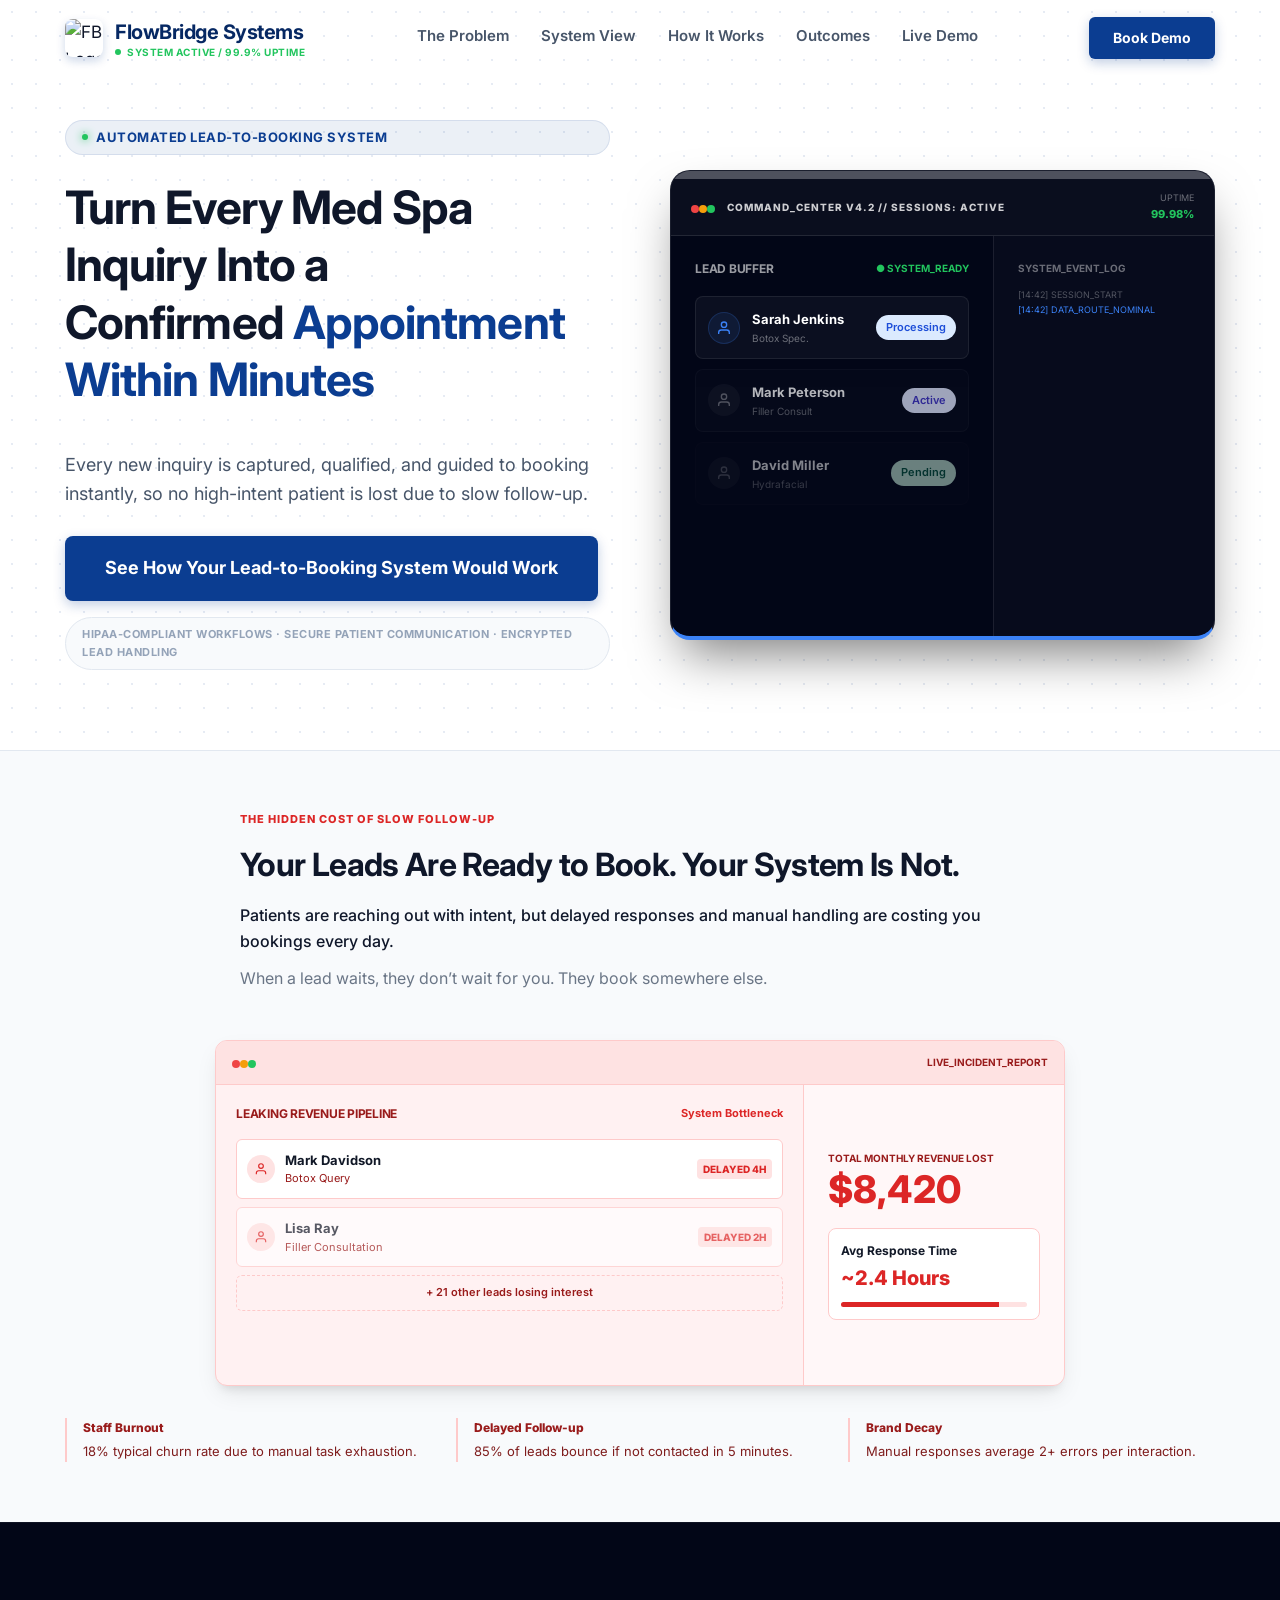
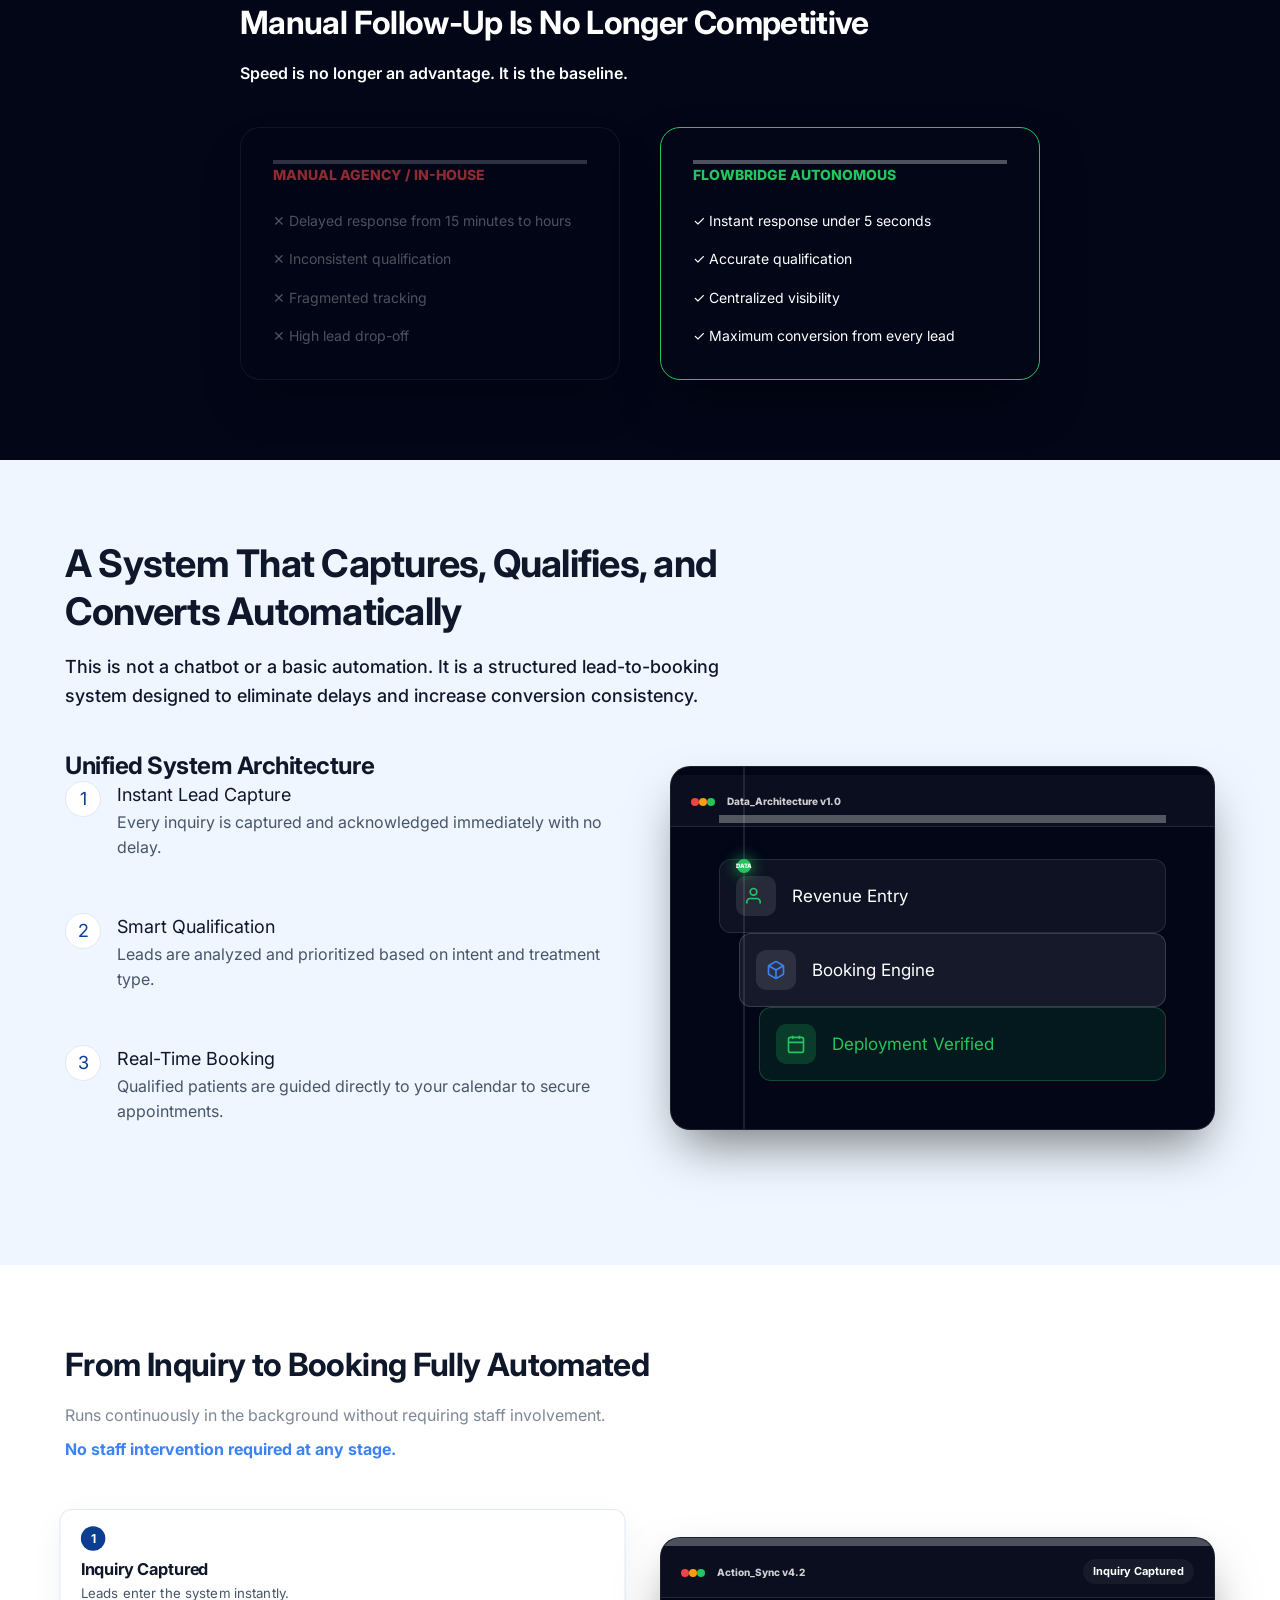
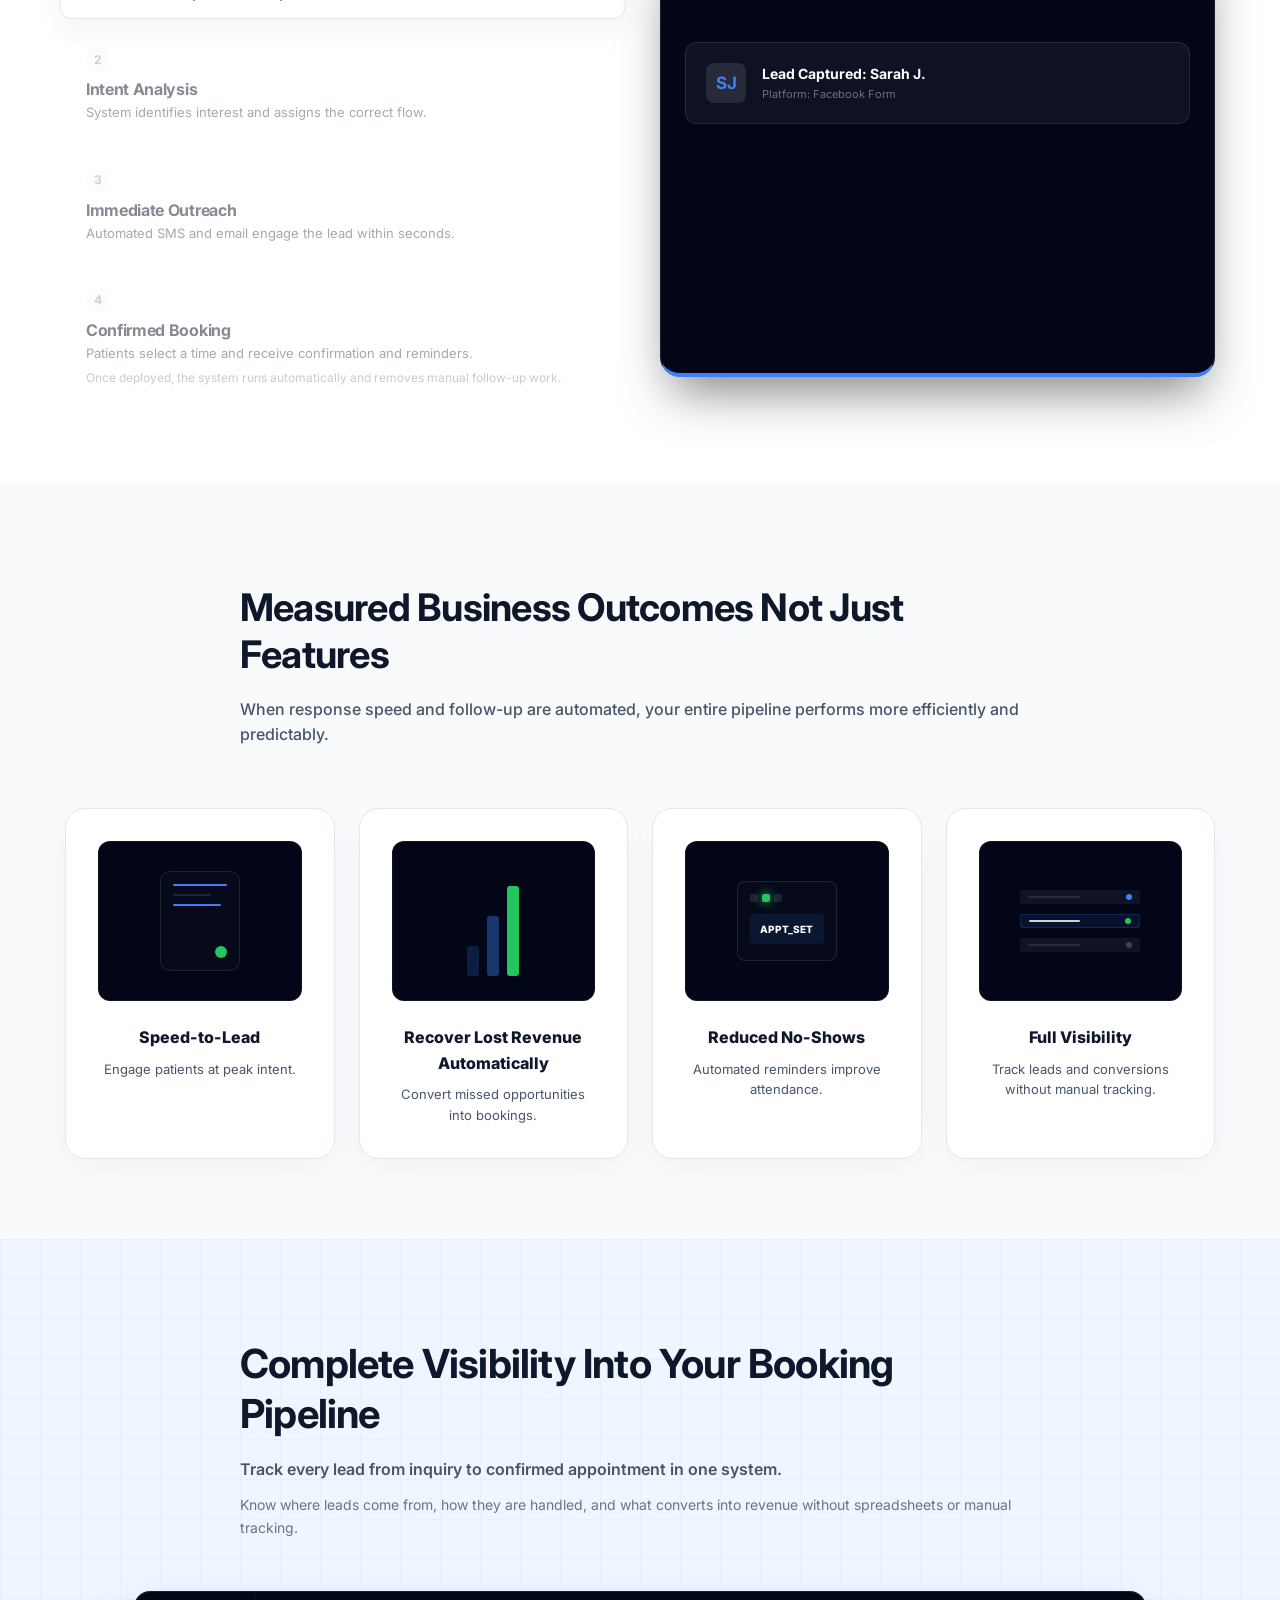
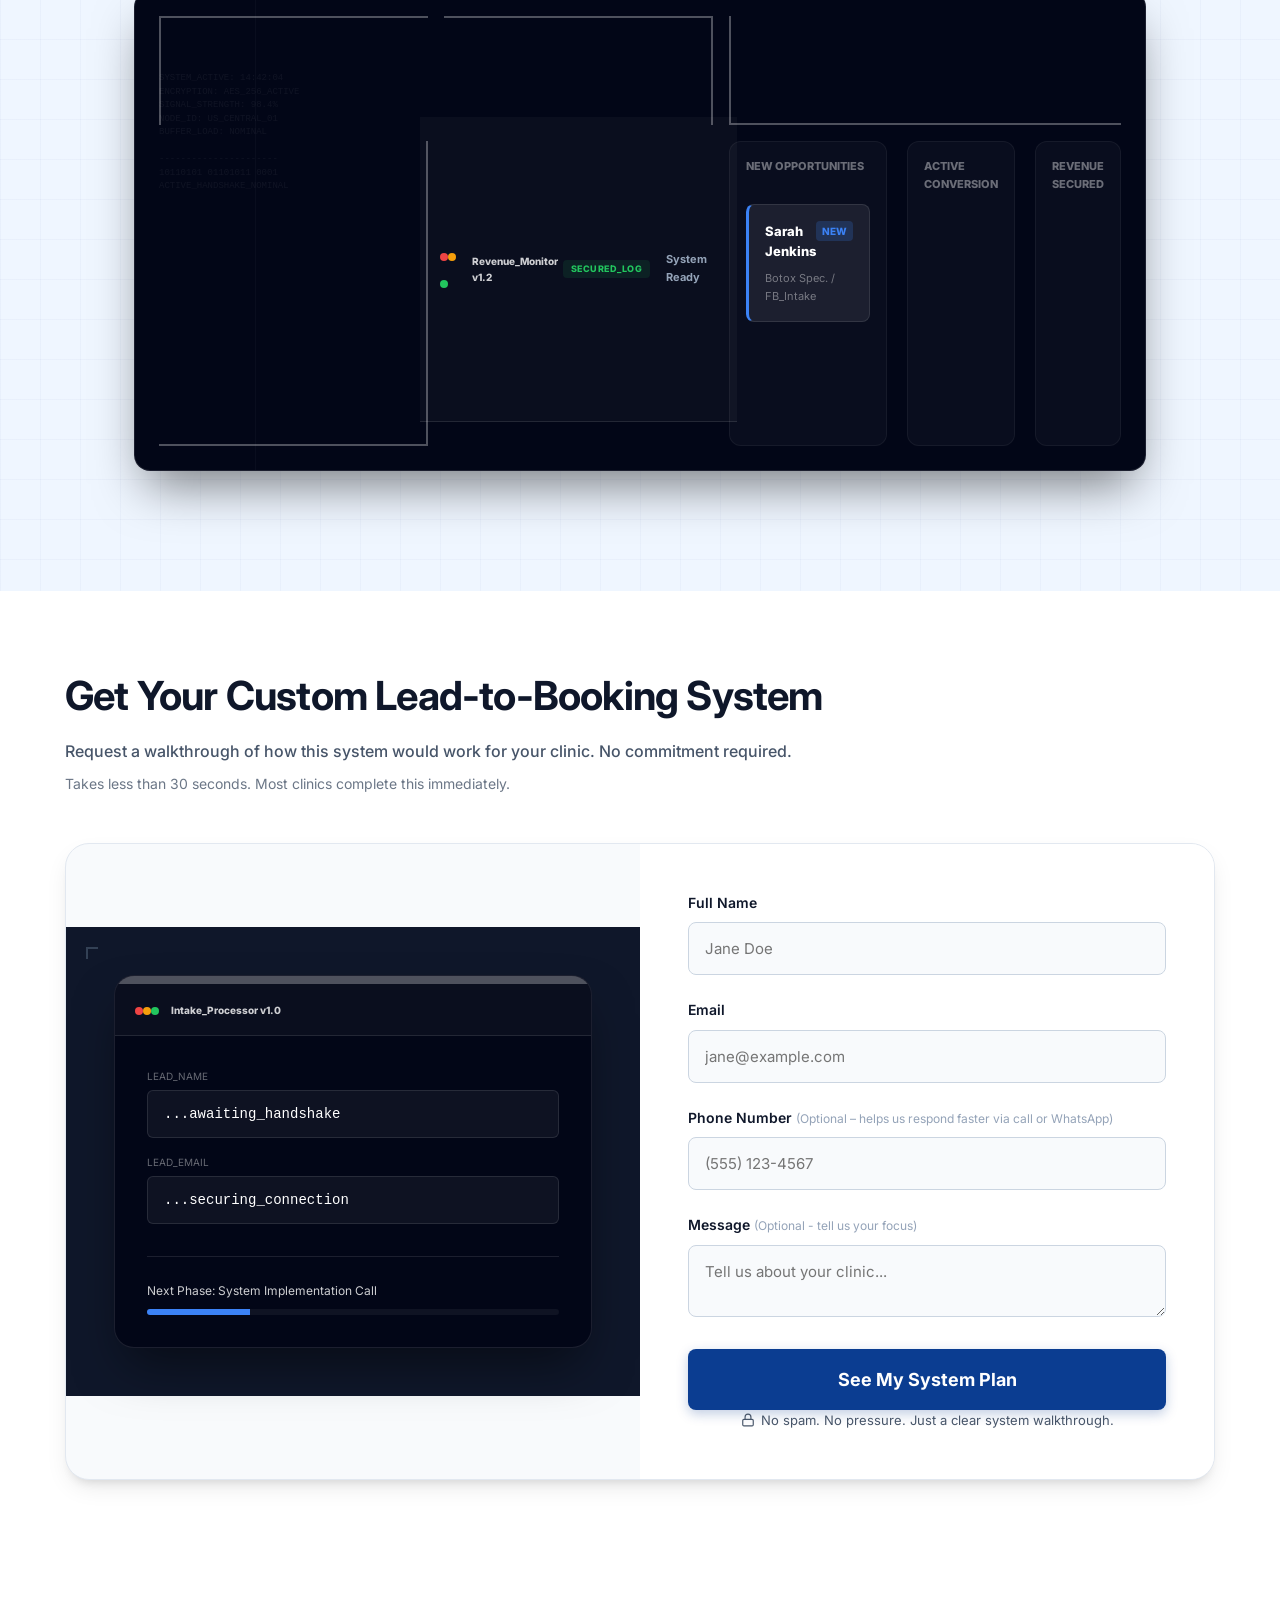
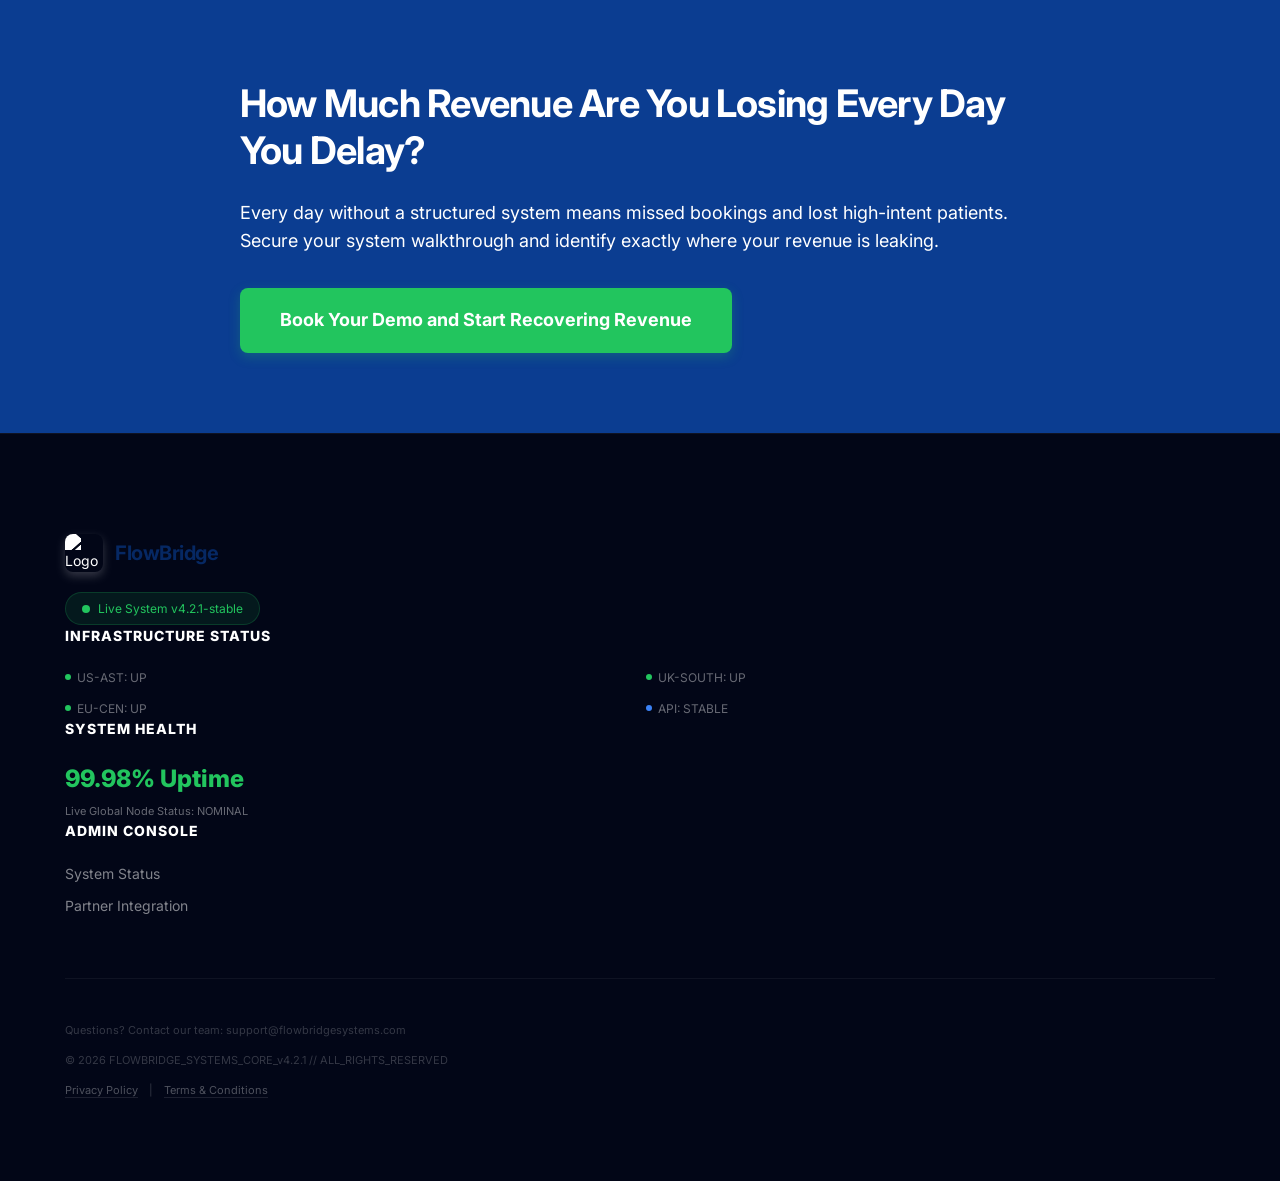
==== index.html @ f4bfd731 "Landing page - Med Spa Lead to Booking System Includes full landing page structure, styles, scripts," ====
<!DOCTYPE html>
<html lang="en">

<head>
    <meta charset="UTF-8">
    <meta name="viewport" content="width=device-width, initial-scale=1.0">
    <title>FlowBridge Systems - Automated Lead-to-Booking System</title>
    <link rel="icon" type="image/png" href="assets/favicon.png">
    <link rel="preconnect" href="https://fonts.googleapis.com">
    <link rel="preconnect" href="https://fonts.gstatic.com" crossorigin>
    <link href="https://fonts.googleapis.com/css2?family=Inter:wght@400;500;600;700;800&display=swap" rel="stylesheet">
    <link rel="stylesheet" href="styles.css">
</head>

<body id="top">

    <!-- Sticky Header (Elite Hub Bar) -->
    <header class="site-header" id="main-header">
        <div class="container header-container">
            <a href="#top" class="header-brand">
                <img src="assets/logo.png" class="brand-logo" alt="FB Logo">
                <div style="display: flex; flex-direction: column;">
                    <span class="brand-name">FlowBridge Systems</span>
                    <div style="display: flex; align-items: center; gap: 6px; font-size: 10px; font-weight: 700; color: var(--cta-green); margin-top: -4px; letter-spacing: 0.5px;">
                        <span class="pulse-dot" style="width: 6px; height: 6px; background: var(--cta-green);"></span> SYSTEM ACTIVE / 99.9% UPTIME
                    </div>
                </div>
            </a>
            
            <nav class="header-nav">
                <a href="#problem" class="nav-link">The Problem</a>
                <a href="#solution" class="nav-link">System View</a>
                <a href="#workflow" class="nav-link">How It Works</a>
                <a href="#results" class="nav-link">Outcomes</a>
                <a href="#demo-form" class="nav-link">Live Demo</a>
            </nav>
            
            <div class="header-action">
                <a href="#demo-form" class="btn btn-primary" style="padding: 10px 24px; font-size: 14px; border-radius: 6px;">Book Demo</a>
            </div>
        </div>
    </header>

    <!-- SECTION 1 - HERO SYSTEM SIMULATION -->
    <section id="demo" class="section pt-header bg-white"
        style="position: relative; overflow: hidden; padding-bottom: 80px;">
        <!-- Dotted Grid and Glow -->
        <div class="hero-bg-grid bg-dots"></div>

        <div class="container grid-2 fade-in" style="position: relative; z-index: 1;">

            <div class="hero-content" style="display:flex; flex-direction:column; justify-content:center;">
                <div class="hero-capsule mb-3">
                    <span class="pulse-dot"
                        style="width: 6px; height: 6px; background: var(--cta-green); border-radius: 50%; display: inline-block; margin-right: 8px; box-shadow: 0 0 8px var(--cta-green);"></span>
                    AUTOMATED LEAD-TO-BOOKING SYSTEM
                </div>
                <h1 class="text-superdark">Turn Every Med Spa Inquiry Into a<br>Confirmed <span class="text-primary glow-text">Appointment Within Minutes</span></h1>
                
                <!-- Inner Spacing Standard (Heading -> Subtext: 16-20px) -->
                <p class="subtitle text-light" style="font-size: 18px; margin-top: 18px; margin-bottom: 28px;">Every new inquiry is captured, qualified, and guided to booking instantly, so no high-intent patient is lost due to slow follow-up.</p>
                <div class="cta-wrapper mb-5">
                    <a href="#demo-form" class="btn btn-primary btn-large shadow-lg">See How Your Lead-to-Booking System Would Work</a>
                </div>

                <div class="pill-grid" style="display:flex; flex-wrap:wrap; gap:16px; margin-top:16px;">
                    <div style="display:inline-flex; align-items:center; gap:8px; background:var(--bg-light-gray); padding:8px 16px; border-radius:100px; font-size:11px; font-weight:700; color:var(--text-muted); border:1px solid var(--border-color); text-transform: uppercase; letter-spacing: 0.5px;">
                        HIPAA-compliant workflows · Secure patient communication · Encrypted lead handling</div>
                </div>
            </div>            <div class="hero-visual fade-in delay-1" style="position: relative; margin-top:20px;">
                <!-- Restored 3-Lead Command Center Console -->
                <div class="sys-ui-window" id="heroCommandCenter" style="border-bottom: 4px solid var(--secondary-blue);">
                    <div class="corner-tl"></div><div class="corner-tr"></div><div class="corner-bl"></div><div class="corner-br"></div>
                    
                    <div class="sys-hub-bar">
                        <div style="display:flex; align-items:center; gap:12px;">
                            <div class="dash-dots"><span></span><span></span><span></span></div>
                            <span style="font-size: 10px; font-weight: 800; color: white; letter-spacing: 1px; text-transform: uppercase; opacity: 0.8;">Command_Center v4.2 // Sessions: ACTIVE</span>
                        </div>
                        <div style="display:flex; align-items:center; gap:20px;">
                            <div style="text-align:right;">
                                <div style="font-size: 9px; color: rgba(255,255,255,0.4);">UPTIME</div>
                                <div style="font-size: 11px; color: var(--cta-green); font-weight: 800;">99.98%</div>
                            </div>
                        </div>
                    </div>

                    <div style="display: grid; grid-template-columns: 1fr 220px; min-height: 400px;">
                        <!-- Left Content: Live Feed Table -->
                        <div style="padding: 24px; border-right: 1px solid var(--sys-border);">
                            <div style="display:flex; justify-content:space-between; align-items:center; margin-bottom: 20px;">
                                <h4 style="font-size: 12px; color: rgba(255,255,255,0.6); text-transform: uppercase;">Lead Buffer</h4>
                                <div style="font-size: 10px; color: var(--cta-green); font-weight:700;">● SYSTEM_READY</div>
                            </div>
                            
                            <div class="command-rows" style="display: flex; flex-direction: column; gap: 10px;">
                                <!-- Row 1 -->
                                <div class="c-row" id="heroRow1" style="background: rgba(255,255,255,0.04); border: 1px solid rgba(255,255,255,0.08); border-radius: 8px; padding: 12px; display: flex; justify-content: space-between; align-items: center; transition: all 0.3s ease;">
                                    <div style="display:flex; align-items:center; gap:12px;">
                                        <div style="width: 32px; height: 32px; background: rgba(59, 130, 246, 0.1); border-radius: 50%; display: flex; align-items: center; justify-content: center; color: var(--secondary-blue); border: 1px solid rgba(59, 130, 246, 0.2);"><svg width="16" height="16" viewBox="0 0 24 24" fill="none" stroke="currentColor" stroke-width="2"><path d="M20 21v-2a4 4 0 0 0-4-4H8a4 4 0 0 0-4 4v2"></path><circle cx="12" cy="7" r="4"></circle></svg></div>
                                        <div><div style="font-size: 13px; font-weight: 700; color: white;">Sarah Jenkins</div><div style="font-size: 10px; color: rgba(255,255,255,0.4);">Botox Spec.</div></div>
                                    </div>
                                    <div class="table-badge badge-new" id="heroStatus1">Processing</div>
                                </div>
                                <!-- Row 2 -->
                                <div class="c-row" id="heroRow2" style="background: rgba(255,255,255,0.02); border: 1px solid rgba(255,255,255,0.04); border-radius: 8px; padding: 12px; display: flex; justify-content: space-between; align-items: center; opacity: 0.7;">
                                    <div style="display:flex; align-items:center; gap:12px;">
                                        <div style="width: 32px; height: 32px; background: rgba(255,255,255,0.05); border-radius: 50%; display: flex; align-items: center; justify-content: center; color: rgba(255,255,255,0.4);"><svg width="16" height="16" viewBox="0 0 24 24" fill="none" stroke="currentColor" stroke-width="2"><path d="M20 21v-2a4 4 0 0 0-4-4H8a4 4 0 0 0-4 4v2"></path><circle cx="12" cy="7" r="4"></circle></svg></div>
                                        <div><div style="font-size: 13px; font-weight: 700; color: white;">Mark Peterson</div><div style="font-size: 10px; color: rgba(255,255,255,0.4);">Filler Consult</div></div>
                                    </div>
                                    <div class="table-badge badge-contacted" id="heroStatus2">Active</div>
                                </div>
                                <!-- Row 3 -->
                                <div class="c-row" id="heroRow3" style="background: rgba(255,255,255,0.01); border: 1px solid rgba(255,255,255,0.02); border-radius: 8px; padding: 12px; display: flex; justify-content: space-between; align-items: center; opacity: 0.5;">
                                    <div style="display:flex; align-items:center; gap:12px;">
                                        <div style="width: 32px; height: 32px; background: rgba(255,255,255,0.05); border-radius: 50%; display: flex; align-items: center; justify-content: center; color: rgba(255,255,255,0.3);"><svg width="16" height="16" viewBox="0 0 24 24" fill="none" stroke="currentColor" stroke-width="2"><path d="M20 21v-2a4 4 0 0 0-4-4H8a4 4 0 0 0-4 4v2"></path><circle cx="12" cy="7" r="4"></circle></svg></div>
                                        <div><div style="font-size: 13px; font-weight: 700; color: white;">David Miller</div><div style="font-size: 10px; color: rgba(255,255,255,0.4);">Hydrafacial</div></div>
                                    </div>
                                    <div class="table-badge badge-booked" id="heroStatus3">Pending</div>
                                </div>
                            </div>
                        </div>

                        <!-- Right Content: System Log -->
                        <div style="padding: 24px; background: rgba(255,255,255,0.02); display: flex; flex-direction: column;">
                            <div style="font-size: 10px; font-weight: 700; color: rgba(255,255,255,0.4); text-transform: uppercase; margin-bottom: 12px;">System_Event_Log</div>
                            <div id="sysLog" style="flex: 1; font-family: monospace; font-size: 9px; color: rgba(255,255,255,0.3); line-height: 1.6; overflow: hidden;">
                                <div>[14:42] SESSION_START</div>
                                <div style="color:var(--secondary-blue)">[14:42] DATA_ROUTE_NOMINAL</div>
                            </div>
                        </div>
                    </div>
                </div>
            </div>

        </div>
    </section>

    <!-- SECTION 2 - THE PROBLEM (FAILURE DASHBOARD) -->
    <section class="section bg-light-gray" id="problem" style="border-top: 1px solid var(--border-color); padding: 60px 0;">
        <div class="container fade-in">
            <div class="text-center container-narrow">
                <div style="color: #DC2626; font-size: 11px; font-weight: 800; letter-spacing: 1px; margin-bottom: 16px; text-transform: uppercase;">THE HIDDEN COST OF SLOW FOLLOW-UP</div>
                <h2 style="font-size: 32px; margin-bottom: 18px;">Your Leads Are Ready to Book. Your System Is Not.</h2>
                <p style="font-size: 16px; margin-bottom: 12px; color: var(--text-dark); font-weight: 500;">Patients are reaching out with intent, but delayed responses and manual handling are costing you bookings every day.</p>
                <p style="font-size: 16px; margin-bottom: 0; opacity: 0.8;">When a lead waits, they don’t wait for you. They book somewhere else.</p>
            </div>
            
            <!-- Failure Dashboard Mockup -->
            <div class="failure-dashboard shadow-lg" style="max-width: 850px; margin: 48px auto 0; background: #FFF1F2; border: 1px solid #FECACA; border-radius: 12px; overflow: hidden; position: relative;">
                <div class="dash-header" style="background: #FEE2E2; border-bottom: 1px solid #FECACA; padding: 8px 16px;">
                    <div class="dash-dots"><span></span><span></span><span></span></div>
                    <span style="font-size: 10px; color: #991B1B; margin-left: auto; font-weight: 700;">LIVE_INCIDENT_REPORT</span>
                </div>
                
                <div style="display: grid; grid-template-columns: 1fr 260px; min-height: 300px;">
                    <!-- Left: Leaking Pipeline -->
                    <div style="padding: 20px; border-right: 1px solid #FECACA;">
                        <div style="display: flex; justify-content: space-between; align-items: center; margin-bottom: 16px;">
                            <h4 style="color: #991B1B; font-size: 12px; text-transform: uppercase;">Leaking Revenue Pipeline</h4>
                            <div style="font-size: 11px; color: #DC2626; font-weight: 700; animation: pulseRed 2s infinite;">System Bottleneck</div>
                        </div>
                        
                        <div class="problem-rows-container">
                            <div class="p-row" style="background: white; border-radius: 6px; padding: 10px; margin-bottom: 8px; border: 1px solid #FECACA; display: flex; align-items: center; justify-content: space-between;">
                                <div style="display: flex; align-items: center; gap: 10px;">
                                    <div style="width: 28px; height: 28px; background: #FEE2E2; border-radius: 50%; display: flex; align-items: center; justify-content: center; color: #DC2626;"><svg width="14" height="14" viewBox="0 0 24 24" fill="none" stroke="currentColor" stroke-width="2"><path d="M20 21v-2a4 4 0 0 0-4-4H8a4 4 0 0 0-4 4v2"></path><circle cx="12" cy="7" r="4"></circle></svg></div>
                                    <div>
                                        <div style="font-size: 13px; font-weight: 700; color: #111827;">Mark Davidson</div>
                                        <div style="font-size: 11px; color: #991B1B;">Botox Query</div>
                                    </div>
                                </div>
                                <div style="text-align: right;">
                                    <div style="font-size: 10px; font-weight: 800; color: #DC2626; background: #FEE2E2; padding: 2px 6px; border-radius: 4px;">DELAYED 4H</div>
                                </div>
                            </div>
                            
                            <div class="p-row" style="background: white; border-radius: 6px; padding: 10px; margin-bottom: 8px; border: 1px solid #FECACA; display: flex; align-items: center; justify-content: space-between; opacity: 0.7;">
                                <div style="display: flex; align-items: center; gap: 10px;">
                                    <div style="width: 28px; height: 28px; background: #FEE2E2; border-radius: 50%; display: flex; align-items: center; justify-content: center; color: #DC2626;"><svg width="14" height="14" viewBox="0 0 24 24" fill="none" stroke="currentColor" stroke-width="2"><path d="M20 21v-2a4 4 0 0 0-4-4H8a4 4 0 0 0-4 4v2"></path><circle cx="12" cy="7" r="4"></circle></svg></div>
                                    <div>
                                        <div style="font-size: 13px; font-weight: 700; color: #111827;">Lisa Ray</div>
                                        <div style="font-size: 11px; color: #991B1B;">Filler Consultation</div>
                                    </div>
                                </div>
                                <div style="text-align: right;">
                                    <div style="font-size: 10px; font-weight: 800; color: #DC2626; background: #FEE2E2; padding: 2px 6px; border-radius: 4px;">DELAYED 2H</div>
                                </div>
                            </div>

                            <div style="text-align: center; color: #991B1B; font-size: 11px; font-weight: 600; padding: 8px; border: 1px dashed #FECACA; border-radius: 6px;">
                                + 21 other leads losing interest
                            </div>
                        </div>
                    </div>
                    
                    <!-- Right: Stats & Leaks -->
                    <div style="padding: 24px; background: rgba(255, 255, 255, 0.4); display: flex; flex-direction: column; justify-content: center; gap: 20px;">
                        <div>
                            <div style="font-size: 10px; font-weight: 700; color: #991B1B; text-transform: uppercase; margin-bottom: 4px;">Total Monthly Revenue Lost</div>
                            <div id="leakCounter" style="font-size: 38px; font-weight: 800; color: #DC2626; line-height: 1;">$8,420</div>
                        </div>
                        <div style="background: white; padding: 12px; border-radius: 8px; border: 1px solid #FECACA;">
                            <div style="font-size: 12px; font-weight: 700; color: #111827; margin-bottom: 2px;">Avg Response Time</div>
                            <div style="font-size: 20px; font-weight: 800; color: #DC2626;">~2.4 Hours</div>
                            <div style="width: 100%; height: 5px; background: #FEE2E2; border-radius: 100px; margin-top: 8px; overflow: hidden;">
                                <div style="width: 85%; height: 100%; background: #DC2626;"></div>
                            </div>
                        </div>
                    </div>
                </div>
            </div>

            <!-- Operational Toll Indicators -->
            <div class="row mt-4" style="display: grid; grid-template-columns: repeat(3, 1fr); gap: 24px; margin-top: 32px;">
                <div style="border-left: 2px solid #FECACA; padding-left: 16px;">
                    <div style="font-weight: 800; font-size: 12px; color: #991B1B; margin-bottom: 4px;">Staff Burnout</div>
                    <p style="font-size: 13px; color: #7F1D1D; margin: 0;">18% typical churn rate due to manual task exhaustion.</p>
                </div>
                <div style="border-left: 2px solid #FECACA; padding-left: 16px;">
                    <div style="font-weight: 800; font-size: 12px; color: #991B1B; margin-bottom: 4px;">Delayed Follow-up</div>
                    <p style="font-size: 13px; color: #7F1D1D; margin: 0;">85% of leads bounce if not contacted in 5 minutes.</p>
                </div>
                <div style="border-left: 2px solid #FECACA; padding-left: 16px;">
                    <div style="font-weight: 800; font-size: 12px; color: #991B1B; margin-bottom: 4px;">Brand Decay</div>
                    <p style="font-size: 13px; color: #7F1D1D; margin: 0;">Manual responses average 2+ errors per interaction.</p>
                </div>
            </div>
        </div>
    </section>

    <!-- RESTORATION PROTOCOL Layer 3: The New Standard (The Shift) -->
    <section class="section bg-superdark text-white" style="border-top: 1px solid rgba(255,255,255,0.05);">
        <div class="container container-narrow fade-in">
            <div class="text-center" style="margin-bottom: 40px;">
                <h2 style="font-size: 32px; margin-bottom: 18px; color: white;">Manual Follow-Up Is No Longer Competitive</h2>
                <p style="color: rgba(255,255,255,0.7); font-weight: 600;">Speed is no longer an advantage. It is the baseline.</p>
            </div>
            
            <div class="comparison-grid" style="display: grid; grid-template-columns: 1fr 1fr; gap: 40px;">
                <div class="sys-ui-window" style="padding: 32px; opacity: 0.6; border-color: rgba(255,255,255,0.1);">
                    <div class="corner-tl"></div><div class="corner-tr"></div>
                    <div style="font-weight: 800; font-size: 14px; color: #EF4444; margin-bottom: 24px; text-transform: uppercase;">Manual Agency / In-House</div>
                    <ul style="list-style:none; padding:0; display:flex; flex-direction:column; gap:16px; font-size: 14px; color: rgba(255,255,255,0.5);">
                        <li>✕ Delayed response from 15 minutes to hours</li>
                        <li>✕ Inconsistent qualification</li>
                        <li>✕ Fragmented tracking</li>
                        <li>✕ High lead drop-off</li>
                    </ul>
                </div>
                <div class="sys-ui-window" style="padding: 32px; border-color: var(--cta-green);">
                    <div class="corner-tl"></div><div class="corner-tr"></div>
                    <div style="font-weight: 800; font-size: 14px; color: var(--cta-green); margin-bottom: 24px; text-transform: uppercase;">FlowBridge Autonomous</div>
                    <ul style="list-style:none; padding:0; display:flex; flex-direction:column; gap:16px; font-size: 14px; color: white;">
                        <li>✓ Instant response under 5 seconds</li>
                        <li>✓ Accurate qualification</li>
                        <li>✓ Centralized visibility</li>
                        <li>✓ Maximum conversion from every lead</li>
                    </ul>
                </div>
            </div>
        </div>
    </section>

    <!-- SECTION 3 - SOLUTION (FLOW ARCHITECTURE) -->
    <section class="section bg-soft-blue" id="solution" style="position:relative; z-index:2; padding-bottom: 120px;">
        <div class="container fade-in">
            <div class="text-left" style="max-width: 700px; margin-bottom: 40px;">
                <h2 style="font-size: 38px; margin-bottom: 18px;">A System That Captures, Qualifies, and Converts Automatically</h2>
                <p style="font-size: 18px; line-height: 1.6; color: var(--text-dark); font-weight: 500;">This is not a chatbot or a basic automation. It is a structured lead-to-booking system designed to eliminate delays and increase conversion consistency.</p>
            </div>
            
            <div class="grid-2">
                <div>
                    <h3 class="mb-4">Unified System Architecture</h3>
                    <ul style="list-style:none; padding:0;">
                        <li style="margin-bottom: 32px; display:flex; gap:16px;">
                            <div class="text-primary font-bold" style="background:white; width:36px; height:36px; border-radius:50%; display:flex; align-items:center; justify-content:center; flex-shrink:0; font-size: 18px; border: 1px solid var(--border-color);">1</div>
                            <div>
                                <div class="font-bold text-dark mb-1" style="font-size: 18px;">Instant Lead Capture</div>
                                <p class="text-sm m-0">Every inquiry is captured and acknowledged immediately with no delay.</p>
                            </div>
                        </li>
                        <li style="margin-bottom: 32px; display:flex; gap:16px;">
                            <div class="text-primary font-bold" style="background:white; width:36px; height:36px; border-radius:50%; display:flex; align-items:center; justify-content:center; flex-shrink:0; font-size: 18px; border: 1px solid var(--border-color);">2</div>
                            <div>
                                <div class="font-bold text-dark mb-1" style="font-size: 18px;">Smart Qualification</div>
                                <p class="text-sm m-0">Leads are analyzed and prioritized based on intent and treatment type.</p>
                            </div>
                        </li>
                        <li style="display:flex; gap:16px;">
                            <div class="text-primary font-bold" style="background:white; width:36px; height:36px; border-radius:50%; display:flex; align-items:center; justify-content:center; flex-shrink:0; font-size: 18px; border: 1px solid var(--border-color);">3</div>
                            <div>
                                <div class="font-bold text-dark mb-1" style="font-size: 18px;">Real-Time Booking</div>
                                <p class="text-sm m-0">Qualified patients are guided directly to your calendar to secure appointments.</p>
                            </div>
                        </li>
                    </ul>
                </div>
                
                <div class="sys-ui-window shadow-lg" style="padding: 48px;">
                    <div class="corner-tl"></div><div class="corner-tr"></div><div class="corner-bl"></div><div class="corner-br"></div>
                    
                    <div class="sys-hub-bar" style="margin: -48px -48px 32px -48px;">
                         <div style="display:flex; align-items:center; gap:12px;">
                            <div class="dash-dots"><span></span><span></span><span></span></div>
                            <span style="font-size: 10px; font-weight: 800; color: white; opacity: 0.8;">Data_Architecture v1.0</span>
                        </div>
                    </div>
                    
                    <div class="sys-line" style="background: rgba(255,255,255,0.1); left: 72px;"></div>
                    <div class="sys-line-track" id="diagramLine" style="background: var(--cta-green); left: 72px;"></div>

                    <!-- Flowing Data Packets -->
                    <div id="dataPacket" style="position: absolute; left: 66px; width: 14px; height: 14px; background: var(--cta-green); border-radius: 50%; box-shadow: 0 0 15px var(--cta-green); z-index: 10; display: flex; align-items: center; justify-content: center; font-size: 6px; font-weight: 800; color: white;">DATA</div>
                    
                    <div class="sys-node" style="background: rgba(255,255,255,0.05); border: 1px solid rgba(255,255,255,0.1); width: 100%;">
                        <div class="sys-icon" style="background: rgba(255,255,255,0.1); color: var(--cta-green);"><svg width="20" height="20" viewBox="0 0 24 24" fill="none" stroke="currentColor" stroke-width="2"><path d="M17 21v-2a4 4 0 0 0-4-4H5a4 4 0 0 0-4 4v2"></path><circle cx="9" cy="7" r="4"></circle></svg></div>
                        <div class="font-bold text-white">Revenue Entry</div>
                    </div>
                    <div class="sys-node" style="margin-left: 20px; background: rgba(255,255,255,0.08); border: 1px solid rgba(255,255,255,0.15); width: calc(100% - 20px);">
                        <div class="sys-icon" style="background: rgba(255,255,255,0.1); color: var(--secondary-blue);"><svg width="20" height="20" viewBox="0 0 24 24" fill="none" stroke="currentColor" stroke-width="2"><path d="M21 16V8a2 2 0 0 0-1-1.73l-7-4a2 2 0 0 0-2 0l-7 4A2 2 0 0 0 3 8v8a2 2 0 0 0 1 1.73l7 4a2 2 0 0 0 2 0l7-4A2 2 0 0 0 21 16z"></path><polyline points="3.27 6.96 12 12.01 20.73 6.96"></polyline><line x1="12" y1="22.08" x2="12" y2="12"></line></svg></div>
                        <div class="font-bold text-white">Booking Engine</div>
                    </div>
                    <div class="sys-node" style="margin-left: 40px; background: rgba(34, 197, 94, 0.1); border: 1px solid rgba(34, 197, 94, 0.3); width: calc(100% - 40px);">
                        <div class="sys-icon" style="background: rgba(34, 197, 94, 0.2); color: var(--cta-green);"><svg width="20" height="20" viewBox="0 0 24 24" fill="none" stroke="currentColor" stroke-width="2"><rect x="3" y="4" width="18" height="18" rx="2" ry="2"></rect><line x1="16" y1="2" x2="16" y2="6"></line><line x1="8" y1="2" x2="8" y2="6"></line><line x1="3" y1="10" x2="21" y2="10"></line></svg></div>
                        <div class="font-bold text-green">Deployment Verified</div>
                    </div>
                </div>
            </div>
        </div>
    </section>

    <!-- SECTION 4 - HOW IT WORKS (SYNC SCROLL) -->
    <section class="section bg-white" id="workflow">
        <div class="container pb-2 fade-in">
            <div class="text-left" style="margin-bottom: 48px;">
                <h2 style="margin-bottom: 18px;">From Inquiry to Booking Fully Automated</h2>
                <p style="margin-bottom: 8px; opacity:0.7;">Runs continuously in the background without requiring staff involvement.</p>
                <p style="font-weight:700; color: var(--secondary-blue);">No staff intervention required at any stage.</p>
            </div>

            <div class="how-it-works-grid">
                <!-- Left: Scroll Steps -->
                <div class="steps-container">
                    <div class="step-item active" data-step="1">
                        <div class="step-num">1</div>
                        <h3>Inquiry Captured</h3>
                        <p>Leads enter the system instantly.</p>
                    </div>
                    <div class="step-item" data-step="2">
                        <div class="step-num">2</div>
                        <h3>Intent Analysis</h3>
                        <p>System identifies interest and assigns the correct flow.</p>
                    </div>
                    <div class="step-item" data-step="3">
                        <div class="step-num">3</div>
                        <h3>Immediate Outreach</h3>
                        <p>Automated SMS and email engage the lead within seconds.</p>
                    </div>
                    <div class="step-item" data-step="4">
                        <div class="step-num">4</div>
                        <h3>Confirmed Booking</h3>
                        <p>Patients select a time and receive confirmation and reminders.</p>
                        <p style="font-size:12px; opacity:0.6; margin-top:8px;">Once deployed, the system runs automatically and removes manual follow-up work.</p>
                    </div>
                </div>

                <!-- Right: Logic Processor Viewport -->
                <div class="sys-ui-window shadow-lg" style="flex: 1; min-height: 440px; border-bottom: 4px solid var(--secondary-blue);">
                    <div class="corner-tl"></div><div class="corner-tr"></div><div class="corner-bl"></div><div class="corner-br"></div>
                    
                    <div class="sys-hub-bar">
                         <div style="display:flex; align-items:center; gap:12px;">
                            <div class="dash-dots"><span></span><span></span><span></span></div>
                            <span style="font-size: 10px; font-weight: 800; color: white; opacity: 0.8;">Action_Sync v4.2</span>
                        </div>
                        <div id="systemStatusBadge" style="font-size: 11px; font-weight: 700; padding: 4px 10px; border-radius: 100px; background: rgba(255,255,255,0.05); color: white;">Processing...</div>
                    </div>

                    <div style="padding: 24px;">
                        <div class="timeline-container" style="position: relative; min-height: 300px;">
                            <!-- Step 1 -->
                            <div class="sys-event visible" id="sys-event-1">
                                <div style="background: rgba(255,255,255,0.05); padding: 20px; border-radius: 12px; border: 1px solid rgba(255,255,255,0.1); display: flex; align-items: center; gap: 16px;">
                                    <div style="width: 40px; height: 40px; background: rgba(255,255,255,0.1); border-radius: 8px; display: flex; align-items: center; justify-content: center; color: var(--secondary-blue); font-weight: 700;">SJ</div>
                                    <div>
                                        <div style="font-size: 14px; font-weight: 700; color: white;">Lead Captured: Sarah J.</div>
                                        <div style="font-size: 11px; color: rgba(255,255,255,0.4);">Platform: Facebook Form</div>
                                    </div>
                                </div>
                            </div>
                            <!-- Step 2 -->
                            <div class="sys-event" id="sys-event-2">
                                <div style="background: rgba(59, 130, 246, 0.1); padding: 20px; border-radius: 12px; border: 1px solid rgba(59, 130, 246, 0.2); display: flex; align-items: center; gap: 16px;">
                                    <div style="width: 40px; height: 40px; background: rgba(59, 130, 246, 0.2); border-radius: 8px; display: flex; align-items: center; justify-content: center; color: white;"><svg width="20" height="20" viewBox="0 0 24 24" fill="none" stroke="currentColor" stroke-width="2"><path d="M21 16V8a2 2 0 0 0-1-1.73l-7-4a2 2 0 0 0-2 0l-7 4A2 2 0 0 0 3 8v8a2 2 0 0 0 1 1.73l7 4a2 2 0 0 0 2 0l7-4A2 2 0 0 0 21 16z"></path></svg></div>
                                    <div>
                                        <div style="font-size: 14px; font-weight: 700; color: white;">Intent Analysis Complete</div>
                                        <div style="font-size: 11px; color: rgba(255,255,255,0.6);">Tagged: "Botox Special"</div>
                                    </div>
                                </div>
                            </div>
                            <!-- Step 3 -->
                            <div class="sys-event" id="sys-event-3">
                                <div style="background: rgba(139, 92, 246, 0.1); padding: 20px; border-radius: 12px; border: 1px solid rgba(139, 92, 246, 0.2); display: flex; align-items: center; gap: 16px;">
                                    <div style="width: 40px; height: 40px; background: rgba(139, 92, 246, 0.2); border-radius: 8px; display: flex; align-items: center; justify-content: center; color: white;"><svg width="20" height="20" viewBox="0 0 24 24" fill="none" stroke="currentColor" stroke-width="2"><path d="M21 11.5a8.38 8.38 0 0 1-.9 3.8 8.5 8.5 0 0 1-7.6 4.7 8.38 8.38 0 0 1-3.8-.9L3 21l1.9-5.7a8.38 8.38 0 0 1-.9-3.8 8.5 8.5 0 0 1 4.7-7.6 8.38 8.38 0 0 1 3.8-.9h.5a8.48 8.48 0 0 1 8 8v.5z"></path></svg></div>
                                    <div>
                                        <div style="font-size: 14px; font-weight: 700; color: white;">Autonomous Outreach</div>
                                        <div style="font-size: 11px; color: rgba(255,255,255,0.6);">Initial SMS Sent</div>
                                    </div>
                                </div>
                            </div>
                            <!-- Step 4 -->
                            <div class="sys-event" id="sys-event-4">
                                <div style="background: rgba(34, 197, 94, 0.1); padding: 20px; border-radius: 12px; border: 1px solid rgba(34, 197, 94, 0.3); display: flex; align-items: center; gap: 16px;">
                                    <div style="width: 40px; height: 40px; background: rgba(34, 197, 94, 0.2); border-radius: 8px; display: flex; align-items: center; justify-content: center; color: var(--cta-green);"><svg width="20" height="20" viewBox="0 0 24 24" fill="none" stroke="currentColor" stroke-width="2"><path d="M22 11.08V12a10 10 0 1 1-5.93-9.14"></path><polyline points="22 4 12 14.01 9 11.01"></polyline></svg></div>
                                    <div>
                                        <div style="font-size: 14px; font-weight: 700; color: white;">Appointment Verified</div>
                                        <div style="font-size: 11px; color: var(--cta-green);">System Confirmed: 2:00 PM</div>
                                    </div>
                                </div>
                            </div>
                        </div>
                    </div>
                </div>
            </div>
        </div>
    </section>

    <!-- SECTION 5 - SYSTEM OUTCOMES (PERFORMANCE SUITE) -->
    <section class="section bg-light-gray" id="results" style="padding-top: 100px;">
        <div class="container fade-in">
            <div class="text-center container-narrow" style="margin-bottom: 48px;">
                <h2 style="font-size: 38px; margin-bottom: 18px;">Measured Business Outcomes Not Just Features</h2>
                <p style="font-size: 16px; color: var(--text-light); font-weight: 500;">When response speed and follow-up are automated, your entire pipeline performs more efficiently and predictably.</p>
            </div>
            
            <div class="outcomes-grid" style="display: grid; grid-template-columns: repeat(4, 1fr); gap: 24px; margin-top: 60px;">
                
                <!-- Card 1 -->
                <div class="outcome-card shadow-soft" id="out-card-1" style="background: white; border-radius: 20px; padding: 32px; border: 1px solid var(--border-color); display: flex; flex-direction: column; align-items: center; text-align: center; transition: all 0.5s var(--cubic-bounce);">
                    <div style="background: var(--sys-dark-bg); width: 100%; height: 160px; border-radius: 12px; margin-bottom: 24px; display: flex; flex-direction: column; align-items: center; justify-content: center; overflow: hidden; position: relative; border: 1px solid rgba(255,255,255,0.05);">
                        <!-- Mini HUD SMS Visual -->
                        <div style="width: 80px; height: 100px; background: rgba(255,255,255,0.02); border-radius: 10px; border: 1px solid rgba(255,255,255,0.1); padding: 12px; position: relative;">
                            <div style="width: 100%; height: 2px; background: var(--secondary-blue); border-radius: 4px; margin-bottom: 8px;"></div>
                            <div style="width: 70%; height: 2px; background: rgba(255,255,255,0.1); border-radius: 4px; margin-bottom: 8px;"></div>
                            <div style="width: 90%; height: 2px; background: var(--secondary-blue); border-radius: 4px;"></div>
                            <div style="position:absolute; bottom:12px; right:12px; width:12px; height:12px; background:var(--cta-green); border-radius:50%; animation: pulseNode 2s infinite;"></div>
                        </div>
                    </div>
                    <div style="font-size: 16px; font-weight: 800; color: var(--text-dark); margin-bottom: 8px;">Speed-to-Lead</div>
                    <p style="font-size: 13px; color: var(--text-light); margin-bottom: 0;">Engage patients at peak intent.</p>
                </div>

                <!-- Card 2 -->
                <div class="outcome-card shadow-soft" id="out-card-2" style="background: white; border-radius: 20px; padding: 32px; border: 1px solid var(--border-color); display: flex; flex-direction: column; align-items: center; text-align: center; transition: all 0.5s var(--cubic-bounce);">
                    <div style="background: var(--sys-dark-bg); width: 100%; height: 160px; border-radius: 12px; margin-bottom: 24px; display: flex; align-items: flex-end; justify-content: center; gap: 8px; padding-bottom: 24px; border: 1px solid rgba(255,255,255,0.05);">
                        <!-- Mini HUD Chart -->
                        <div style="width: 12px; height: 30px; background: rgba(59,130,246,0.2); border-radius: 3px;"></div>
                        <div style="width: 12px; height: 60px; background: rgba(59,130,246,0.4); border-radius: 3px;"></div>
                        <div style="width: 12px; height: 90px; background: var(--cta-green); border-radius: 3px; animation: growBar 3s infinite;"></div>
                    </div>
                    <div style="font-size: 16px; font-weight: 800; color: var(--text-dark); margin-bottom: 8px;">Recover Lost Revenue Automatically</div>
                    <p style="font-size: 13px; color: var(--text-light); margin-bottom: 0;">Convert missed opportunities into bookings.</p>
                </div>

                <!-- Card 3 -->
                <div class="outcome-card shadow-soft" id="out-card-3" style="background: white; border-radius: 20px; padding: 32px; border: 1px solid var(--border-color); display: flex; flex-direction: column; align-items: center; text-align: center; transition: all 0.5s var(--cubic-bounce);">
                    <div style="background: var(--sys-dark-bg); width: 100%; height: 160px; border-radius: 12px; margin-bottom: 24px; display: flex; align-items: center; justify-content: center; border: 1px solid rgba(255,255,255,0.05);">
                        <!-- Mini HUD Calendar -->
                        <div style="width: 100px; height: 80px; background: rgba(255,255,255,0.02); border-radius: 8px; border: 1px solid rgba(255,255,255,0.1); padding: 12px;">
                            <div style="display:flex; gap:4px; margin-bottom:12px;">
                                <div style="width:8px; height:8px; background:rgba(255,255,255,0.1); border-radius:2px;"></div>
                                <div style="width:8px; height:8px; background:var(--cta-green); border-radius:2px; box-shadow:0 0 10px var(--cta-green);"></div>
                                <div style="width:8px; height:8px; background:rgba(255,255,255,0.1); border-radius:2px;"></div>
                            </div>
                            <div style="width:100%; height:30px; background:rgba(59,130,246,0.1); border-radius:4px; display:flex; align-items:center; justify-content:center; color:white; font-size:10px; font-weight:800;">APPT_SET</div>
                        </div>
                    </div>
                    <div style="font-size: 16px; font-weight: 800; color: var(--text-dark); margin-bottom: 8px;">Reduced No-Shows</div>
                    <p style="font-size: 13px; color: var(--text-light); margin-bottom: 0;">Automated reminders improve attendance.</p>
                </div>

                <!-- Card 4 -->
                <div class="outcome-card shadow-soft" id="out-card-4" style="background: white; border-radius: 20px; padding: 32px; border: 1px solid var(--border-color); display: flex; flex-direction: column; align-items: center; text-align: center; transition: all 0.5s var(--cubic-bounce);">
                    <div style="background: var(--sys-dark-bg); width: 100%; height: 160px; border-radius: 12px; margin-bottom: 24px; display: flex; flex-direction: column; align-items: center; justify-content: center; gap: 10px; border: 1px solid rgba(255,255,255,0.05);">
                        <!-- Mini HUD Rows -->
                        <div style="width: 120px; height: 14px; background: rgba(255,255,255,0.05); border-radius: 3px; display:flex; align-items:center; padding:0 8px; justify-content:space-between;">
                            <div style="width:50%; height:2px; background:rgba(255,255,255,0.1); border-radius:2px;"></div>
                            <div style="width:6px; height:6px; background:var(--secondary-blue); border-radius:50%;"></div>
                        </div>
                        <div style="width: 120px; height: 14px; background: rgba(59,130,246,0.1); border-radius: 3px; display:flex; align-items:center; padding:0 8px; justify-content:space-between; border: 1px solid rgba(59,130,246,0.2);">
                            <div style="width:50%; height:2px; background:white; opacity:0.8; border-radius:2px;"></div>
                            <div style="width:6px; height:6px; background:var(--cta-green); border-radius:50%;"></div>
                        </div>
                        <div style="width: 120px; height: 14px; background: rgba(255,255,255,0.05); border-radius: 3px; display:flex; align-items:center; padding:0 8px; justify-content:space-between;">
                            <div style="width:50%; height:2px; background:rgba(255,255,255,0.1); border-radius:2px;"></div>
                            <div style="width:6px; height:6px; background:rgba(255,255,255,0.2); border-radius:50%;"></div>
                        </div>
                    </div>
                    <div style="font-size: 16px; font-weight: 800; color: var(--text-dark); margin-bottom: 8px;">Full Visibility</div>
                    <p style="font-size: 13px; color: var(--text-light); margin-bottom: 0;">Track leads and conversions without manual tracking.</p>
                </div>

            </div>
        </div>
    </section>

    <!-- SECTION 6 - PIPELINE HUB (SYNC DATA FLOW) -->
    <section class="section bg-soft-blue bg-grid-box" style="padding-top: 100px; padding-bottom: 120px;">
        <div class="container fade-in">
            <div class="text-center container-narrow" style="margin-bottom: 52px;">
                <h2 style="font-size: 40px; margin-bottom: 18px;">Complete Visibility Into Your Booking Pipeline</h2>
                <p style="font-size: 16px; margin-bottom: 12px; font-weight: 600;">Track every lead from inquiry to confirmed appointment in one system.</p>
                <p style="font-size: 14px; opacity: 0.8;">Know where leads come from, how they are handled, and what converts into revenue without spreadsheets or manual tracking.</p>
            </div>
            
            <!-- Restored Full CRM Pipeline Dashboard -->
            <div class="sys-ui-window realistic-board" id="crmBoard" style="min-height: 480px; padding: 24px;">
                <div class="corner-tl"></div><div class="corner-tr"></div><div class="corner-bl"></div><div class="corner-br"></div>
                
                <!-- Background Ghost Data for Visual Balance (Option A) -->
                <div style="position:absolute; top:80px; left:24px; opacity:0.05; font-family:monospace; font-size:9px; color:white; pointer-events:none; line-height:1.5; z-index:0;">
                    SYSTEM_ACTIVE: 14:42:04<br>
                    ENCRYPTION: AES_256_ACTIVE<br>
                    SIGNAL_STRENGTH: 98.4%<br>
                    NODE_ID: US_CENTRAL_01<br>
                    BUFFER_LOAD: NOMINAL<br>
                    <br>
                    ----------------------<br>
                    10110101 01101011 0001<br>
                    ACTIVE_HANDSHAKE_NOMINAL
                </div>
                
                <!-- Vertical Anchor Grid Line -->
                <div style="position:absolute; top:0; bottom:0; left:120px; width:1px; background:rgba(255,255,255,0.03); z-index:0; pointer-events:none;"></div>
                
                <div class="sys-hub-bar" style="margin: -24px -24px 24px -24px;">
                     <div style="display:flex; align-items:center; gap:12px;">
                        <div class="dash-dots"><span></span><span></span><span></span></div>
                        <span style="font-size: 10px; font-weight: 800; color: white; opacity: 0.8;">Revenue_Monitor v1.2</span>
                    </div>
                    <div style="display:flex; align-items:center; gap:16px;">
                        <div style="font-size: 9px; font-weight: 800; color: var(--cta-green); background: rgba(34,197,94,0.1); padding: 2px 8px; border-radius: 4px; letter-spacing: 0.5px;">SECURED_LOG</div>
                        <div id="cardStatus" style="font-size: 11px; font-weight: 700; color: #94A3B8;">System Ready</div>
                    </div>
                </div>

                <div style="display: grid; grid-template-columns: repeat(3, 1fr); gap: 20px; flex: 1;">
                    <!-- Column 1 -->
                    <div class="pipeline-column" id="col-new">
                        <div style="font-size: 11px; font-weight: 800; color: rgba(255,255,255,0.4); text-transform: uppercase; margin-bottom: 16px;">New Opportunities</div>
                        <!-- Sarah J. Persona Restored -->
                        <div class="board-card" id="movingCard" style="border-left: 3px solid var(--secondary-blue);">
                            <div style="display:flex; justify-content:space-between; align-items:flex-start; margin-bottom:8px;">
                                <div style="font-weight: 800; color: white;">Sarah Jenkins</div>
                                <div style="background:rgba(59,130,246,0.2); color:var(--secondary-blue); font-size:10px; padding:2px 6px; border-radius:4px; font-weight:800;">NEW</div>
                            </div>
                            <div style="font-size: 11px; color: rgba(255,255,255,0.4);">Botox Spec. / FB_Intake</div>
                        </div>
                    </div>
                    <!-- Column 2 -->
                    <div class="pipeline-column" id="col-contacted">
                        <div style="font-size: 11px; font-weight: 800; color: rgba(255,255,255,0.4); text-transform: uppercase; margin-bottom: 16px;">Active Conversion</div>
                    </div>
                    <!-- Column 3 -->
                    <div class="pipeline-column" id="col-booked">
                        <div style="font-size: 11px; font-weight: 800; color: rgba(255,255,255,0.4); text-transform: uppercase; margin-bottom: 16px;">Revenue Secured</div>
                    </div>
                </div>
            </div>
        </div>
    </section>

    <!-- SECTION 7 - FORM (INTAKE PROCESSOR) -->
    <section class="section bg-white" id="demo-form" style="padding-bottom: 120px;">
        <div class="container fade-in">
            <div class="text-left" style="margin-bottom: 48px;">
                <h2 style="font-size: 40px; margin-bottom: 18px;">Get Your Custom Lead-to-Booking System</h2>
                <p style="margin-bottom: 8px; color: var(--text-light); font-weight: 500;">Request a walkthrough of how this system would work for your clinic. No commitment required.</p>
                <p style="font-size:14px; opacity:0.8;">Takes less than 30 seconds. Most clinics complete this immediately.</p>
            </div>
            <div class="grid-2 bg-light-gray shadow-lg" style="border-radius:24px; overflow:hidden; border:1px solid var(--border-color); gap: 0;">
                
                <!-- Left: Intake Visual -->
                <div class="form-left" style="padding:48px; position:relative; background: #0F172A; display:flex; flex-direction:column; justify-content:center;">
                    <div style="position: absolute; top: 20px; left: 20px; width: 12px; height: 12px; border-top: 2px solid #334155; border-left: 2px solid #334155;"></div>
                    
                    <div class="sys-ui-window shadow-lg" style="flex: 1;">
                    <div class="corner-tl"></div><div class="corner-tr"></div><div class="corner-bl"></div><div class="corner-br"></div>
                    
                    <div class="sys-hub-bar">
                         <div style="display:flex; align-items:center; gap:12px;">
                            <div class="dash-dots"><span></span><span></span><span></span></div>
                            <span style="font-size: 10px; font-weight: 800; color: white; opacity: 0.8;">Intake_Processor v1.0</span>
                        </div>
                    </div>

                    <div style="padding: 32px;">
                        <div style="display: flex; flex-direction: column; gap: 16px;">
                            <div class="hud-line" id="hud-name">
                                <div style="font-size: 10px; color: rgba(255,255,255,0.4); margin-bottom: 6px;">LEAD_NAME</div>
                                <div style="height: 48px; background: rgba(255,255,255,0.05); border-radius: 6px; display: flex; align-items:center; padding: 0 16px; color: white; font-family: monospace; font-size: 14px; border: 1px solid rgba(255,255,255,0.1);">...awaiting_handshake</div>
                            </div>
                            <div class="hud-line" id="hud-email">
                                <div style="font-size: 10px; color: rgba(255,255,255,0.4); margin-bottom: 6px;">LEAD_EMAIL</div>
                                <div style="height: 48px; background: rgba(255,255,255,0.05); border-radius: 6px; display: flex; align-items:center; padding: 0 16px; color: white; font-family: monospace; font-size: 14px; border: 1px solid rgba(255,255,255,0.1);">...securing_connection</div>
                            </div>
                        </div>
                        
                        <div style="margin-top: 32px; padding-top: 24px; border-top: 1px solid rgba(255,255,255,0.1);">
                            <div style="font-size: 12px; color: white; opacity: 0.8; margin-bottom: 8px;">Next Phase: System Implementation Call</div>
                            <div style="width: 100%; height: 6px; background: rgba(255,255,255,0.05); border-radius: 100px; overflow: hidden;">
                                <div id="formProgress" style="width: 25%; height: 100%; background: var(--secondary-blue); transition: width 0.5s ease;"></div>
                            </div>
                        </div>
                    </div>
                </div>
                </div>
                
                <!-- Right: Form -->
                <div class="form-right" style="padding:48px;">
                    <form id="bookingForm" class="structured-form">
                        <div class="form-group">
                            <label class="form-label" for="fullName">Full Name</label>
                            <input type="text" id="fullName" name="fullName" required placeholder="Jane Doe">
                        </div>
                        <div class="form-group">
                            <label class="form-label" for="email">Email</label>
                            <input type="email" id="email" name="email" required placeholder="jane@example.com">
                        </div>
                        <div class="form-group">
                            <label class="form-label" for="phone">Phone Number <span style="font-weight:400; font-size:12px; color:var(--text-muted);">(Optional – helps us respond faster via call or WhatsApp)</span></label>
                            <input type="tel" id="phone" name="phone" placeholder="(555) 123-4567">
                        </div>
                        <div class="form-group" style="margin-bottom: 24px;">
                            <label class="form-label" for="msg">Message <span style="font-weight:400; font-size:12px; color:var(--text-muted);">(Optional - tell us your focus)</span></label>
                            <textarea id="msg" name="msg" rows="2" placeholder="Tell us about your clinic..."></textarea>
                        </div>
                        <button type="submit" class="btn btn-primary btn-massive shadow-lg mt-2" style="width:100%; font-size:18px;">See My System Plan</button>
                        
                        <div class="text-center mt-3" style="font-size: 13px; color: var(--text-light); display:flex; align-items:center; justify-content:center; gap:6px;">
                            <svg width="14" height="14" viewBox="0 0 24 24" fill="none" stroke="currentColor" stroke-width="2"><rect x="3" y="11" width="18" height="11" rx="2" ry="2"></rect><path d="M7 11V7a5 5 0 0 1 10 0v4"></path></svg> No spam. No pressure. Just a clear system walkthrough.
                        </div>
                        <div id="formMessage" class="form-message" style="display:none;"></div>
                    </form>
                </div>
                
            </div>
        </div>
    </section>

    <!-- SECTION 8 - CTA -->
    <section class="section bg-primary text-center" style="padding: 80px 24px;">
        <div class="container container-narrow fade-in">
            <h2 class="text-white" style="font-size:38px; margin-bottom: 24px;">How Much Revenue Are You Losing Every Day You Delay?</h2>
            <p class="text-white opacity-80" style="margin-bottom: 32px; font-size: 18px;">Every day without a structured system means missed bookings and lost high-intent patients. Secure your system walkthrough and identify exactly where your revenue is leaking.</p>
            <a href="#demo-form" class="btn btn-accent btn-large shadow-lg">Book Your Demo and Start Recovering Revenue</a>
        </div>
    </section>

    <!-- SECTION 8 - FOOTER (SaaS HUB UPGRADE) -->
    <footer class="site-footer bg-superdark text-white" style="border-top: 1px solid rgba(255,255,255,0.05); padding-top: 100px;">
        <div class="container container-wide">
            
            <div class="grid-4" style="border-bottom: 1px solid rgba(255,255,255,0.05); padding-bottom: 60px; margin-bottom: 40px;">
                <!-- Brand Status -->
                <div>
                    <div style="display:flex; align-items:center; gap:12px; margin-bottom: 20px;">
                        <img src="assets/logo.png" class="brand-logo" alt="Logo" style="filter: brightness(0) invert(1);">
                        <span class="brand-name">FlowBridge</span>
                    </div>
                    <div style="background: rgba(34, 197, 94, 0.1); border: 1px solid rgba(34, 197, 94, 0.2); border-radius: 100px; padding: 6px 16px; display: inline-flex; align-items:center; gap:8px; font-size: 12px; color: var(--cta-green);">
                        <span class="pulse-dot" style="background: var(--cta-green); width: 8px; height: 8px;"></span> Live System v4.2.1-stable
                    </div>
                </div>
                
                <!-- Regional Infrastructure -->
                <div>
                    <div style="font-size: 14px; font-weight: 800; color: white; margin-bottom: 20px; text-transform: uppercase; letter-spacing: 1px;">Infrastructure Status</div>
                    <div style="display:grid; grid-template-columns: 1fr 1fr; gap: 12px;">
                        <div style="font-size: 12px; color: rgba(255,255,255,0.4); display:flex; align-items:center; gap:6px;"><span style="width:6px; height:6px; border-radius:50%; background:var(--cta-green);"></span> US-AST: UP</div>
                        <div style="font-size: 12px; color: rgba(255,255,255,0.4); display:flex; align-items:center; gap:6px;"><span style="width:6px; height:6px; border-radius:50%; background:var(--cta-green);"></span> UK-SOUTH: UP</div>
                        <div style="font-size: 12px; color: rgba(255,255,255,0.4); display:flex; align-items:center; gap:6px;"><span style="width:6px; height:6px; border-radius:50%; background:var(--cta-green);"></span> EU-CEN: UP</div>
                        <div style="font-size: 12px; color: rgba(255,255,255,0.4); display:flex; align-items:center; gap:6px;"><span style="width:6px; height:6px; border-radius:50%; background:var(--secondary-blue);"></span> API: STABLE</div>
                    </div>
                </div>

                <!-- Global System Status -->
                <div>
                    <div style="font-size: 14px; font-weight: 800; color: white; margin-bottom: 20px; text-transform: uppercase; letter-spacing: 1px;">System Health</div>
                    <div style="font-size: 24px; font-weight: 800; color: var(--cta-green);" id="statusIndicator">99.98% Uptime</div>
                    <div style="font-size: 11px; color: rgba(255,255,255,0.4); margin-top: 4px;">Live Global Node Status: NOMINAL</div>
                </div>

                <!-- Quick Access -->
                <div>
                    <div style="font-size: 14px; font-weight: 800; color: white; margin-bottom: 20px; text-transform: uppercase; letter-spacing: 1px;">Admin Console</div>
                    <a href="#demo-form" style="display:block; color:rgba(255,255,255,0.5); font-size:14px; margin-bottom:10px; text-decoration:none;">System Status</a>
                    <a href="#demo-form" style="display:block; color:rgba(255,255,255,0.5); font-size:14px; text-decoration:none;">Partner Integration</a>
                </div>
            </div>

            <div class="footer-bottom text-center" style="padding-bottom: 40px; color: rgba(255,255,255,0.2); font-size: 11px; font-family: monospace; line-height: 2;">
                <div style="margin-bottom: 8px;">Questions? Contact our team: support@flowbridgesystems.com</div>
                <div>&copy; <script>document.write(new Date().getFullYear())</script> FLOWBRIDGE_SYSTEMS_CORE_v4.2.1 // ALL_RIGHTS_RESERVED</div>
                <div style="margin-top: 8px;">
                    <a href="#" style="color: rgba(255,255,255,0.3); text-decoration: none; border-bottom: 1px solid rgba(255,255,255,0.1);">Privacy Policy</a> 
                    <span style="margin: 0 8px;">|</span> 
                    <a href="#" style="color: rgba(255,255,255,0.3); text-decoration: none; border-bottom: 1px solid rgba(255,255,255,0.1);">Terms & Conditions</a>
                </div>
            </div>
        </div>
    </footer>

    <!-- UNIVERSAL SYSTEM MODAL (POP-UP) -->
    <div id="systemModal" class="modal-overlay" style="display: none;">
        <div class="modal-content sys-ui-window">
            <div class="corner-tl"></div><div class="corner-tr"></div><div class="corner-bl"></div><div class="corner-br"></div>
            
            <div class="sys-hub-bar" style="margin-top: -24px; margin-left: -24px; margin-right: -24px;">
                <div style="display:flex; align-items:center; gap:12px;">
                    <div class="dash-dots"><span></span><span></span><span></span></div>
                    <span style="font-size: 10px; font-weight: 800; color: white;">SYSTEM_INTAKE_MODULE v4.2</span>
                </div>
                <button id="closeModal" style="background:none; border:none; color:white; opacity:0.5; cursor:pointer;" aria-label="Close Modal">
                    <svg width="20" height="20" viewBox="0 0 24 24" fill="none" stroke="currentColor" stroke-width="2"><line x1="18" y1="6" x2="6" y2="18"></line><line x1="6" y1="6" x2="18" y2="18"></line></svg>
                </button>
            </div>

            <div style="padding: 32px 0 0 0;">
                <h3 class="text-white" style="margin-bottom: 12px;">Get Your Custom Lead-to-Booking System</h3>
                <p style="color: rgba(255,255,255,0.5); font-size: 14px; margin-bottom: 32px;">Takes less than 30 seconds. Most clinics complete this immediately.</p>
                
                <form id="modalForm" class="structured-form">
                    <div class="form-group">
                        <label class="form-label" for="modalName">Full Name</label>
                        <input type="text" id="modalName" name="fullName" required placeholder="Jane Doe">
                    </div>
                    <div class="form-group">
                        <label class="form-label" for="modalEmail">Email</label>
                        <input type="email" id="modalEmail" name="email" required placeholder="jane@example.com">
                    </div>
                    <div class="form-group">
                        <label class="form-label" for="modalPhone">Phone Number</label>
                        <input type="tel" id="modalPhone" name="phone" placeholder="(555) 123-4567">
                    </div>
                    <div class="form-group" style="margin-bottom: 24px;">
                        <label class="form-label" for="modalMsg">Requirement / Notes</label>
                        <textarea id="modalMsg" name="msg" rows="3" placeholder="Tell us about your clinic..."></textarea>
                    </div>
                    <button type="submit" class="btn btn-primary btn-massive shadow-lg" style="width:100%; font-size:18px;">See My System Plan</button>
                </form>
            </div>
        </div>
    </div>

    <script src="script.js"></script>
</body>

</html>
---- styles.css ----
:root {
    --primary-blue: #0B3D91;
    --secondary-blue: #3B82F6;
    --primary-dark: #062863;
    --cta-green: #22C55E;
    --cta-hover: #16A34A;
    --bg-white: #FFFFFF;
    --bg-light-gray: #F8FAFC;
    --bg-soft-blue: #EFF6FF;
    --bg-dark: #0F172A;
    --bg-superdark: #020617;
    --text-dark: #0F172A;
    --text-light: #475569;
    --text-muted: #94A3B8;
    --border-color: #E2E8F0;
    --border-light: #F1F5F9;
    --sys-dark-bg: #020617;
    --sys-border: rgba(255, 255, 255, 0.1);
    
    --section-padding: 80px;
    --border-radius: 16px;
    --cubic-bounce: cubic-bezier(0.34, 1.56, 0.64, 1);
    --cubic-smooth: cubic-bezier(0.25, 0.1, 0.25, 1);
}

* { margin: 0; padding: 0; box-sizing: border-box; font-family: 'Inter', -apple-system, sans-serif; }
html { scroll-behavior: smooth; }
body { color: var(--text-dark); line-height: 1.6; font-size: 17px; background-color: var(--bg-white); -webkit-font-smoothing: antialiased; overflow-x: hidden; }

/* Typography */
h1, h2, h3, h4 { line-height: 1.25; font-weight: 700; color: var(--text-dark); letter-spacing: -0.02em; }
h1 { font-size: 46px; margin-bottom: 24px; }
h2 { font-size: 32px; margin-bottom: 24px; }
h3 { font-size: 24px; }
p { margin-bottom: 20px; color: var(--text-light); font-size: 16px; }
.strong { color: var(--text-dark); font-weight: 600; }
a { text-decoration: none; color: inherit; transition: opacity 0.2s; }

/* Global Fade In */
.fade-in { opacity: 0; transform: translateY(20px); transition: opacity 0.8s var(--cubic-smooth), transform 0.8s var(--cubic-smooth); }
.fade-in.visible { opacity: 1; transform: translateY(0); }
.delay-1 { transition-delay: 0.1s; }
.delay-2 { transition-delay: 0.2s; }

/* Motions */
@keyframes pulseDot {
    0% { transform: scale(0.95); box-shadow: 0 0 0 0 rgba(11, 61, 145, 0.7); }
    70% { transform: scale(1); box-shadow: 0 0 0 6px rgba(11, 61, 145, 0); }
    100% { transform: scale(0.95); box-shadow: 0 0 0 0 rgba(11, 61, 145, 0); }
}
@keyframes floatPopup {
    0% { transform: translateY(10px) scale(0.95); opacity: 0; }
    10% { transform: translateY(0) scale(1); opacity: 1; }
    90% { transform: translateY(0) scale(1); opacity: 1; }
    100% { transform: translateY(-10px) scale(1.05); opacity: 0; }
}
@keyframes pulseNode {
    0% { box-shadow: 0 0 0 0 rgba(34, 197, 94, 0.4); }
    70% { box-shadow: 0 0 0 10px rgba(34, 197, 94, 0); }
    100% { box-shadow: 0 0 0 0 rgba(34, 197, 94, 0); }
}
@keyframes subtleBreath {
    0%, 100% { transform: scale(1); }
    50% { transform: scale(1.015); }
}
@keyframes flowDown {
    0% { transform: scaleY(0); opacity: 1; }
    60% { transform: scaleY(1); opacity: 1; }
    100% { opacity: 0; transform: scaleY(1); }
}
@keyframes tickerScroll {
    0% { transform: translateX(0); }
    100% { transform: translateX(-50%); }
}
@keyframes growBar {
    0% { transform: scaleY(0.4); }
    50% { transform: scaleY(1); }
    100% { transform: scaleY(0.4); }
}
@keyframes pulseDot {
    0% { transform: scale(1); opacity: 1; }
    50% { transform: scale(1.4); opacity: 0.5; }
    100% { transform: scale(1); opacity: 1; }
}
@keyframes pulseRed {
    0% { opacity: 1; }
    50% { opacity: 0.5; transform: scale(0.98); }
    100% { opacity: 1; }
}
@keyframes slideInLeft {
    0% { transform: translateX(-100%); opacity: 0; }
    20% { transform: translateX(0); opacity: 1; }
    80% { transform: translateX(0); opacity: 1; }
    100% { transform: translateX(100%); opacity: 0; }
}
@keyframes growBar {
    0% { transform: scaleY(0.1); }
    50% { transform: scaleY(1); }
    100% { transform: scaleY(0.1); }
}
@keyframes badgePop {
    0% { transform: scale(1); box-shadow: 0 0 0 0 rgba(34, 197, 94, 0.4); }
    50% { transform: scale(1.2); box-shadow: 0 0 0 10px rgba(34, 197, 94, 0); }
    100% { transform: scale(1); }
}
@keyframes pulseViolet {
    0% { box-shadow: 0 0 0 0 rgba(139, 92, 246, 0.4); }
    70% { box-shadow: 0 0 0 10px rgba(139, 92, 246, 0); }
    100% { box-shadow: 0 0 0 0 rgba(139, 92, 246, 0); }
}

.pulse-dot { display: inline-block; width: 10px; height: 10px; background: var(--primary-blue); border-radius: 50%; animation: pulseDot 2s infinite; }
.pulse-hover:hover { transform: translateY(-3px); }

/* Utilities */
.bg-white { background-color: var(--bg-white); }
.bg-light-gray { background-color: var(--bg-light-gray); }
.bg-primary { background-color: var(--primary-blue); }
.bg-dark { background-color: var(--bg-dark); }
.bg-superdark { background-color: var(--bg-superdark); }
.bg-soft-blue { background-color: var(--bg-soft-blue); }
.text-white, .text-white p, .text-white h2, .text-white h3 { color: var(--bg-white) !important; }
.text-primary { color: var(--primary-blue); }
.text-green { color: var(--cta-green) !important; }

/* Shadows */
.shadow-soft { box-shadow: 0 10px 40px -10px rgba(0,0,0,0.06); }
.shadow-lg { box-shadow: 0 10px 25px -5px rgba(0,0,0,0.1), 0 8px 10px -6px rgba(0,0,0,0.1); }

/* Buttons */
.btn { display: inline-block; padding: 16px 32px; border-radius: 8px; font-weight: 600; font-size: 16px; cursor: pointer; transition: all 0.3s var(--cubic-smooth); text-align: center; border: none; }
.btn-large { padding: 18px 40px; font-size: 18px; }
.btn-massive { padding: 20px; font-size: 20px; width: 100%; }
.btn-primary { background-color: var(--primary-blue); color: white; box-shadow: 0 4px 12px rgba(11, 61, 145, 0.25); font-weight: 700; }
.btn-primary:hover { background-color: var(--primary-dark); transform: translateY(-2px); box-shadow: 0 8px 16px rgba(11, 61, 145, 0.35); }
.btn-accent { background-color: var(--cta-green); color: white; font-weight: 700; box-shadow: 0 4px 12px rgba(34, 197, 94, 0.25); }
.btn-accent:hover { background-color: var(--cta-hover); transform: translateY(-2px); box-shadow: 0 8px 16px rgba(34, 197, 94, 0.35); }

/* Header */
.site-header { padding: 16px 24px; position: fixed; top: 0; left: 0; right: 0; z-index: 1000; transition: all 0.3s ease; background: transparent; }
.site-header.scrolled { background: rgba(255, 255, 255, 0.95); backdrop-filter: blur(8px); border-bottom: 1px solid var(--border-light); box-shadow: 0 2px 10px rgba(0,0,0,0.05); }
.header-container { display: flex; justify-content: space-between; align-items: center; max-width: 1150px; margin: 0 auto; }
.header-brand { display: flex; align-items: center; gap: 12px; }
.brand-logo { width: 38px; height: 38px; border-radius: 8px; box-shadow: 0 4px 10px rgba(11, 61, 145, 0.2); }
.brand-name { font-weight: 700; font-size: 20px; color: var(--primary-dark); letter-spacing: -0.5px; }
.header-nav { display: none; gap: 32px; }
.nav-link { font-size: 15px; font-weight: 600; color: #475569; transition: all 0.2s; position: relative; padding-bottom: 4px; }
.nav-link:hover, .nav-link.active { color: var(--primary-blue); }
.nav-link::after { content: ''; position: absolute; left: 0; bottom: 0; width: 0; height: 2px; background: var(--primary-blue); transition: width 0.3s; }
.nav-link:hover::after, .nav-link.active::after { width: 100%; }
@media (min-width: 900px) { .header-nav { display: flex; } }

/* Base Layout */
.section { padding: var(--section-padding) 24px; position: relative; }
.container { max-width: 1150px; margin: 0 auto; }
.container-narrow { max-width: 800px; margin: 0 auto; }
.grid-2 { display: grid; grid-template-columns: 1fr 1fr; gap: 60px; align-items: center; }

/* 1. Hero Updates */
/* Grids */
.bg-dots {
    background-image: radial-gradient(rgba(11, 61, 145, 0.1) 1px, transparent 1px);
    background-size: 24px 24px;
}
.bg-grid-box {
    background-image: 
        linear-gradient(rgba(11, 61, 145, 0.03) 1px, transparent 1px),
        linear-gradient(90deg, rgba(11, 61, 145, 0.03) 1px, transparent 1px);
    background-size: 40px 40px;
}

/* Unified System Window Component */
.sys-ui-window {
    background: var(--sys-dark-bg);
    border: 1px solid var(--sys-border);
    border-radius: 20px;
    position: relative;
    overflow: hidden;
    color: white;
    box-shadow: 0 25px 50px -12px rgba(0, 0, 0, 0.5);
    backdrop-filter: blur(12px);
}

/* L-Corner Accents */
.sys-ui-window::before, .sys-ui-window::after {
    content: '';
    position: absolute;
    width: 14px; height: 14px;
    z-index: 5;
    pointer-events: none;
}
.corner-tl { top: 12px; left: 12px; border-top: 2px solid rgba(255,255,255,0.3); border-left: 2px solid rgba(255,255,255,0.3); }
.corner-tr { top: 12px; right: 12px; border-top: 2px solid rgba(255,255,255,0.3); border-right: 2px solid rgba(255,255,255,0.3); }
.corner-bl { bottom: 12px; left: 12px; border-bottom: 2px solid rgba(255,255,255,0.3); border-left: 2px solid rgba(255,255,255,0.3); }
.corner-br { bottom: 12px; right: 12px; border-bottom: 2px solid rgba(255,255,255,0.3); border-right: 2px solid rgba(255,255,255,0.3); }

/* Status Hub Bar */
.sys-hub-bar {
    padding: 12px 20px;
    background: rgba(255, 255, 255, 0.03);
    border-bottom: 1px solid var(--sys-border);
    display: flex;
    justify-content: space-between;
    align-items: center;
}

.hero-bg-grid {
    position: absolute;
    top: 0; left: 0; right: 0; bottom: 0;
    pointer-events: none; z-index: 0;
}
.hero-capsule { background: rgba(11, 61, 145, 0.08); color: var(--primary-blue); font-size: 13px; font-weight: 700; padding: 6px 16px; border-radius: 100px; display: inline-flex; align-items: center; letter-spacing: 0.5px; margin-bottom: 24px; border: 1px solid rgba(11, 61, 145, 0.1); }
.pt-header { padding-top: 120px; }
.dashboard-mockup { background: white; border-radius: 16px; overflow: hidden; border: 1px solid var(--border-color); position: relative; }

/* 1. Hero Command Center */
.dashboard-window { animation: subtleBreath 4s infinite ease-in-out; }
.c-row:hover { transform: translateX(5px); border-color: var(--secondary-blue) !important; background: rgba(59, 130, 246, 0.05) !important; cursor: pointer; }
.dash-dots span { width: 8px; height: 8px; border-radius: 50%; display: inline-block; background: #334155; }
.dash-dots span:nth-child(1) { background: #EF4444; }
.dash-dots span:nth-child(2) { background: #F59E0B; }
.dash-dots span:nth-child(3) { background: #22C55E; }

.float-notification { position: absolute; background: white; padding: 12px 20px; border-radius: 100px; display: flex; align-items: center; gap: 12px; font-weight: 700; font-size: 13px; color: var(--text-dark); z-index: 20; opacity: 0; transform: translateY(10px); transition: all 0.5s var(--cubic-bounce); pointer-events: none; }
.float-notification.active { opacity: 1; transform: translateY(0); }
.noti-icon { width: 24px; height: 24px; border-radius: 50%; display: flex; align-items: center; justify-content: center; color: white; font-size: 14px; font-weight: 800; }

.dash-header { background: var(--bg-light-gray); padding: 12px 16px; display: flex; align-items: center; border-bottom: 1px solid var(--border-light); }
.stat-box { background: white; padding: 16px; border-radius: 12px; border: 1px solid var(--border-light); flex-grow: 1; }
.stat-num { font-size: 28px; font-weight: 800; color: var(--text-dark); line-height: 1; transition: color 0.3s; }
.table-row { display: grid; grid-template-columns: 1.2fr 1.5fr 1fr; background: white; padding: 12px 16px; border-radius: 8px; border: 1px solid var(--border-color); font-size: 13px; align-items: center; margin-bottom: 8px; transition: all 0.4s var(--cubic-bounce); }
.row-active { background: #EFF6FF; border-color: #BFDBFE; transform: translateX(4px); }
.table-badge { padding: 4px 10px; border-radius: 20px; font-size: 11px; font-weight: 600; transition: all 0.3s ease; }
.badge-new { background: #DBEAFE; color: #1D4ED8; }
.badge-contacted { background: #E0E7FF; color: #4338CA; }
.badge-booked { background: #D1FAE5; color: #065F46; }

/* 2. Problem Visual (Failure Dashboard) */
.failure-dashboard { animation: subtleBreath 4s infinite ease-in-out; }
.p-row { transition: all 0.3s ease; }
.p-row:hover { transform: scale(1.02); border-color: #DC2626 !important; box-shadow: 0 4px 12px rgba(220, 38, 38, 0.05); }

/* 3. Solution Section Diagram (Architecture) */
.system-diagram { background: white; padding: 32px; border-radius: 20px; border: 1px solid var(--border-color); display: flex; flex-direction: column; gap: 24px; position: relative; transition: all 0.5s var(--cubic-smooth); }
.system-diagram:hover { border-color: var(--cta-green) !important; transform: scale(1.01); }
.sys-node { background: var(--bg-light-gray); padding: 16px; border-radius: 12px; border: 1px solid var(--border-light); display: flex; align-items: center; gap: 16px; position: relative; z-index: 2; transition: all 0.3s ease; }
.sys-icon { width: 40px; height: 40px; border-radius: 10px; background: var(--bg-soft-blue); color: var(--primary-blue); display: flex; align-items: center; justify-content: center; }

@keyframes packetFlow {
    0% { top: 0; opacity: 0; transform: translateX(-50%) scale(0.5); }
    10% { opacity: 1; transform: translateX(-50%) scale(1); }
    90% { opacity: 1; transform: translateX(-50%) scale(1); }
    100% { top: 100%; opacity: 0; transform: translateX(-50%) scale(0.5); }
}

#dataPacket {
    animation: packetFlow 4s infinite linear;
}

/* 4. Interactive Workflow Stage */
.sys-line { position: absolute; left: 52px; top: 0; bottom: 0; width: 2px; background: var(--border-color); z-index: 1; }
.sys-line-track { position: absolute; left: 52px; width: 2px; background: var(--primary-blue); z-index: 1; transform-origin: top; animation: flowDown 3s infinite var(--cubic-smooth); }

/* 4. How It Works (Sync) */
.how-it-works-grid { display: grid; grid-template-columns: 1fr 1fr; gap: 40px; align-items: center; }
.steps-container { display: flex; flex-direction: column; gap: 12px; }
.step-item { padding: 16px 20px; border-radius: 12px; background: transparent; border: 1px solid transparent; transition: all 0.4s var(--cubic-smooth); cursor: default; opacity: 0.5; }
.step-item h3 { font-size: 16px; margin-bottom: 4px; }
.step-item p { font-size: 13px; margin-bottom: 0px; line-height: 1.4; color: var(--text-light); }
.step-item.active { background: white; border-color: var(--border-color); box-shadow: 0 10px 30px rgba(0,0,0,0.05); opacity: 1; transform: scale(1.02); }
.step-num { width: 24px; height: 24px; border-radius: 50%; background: var(--bg-light-gray); color: var(--text-muted); display: flex; align-items: center; justify-content: center; font-weight: 700; margin-bottom: 8px; font-size: 12px; transition: all 0.3s; }
.step-item.active .step-num { background: var(--primary-blue); color: white; }

.visual-viewport { position: relative; height: 440px; background: white; border-radius: 20px; border: 1px solid var(--border-color); overflow: hidden; box-shadow: 0 20px 40px rgba(0,0,0,0.08); display: flex; flex-direction: column; background-image: radial-gradient(circle at center, rgba(11, 61, 145, 0.03) 0%, transparent 70%); }
.system-dashboard-card { flex: 1; padding: 24px; display: flex; flex-direction: column; position: relative; }
.timeline-container { flex-grow: 1; position: relative; z-index: 10; margin-top: 20px; }
.sys-event { position: absolute; left: 0; right: 0; opacity: 0; transform: translateY(15px); transition: all 0.6s var(--cubic-smooth); pointer-events: none; }
.sys-event.visible { opacity: 1; transform: translateY(0); }

/* 5. System Outcomes (Performance Cards) */
.outcome-card:hover { transform: translateY(-10px); border-color: var(--primary-blue) !important; }
.outcome-card:nth-child(1) { transition-delay: 0.1s; }
.outcome-card:nth-child(2) { transition-delay: 0.2s; }
.outcome-card:nth-child(3) { transition-delay: 0.3s; }
.outcome-card:nth-child(4) { transition-delay: 0.4s; }

/* 6. Pipeline Sections CRM */
.realistic-board { display: grid; grid-template-columns: repeat(3, 1fr); gap: 16px; padding: 20px; background: var(--bg-superdark); border-radius: 16px; border: 1px solid rgba(255,255,255,0.1); min-height: 300px; max-width: 88%; margin: 0 auto; position: relative; }
.pipeline-column { background: rgba(255,255,255,0.03); border-radius: 12px; padding: 16px; border: 1px solid rgba(255,255,255,0.05); display: flex; flex-direction: column; gap: 12px; }
.board-card { background: rgba(255,255,255,0.08); padding: 16px; border-radius: 8px; border: 1px solid rgba(255,255,255,0.1); font-size: 13px; color: white; transition: all 0.5s var(--cubic-smooth); }
.card-moving { transform: scale(1.05); opacity: 0.8; box-shadow: 0 10px 20px rgba(0,0,0,0.4); }

/* 7. Forms */
.form-left { background: var(--bg-dark); }
.form-right { background: white; }
/* 7. Form Sections (Intake HUD) */
.hud-line div:last-child {
    transition: all 0.3s ease;
}
.hud-line.active div:last-child {
    border-color: var(--secondary-blue) !important;
    background: rgba(59, 130, 246, 0.1) !important;
    box-shadow: 0 0 15px rgba(59, 130, 246, 0.2);
}

.structured-form input, .structured-form textarea { width: 100%; padding: 16px; border: 1px solid #CBD5E1; border-radius: 8px; font-size: 15px; color: var(--text-dark); background: var(--bg-light-gray); transition: all 0.2s; font-family: inherit; margin-top: 8px; }
.structured-form input:focus, .structured-form textarea:focus { outline: none; border-color: var(--secondary-blue); background: white; box-shadow: 0 0 0 3px rgba(11, 61, 145, 0.1); }
.form-group { margin-bottom: 24px; }
.form-label { font-weight: 600; font-size: 14px; color: var(--text-dark); display: block; }
.form-error { color: #DC2626; margin-top: 10px; font-size: 14px; font-weight: 500; }

.site-footer { border-top: 1px solid rgba(255,255,255,0.05); padding: 40px 0; font-size: 14px; }
.footer-bar { display: grid; grid-template-columns: 1fr 1fr 1fr; align-items: center; }

@media (max-width: 900px) {
    .grid-2 { grid-template-columns: 1fr; gap: 40px; }
    h1 { font-size: 36px; }
    .how-it-works-grid { grid-template-columns: 1fr; }
    .visual-viewport { height: 350px; }
    .realistic-board { grid-template-columns: 1fr; }
    .footer-bar { grid-template-columns: 1fr; gap: 24px; text-align: center; }
    .outcome-stage { height: 400px; }
    .outcome-badge.b-left { left: 0; }
    .outcome-badge.b-right { right: 0; }
}

/* Modal System Styles */
.modal-overlay {
    position: fixed;
    top: 0;
    left: 0;
    width: 100%;
    height: 100%;
    background: rgba(2, 6, 23, 0.85);
    backdrop-filter: blur(8px);
    z-index: 9999;
    display: flex;
    align-items: center;
    justify-content: center;
    padding: 20px;
    opacity: 0;
    transition: opacity 0.3s ease;
}
.modal-overlay.active {
    opacity: 1;
}
.modal-content {
    background: var(--bg-superdark);
    width: 100%;
    max-width: 520px;
    position: relative;
    padding: 40px;
    border-radius: var(--border-radius);
    transform: translateY(20px);
    transition: transform 0.4s var(--cubic-bounce);
}
.modal-overlay.active .modal-content {
    transform: translateY(0);
}
.modal-open {
    overflow: hidden;
}

/* Modal Form Overrides */
.modal-content .form-label { color: rgba(255,255,255,0.6); }
.modal-content input, .modal-content textarea { 
    background: rgba(255,255,255,0.03); 
    border: 1px solid rgba(255,255,255,0.1); 
    color: white; 
}
.modal-content input:focus, .modal-content textarea:focus { 
    background: rgba(255,255,255,0.05); 
    border-color: var(--secondary-blue); 
}
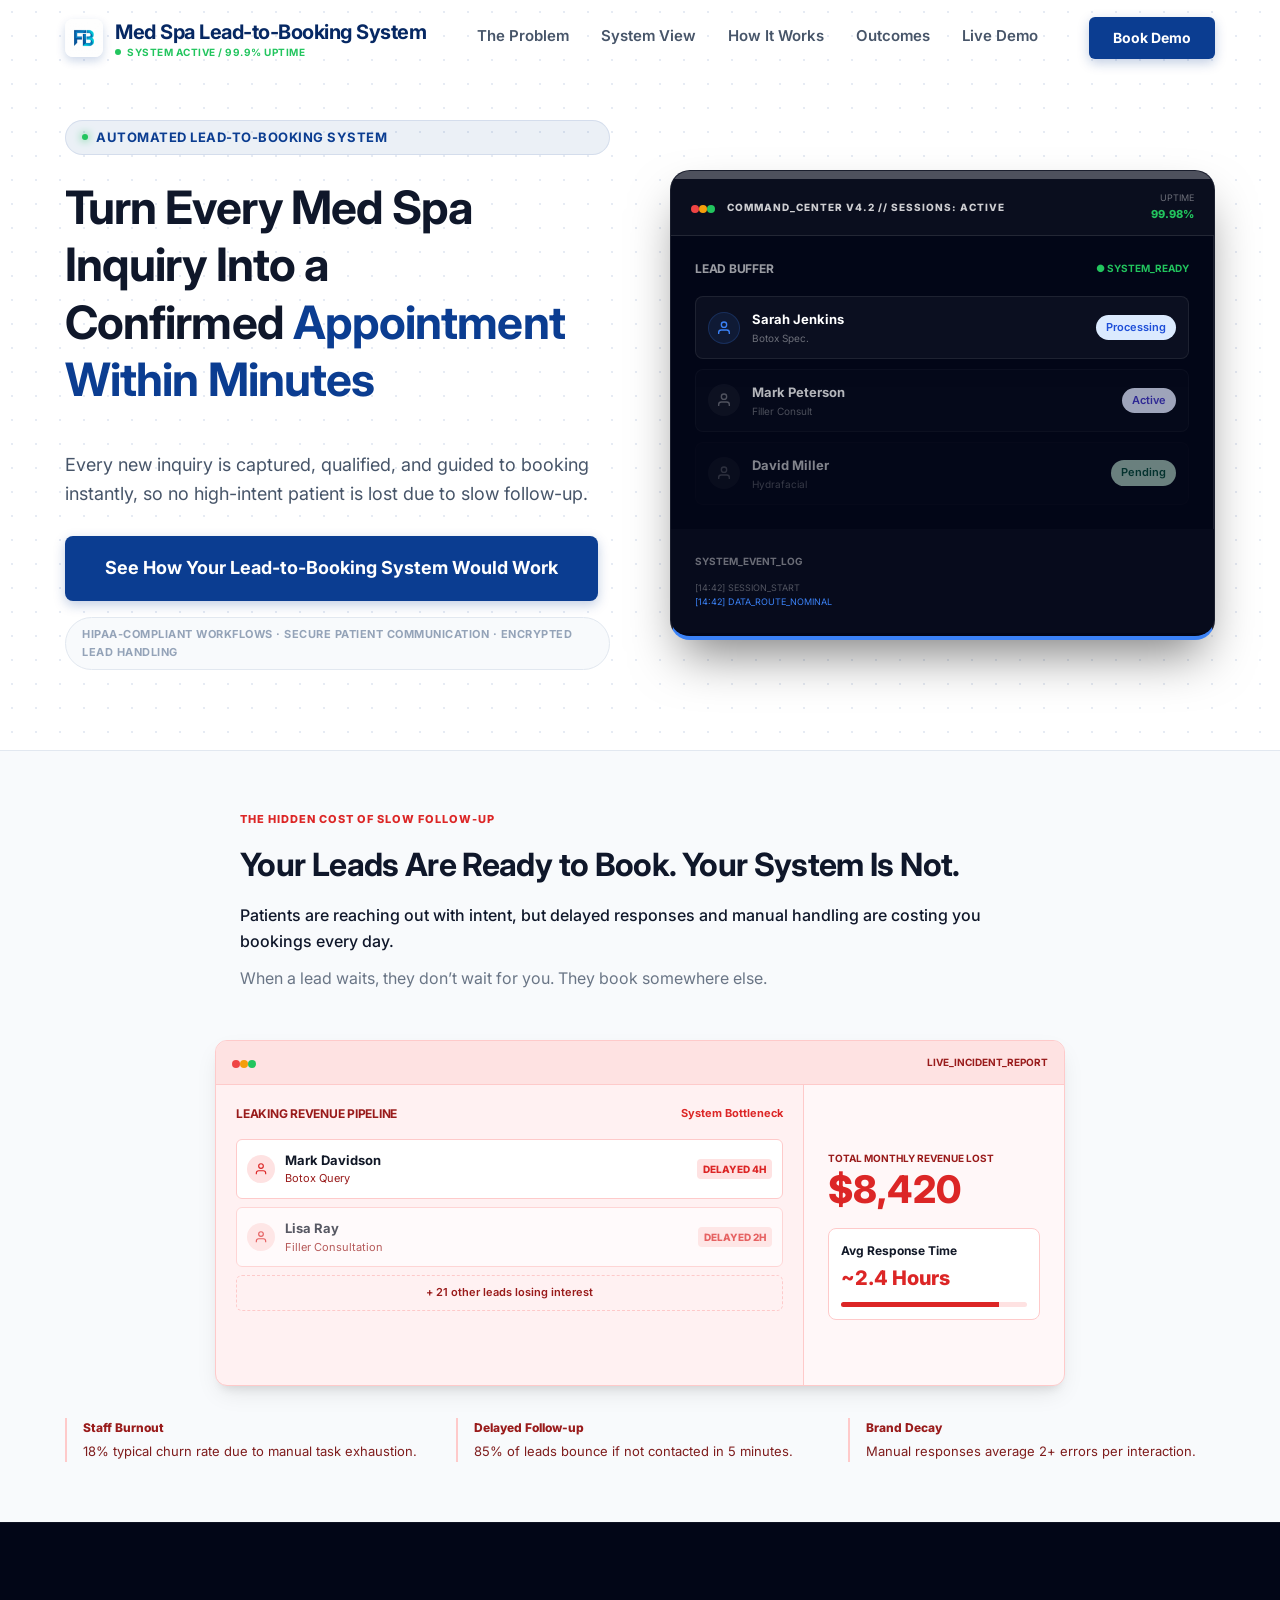
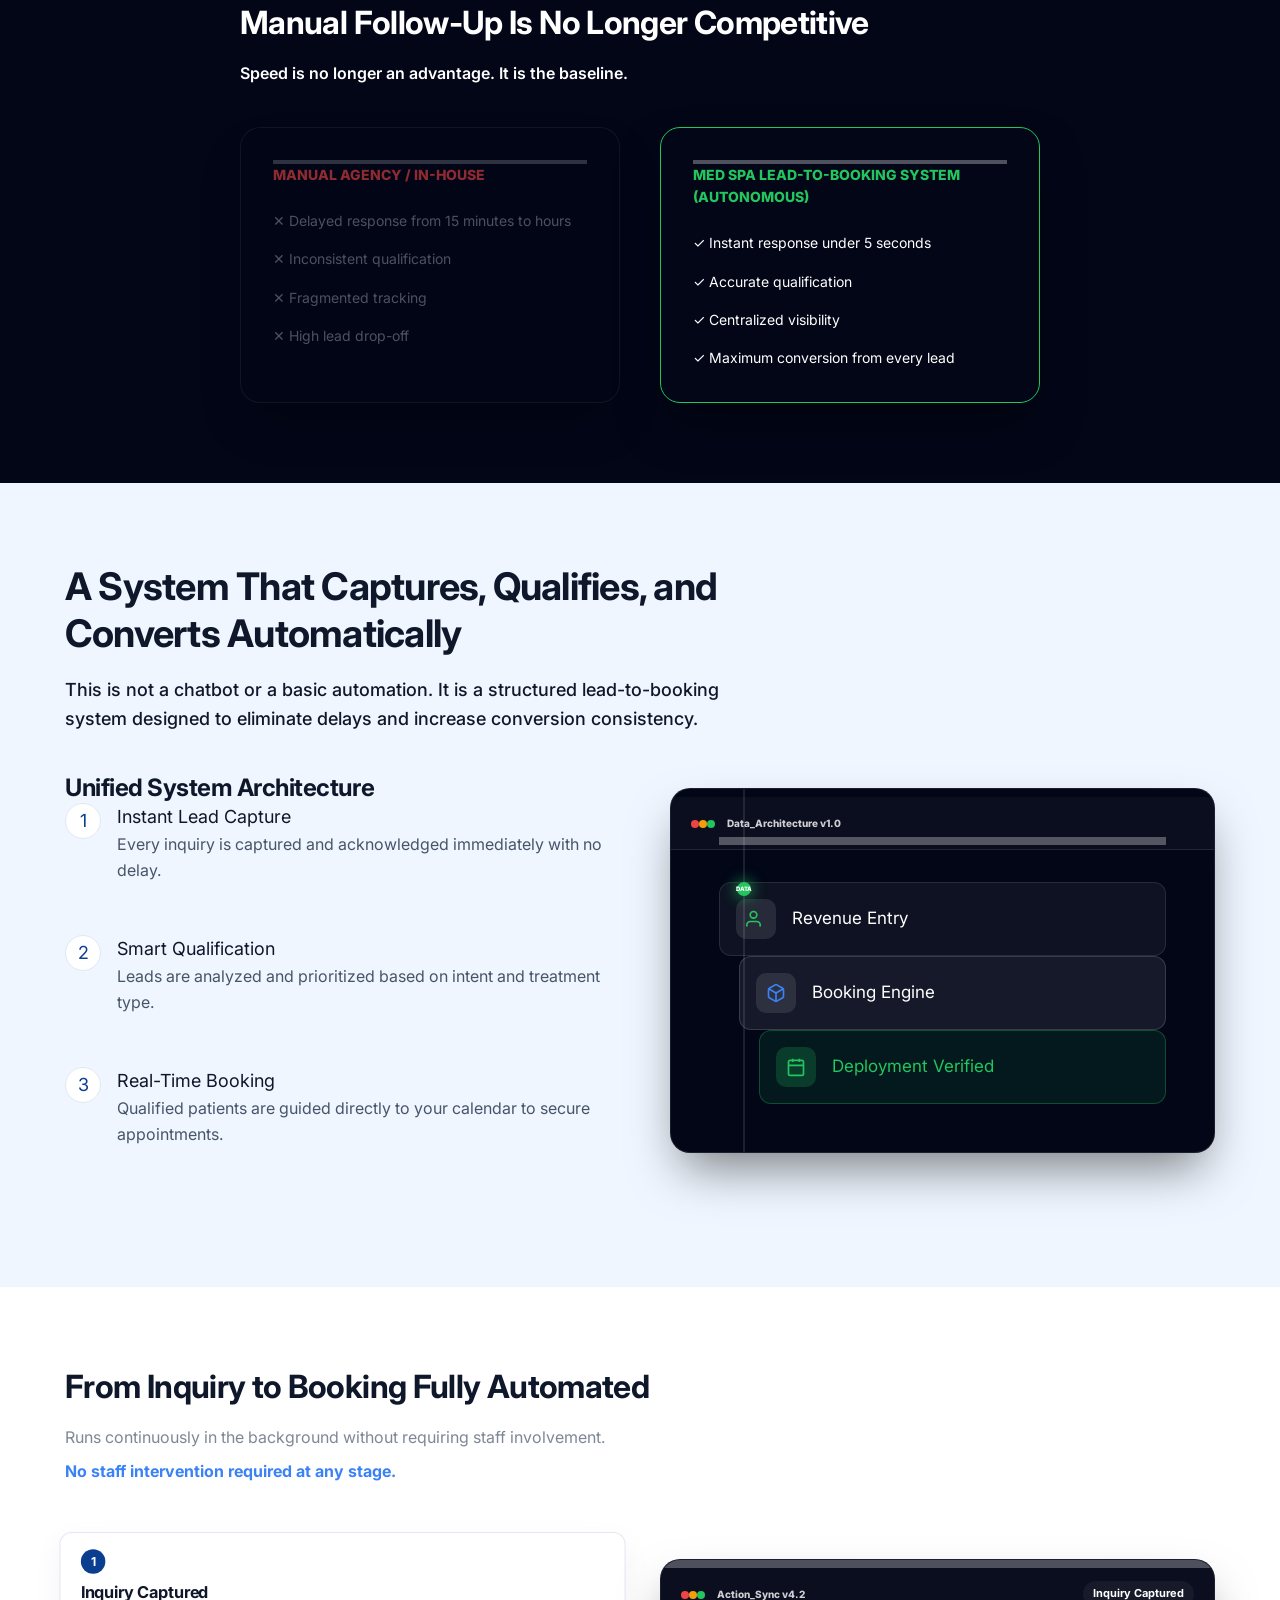
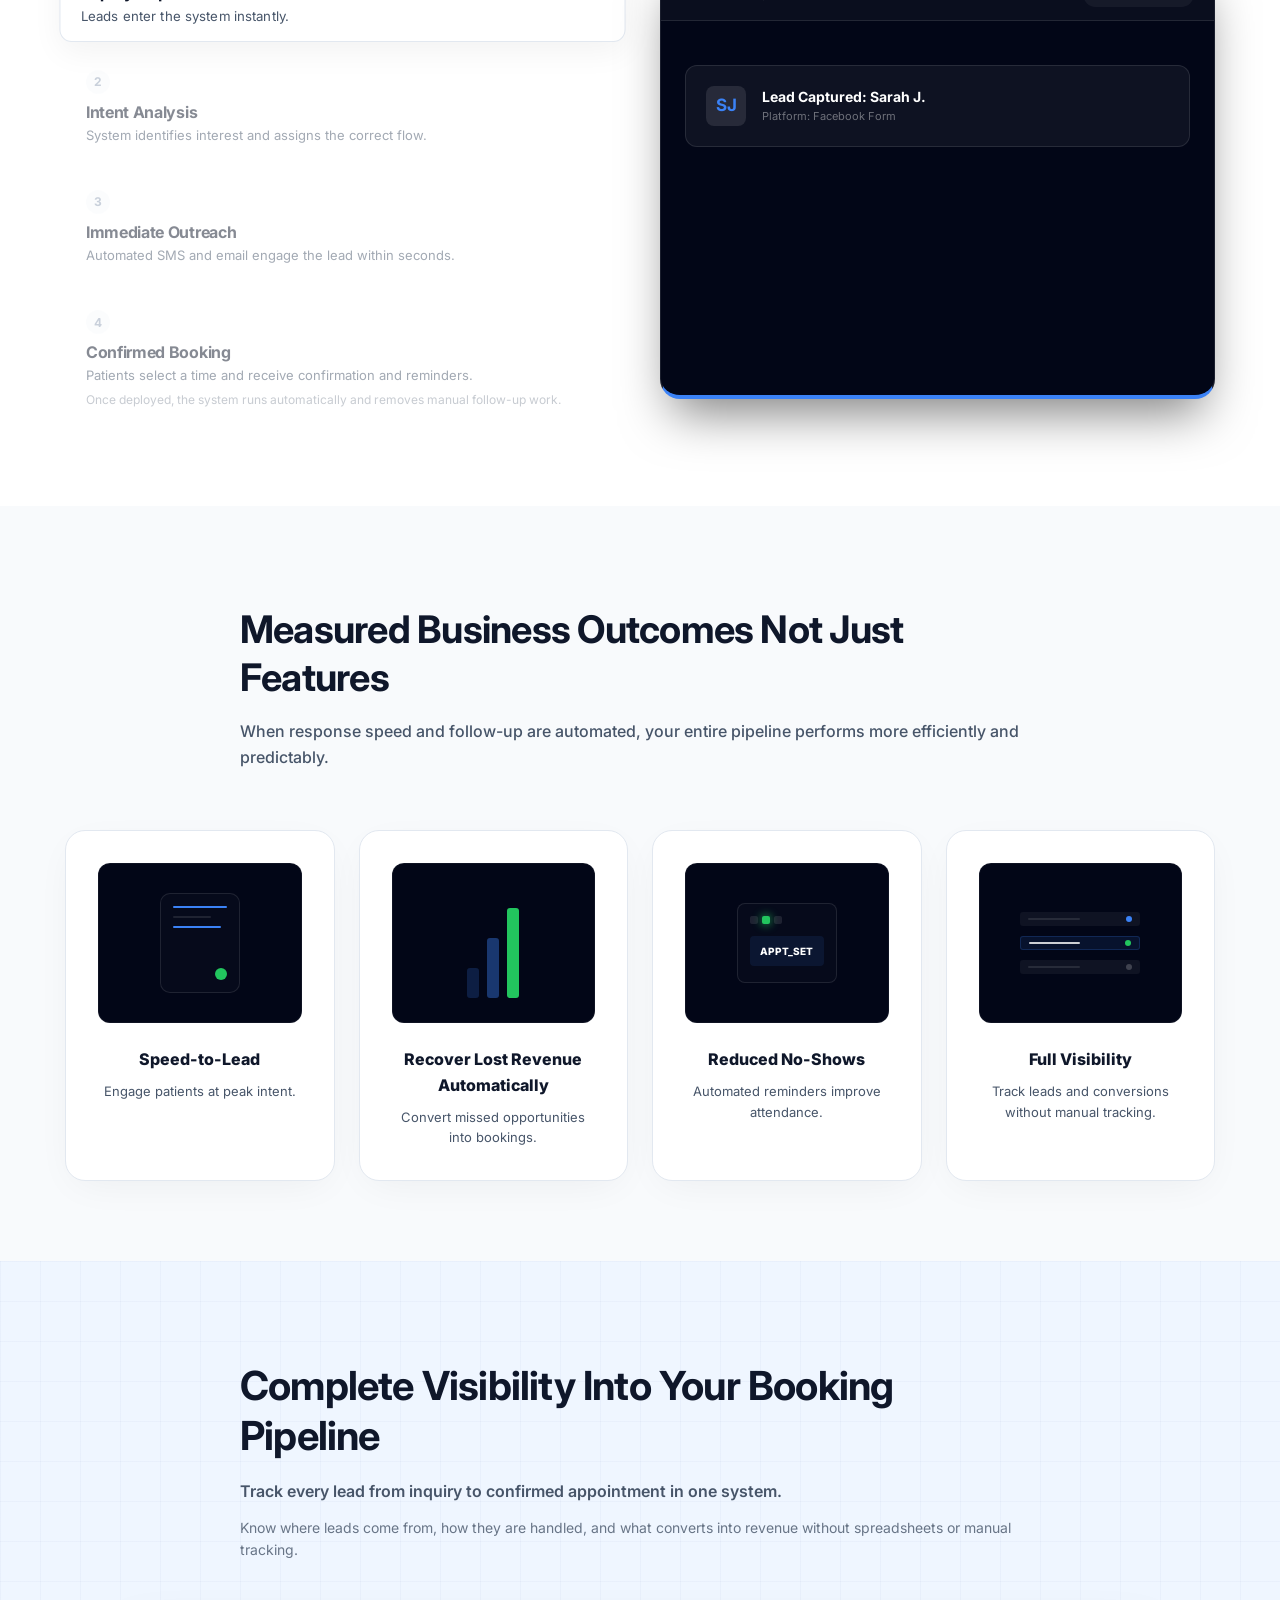
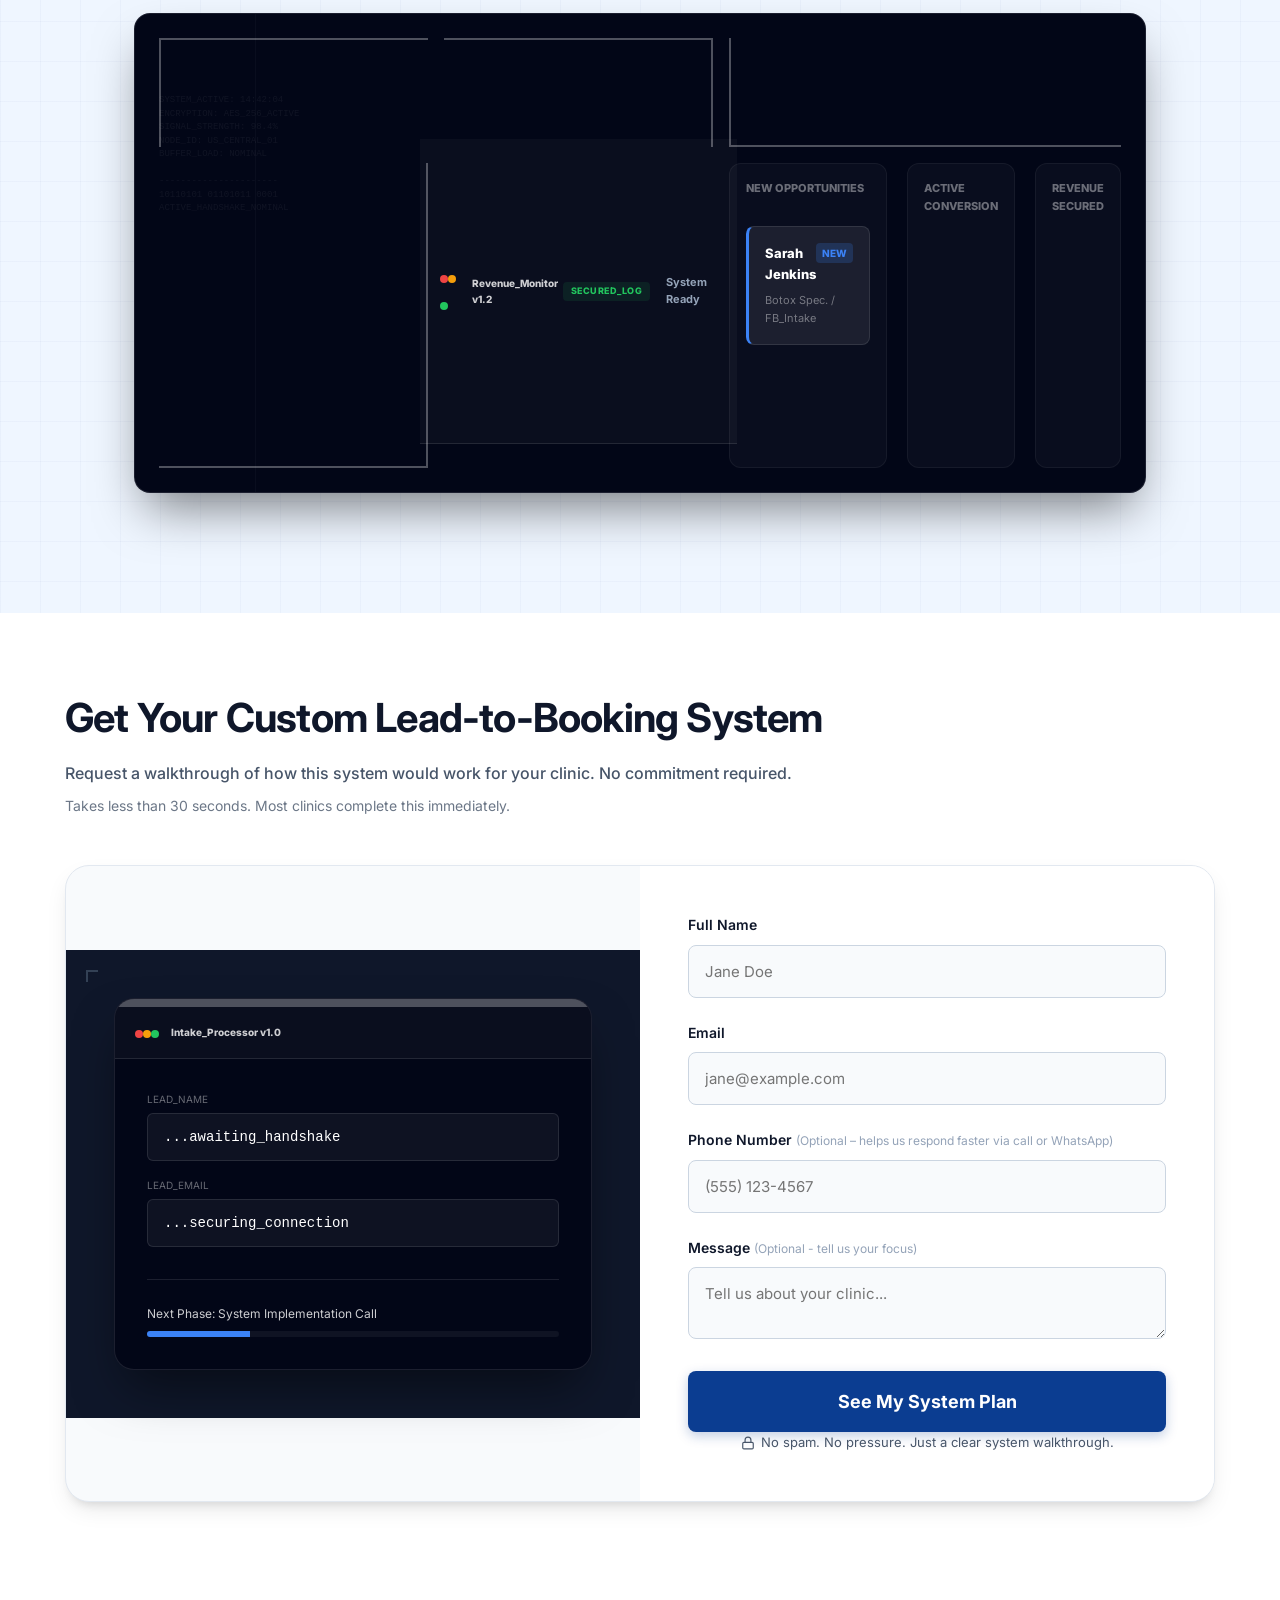
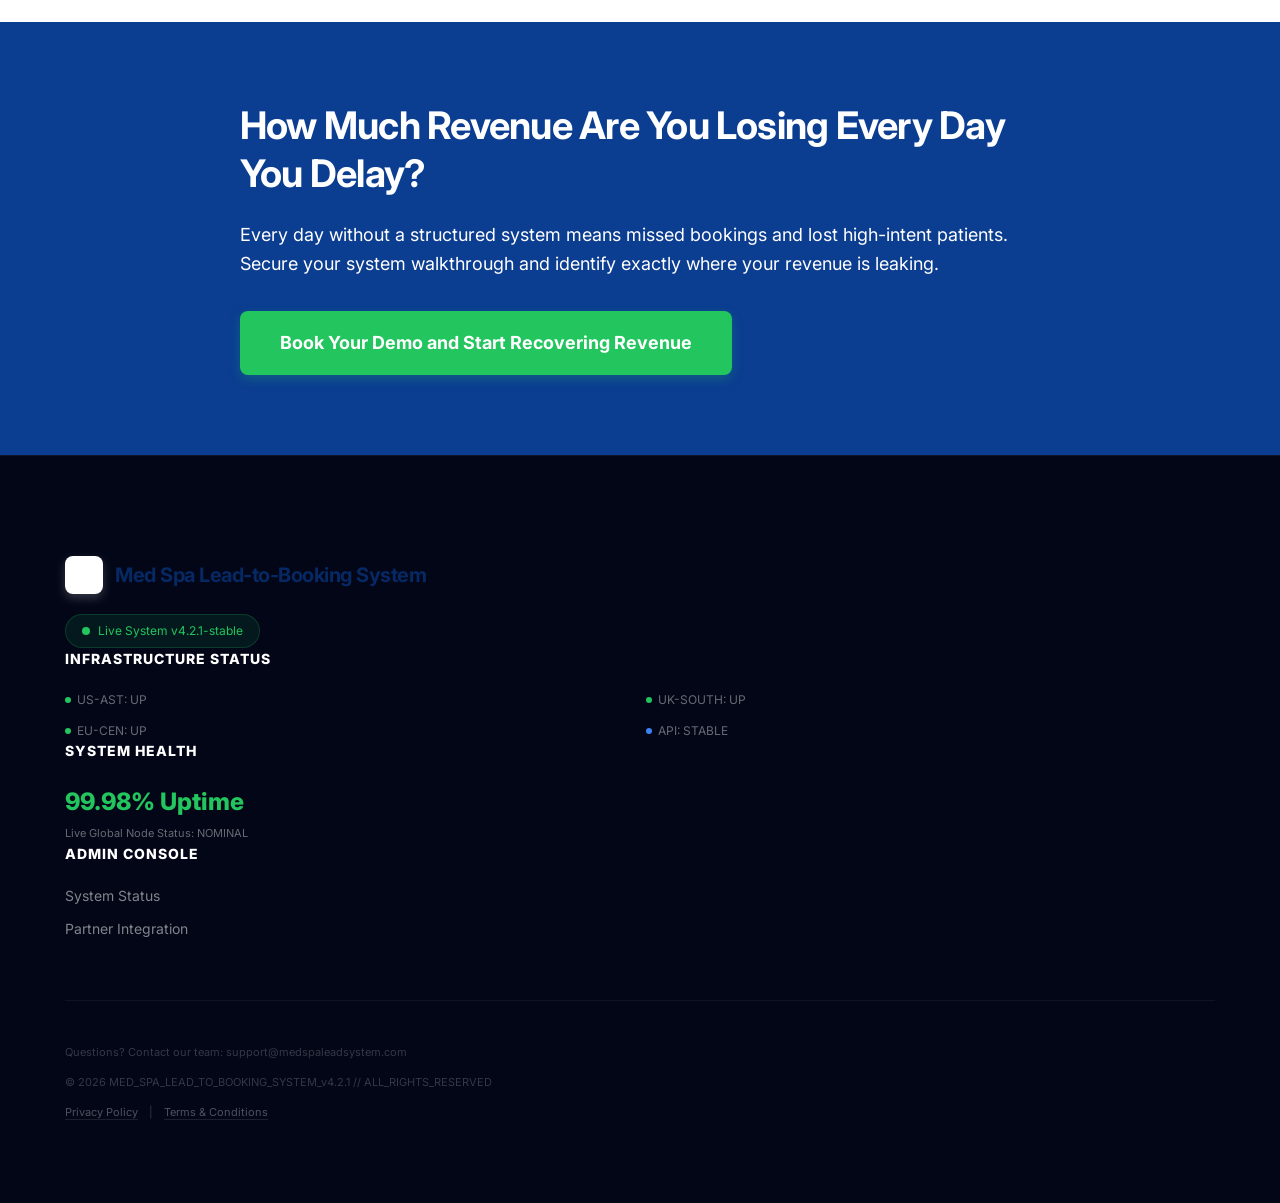
==== commit 8cd909a9: "Update branding and contact information in index.html" ====
--- a/index.html
+++ b/index.html
@@ -4,7 +4,7 @@
 <head>
     <meta charset="UTF-8">
     <meta name="viewport" content="width=device-width, initial-scale=1.0">
-    <title>FlowBridge Systems - Automated Lead-to-Booking System</title>
+    <title>Med Spa Lead-to-Booking System</title>
     <link rel="icon" type="image/png" href="assets/favicon.png">
     <link rel="preconnect" href="https://fonts.googleapis.com">
     <link rel="preconnect" href="https://fonts.gstatic.com" crossorigin>
@@ -18,9 +18,9 @@
     <header class="site-header" id="main-header">
         <div class="container header-container">
             <a href="#top" class="header-brand">
-                <img src="assets/logo.png" class="brand-logo" alt="FB Logo">
+                <img src="assets/logo.png" class="brand-logo" alt="Med Spa Lead-to-Booking System Logo">
                 <div style="display: flex; flex-direction: column;">
-                    <span class="brand-name">FlowBridge Systems</span>
+                    <span class="brand-name">Med Spa Lead-to-Booking System</span>
                     <div style="display: flex; align-items: center; gap: 6px; font-size: 10px; font-weight: 700; color: var(--cta-green); margin-top: -4px; letter-spacing: 0.5px;">
                         <span class="pulse-dot" style="width: 6px; height: 6px; background: var(--cta-green);"></span> SYSTEM ACTIVE / 99.9% UPTIME
                     </div>
@@ -85,7 +85,7 @@
                         </div>
                     </div>
 
-                    <div style="display: grid; grid-template-columns: 1fr 220px; min-height: 400px;">
+                    <div class="sys-grid-responsive" style="min-height: 400px;">
                         <!-- Left Content: Live Feed Table -->
                         <div style="padding: 24px; border-right: 1px solid var(--sys-border);">
                             <div style="display:flex; justify-content:space-between; align-items:center; margin-bottom: 20px;">
@@ -250,7 +250,7 @@
                 </div>
                 <div class="sys-ui-window" style="padding: 32px; border-color: var(--cta-green);">
                     <div class="corner-tl"></div><div class="corner-tr"></div>
-                    <div style="font-weight: 800; font-size: 14px; color: var(--cta-green); margin-bottom: 24px; text-transform: uppercase;">FlowBridge Autonomous</div>
+                    <div style="font-weight: 800; font-size: 14px; color: var(--cta-green); margin-bottom: 24px; text-transform: uppercase;">Med Spa Lead-to-Booking System (Autonomous)</div>
                     <ul style="list-style:none; padding:0; display:flex; flex-direction:column; gap:16px; font-size: 14px; color: white;">
                         <li>✓ Instant response under 5 seconds</li>
                         <li>✓ Accurate qualification</li>
@@ -667,8 +667,8 @@
                 <!-- Brand Status -->
                 <div>
                     <div style="display:flex; align-items:center; gap:12px; margin-bottom: 20px;">
-                        <img src="assets/logo.png" class="brand-logo" alt="Logo" style="filter: brightness(0) invert(1);">
-                        <span class="brand-name">FlowBridge</span>
+                        <img src="assets/logo.png" class="brand-logo" alt="Med Spa Lead-to-Booking System Logo" style="filter: brightness(0) invert(1);">
+                        <span class="brand-name">Med Spa Lead-to-Booking System</span>
                     </div>
                     <div style="background: rgba(34, 197, 94, 0.1); border: 1px solid rgba(34, 197, 94, 0.2); border-radius: 100px; padding: 6px 16px; display: inline-flex; align-items:center; gap:8px; font-size: 12px; color: var(--cta-green);">
                         <span class="pulse-dot" style="background: var(--cta-green); width: 8px; height: 8px;"></span> Live System v4.2.1-stable
@@ -702,8 +702,8 @@
             </div>
 
             <div class="footer-bottom text-center" style="padding-bottom: 40px; color: rgba(255,255,255,0.2); font-size: 11px; font-family: monospace; line-height: 2;">
-                <div style="margin-bottom: 8px;">Questions? Contact our team: support@flowbridgesystems.com</div>
-                <div>&copy; <script>document.write(new Date().getFullYear())</script> FLOWBRIDGE_SYSTEMS_CORE_v4.2.1 // ALL_RIGHTS_RESERVED</div>
+                <div style="margin-bottom: 8px;">Questions? Contact our team: support@medspaleadsystem.com</div>
+                <div>&copy; <script>document.write(new Date().getFullYear())</script> MED_SPA_LEAD_TO_BOOKING_SYSTEM_v4.2.1 // ALL_RIGHTS_RESERVED</div>
                 <div style="margin-top: 8px;">
                     <a href="#" style="color: rgba(255,255,255,0.3); text-decoration: none; border-bottom: 1px solid rgba(255,255,255,0.1);">Privacy Policy</a> 
                     <span style="margin: 0 8px;">|</span> 
@@ -758,4 +758,4 @@
     <script src="script.js"></script>
 </body>
 
-</html>+</html>
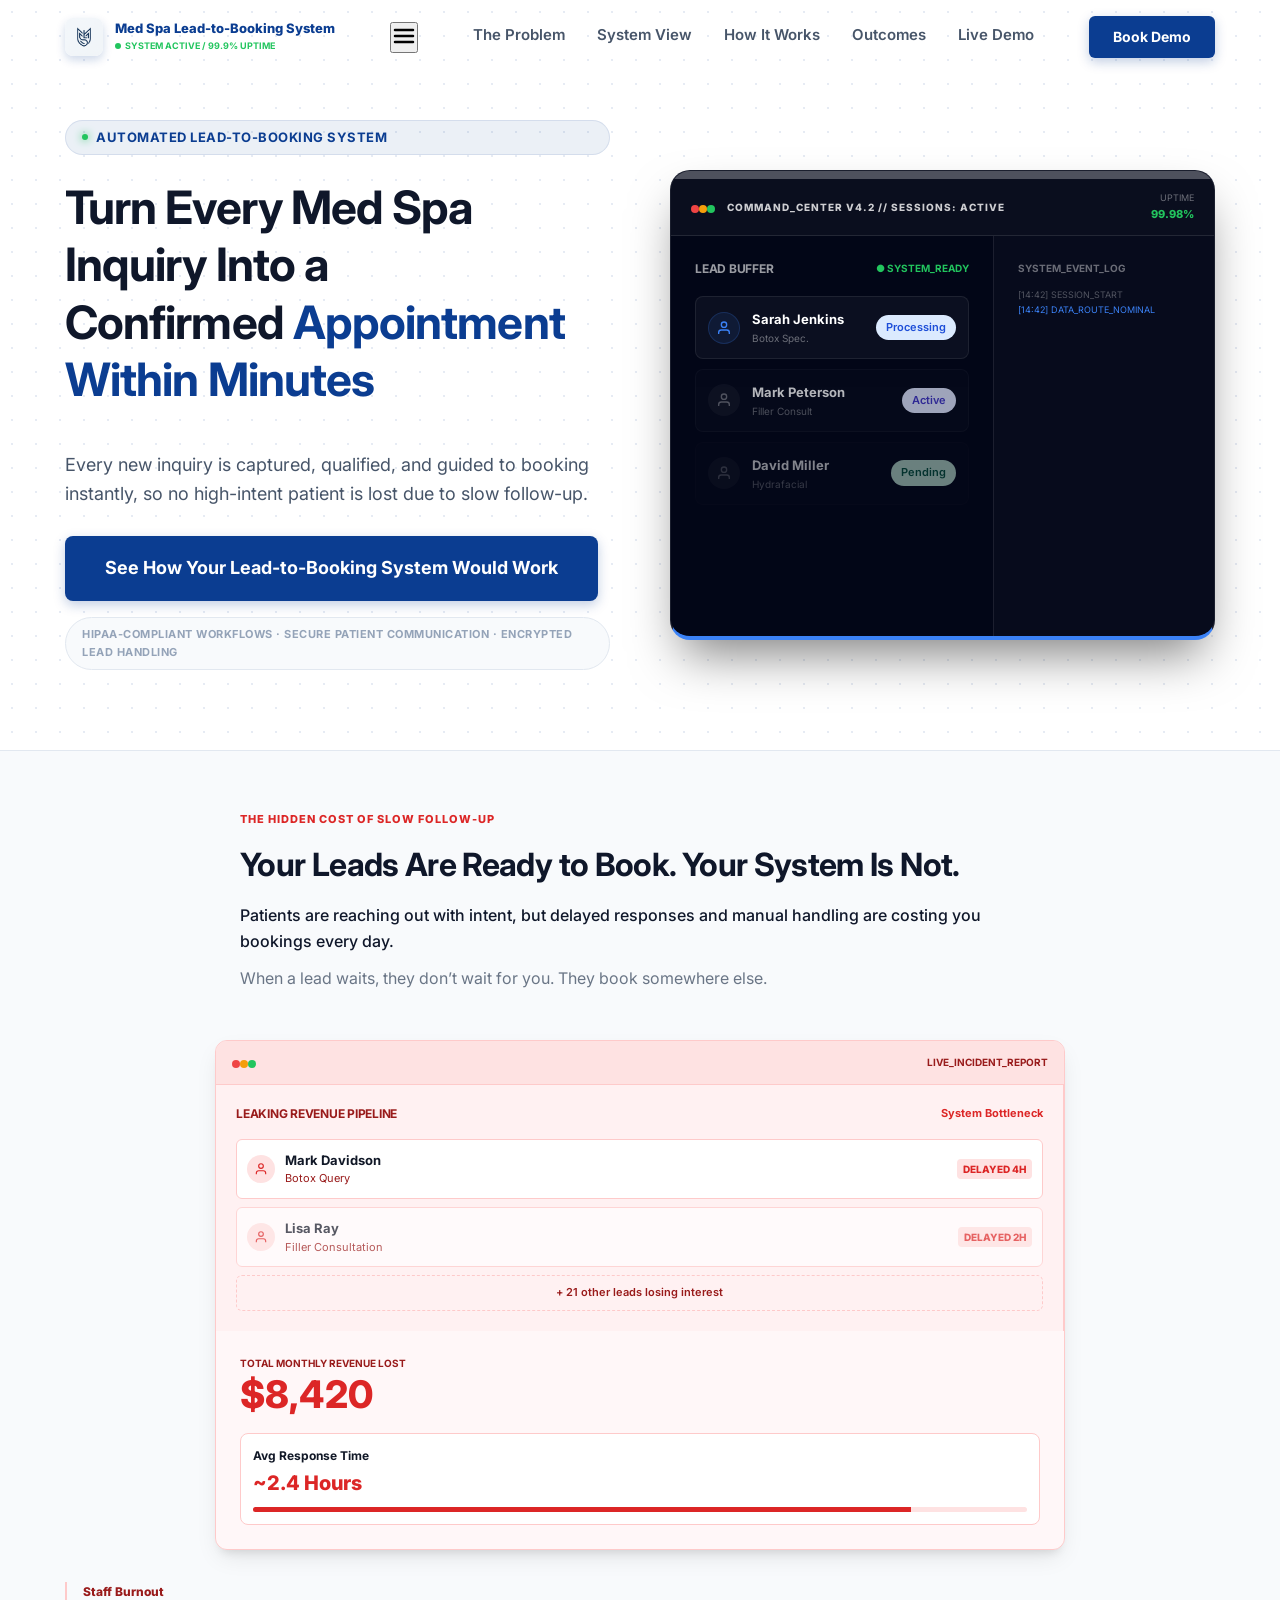
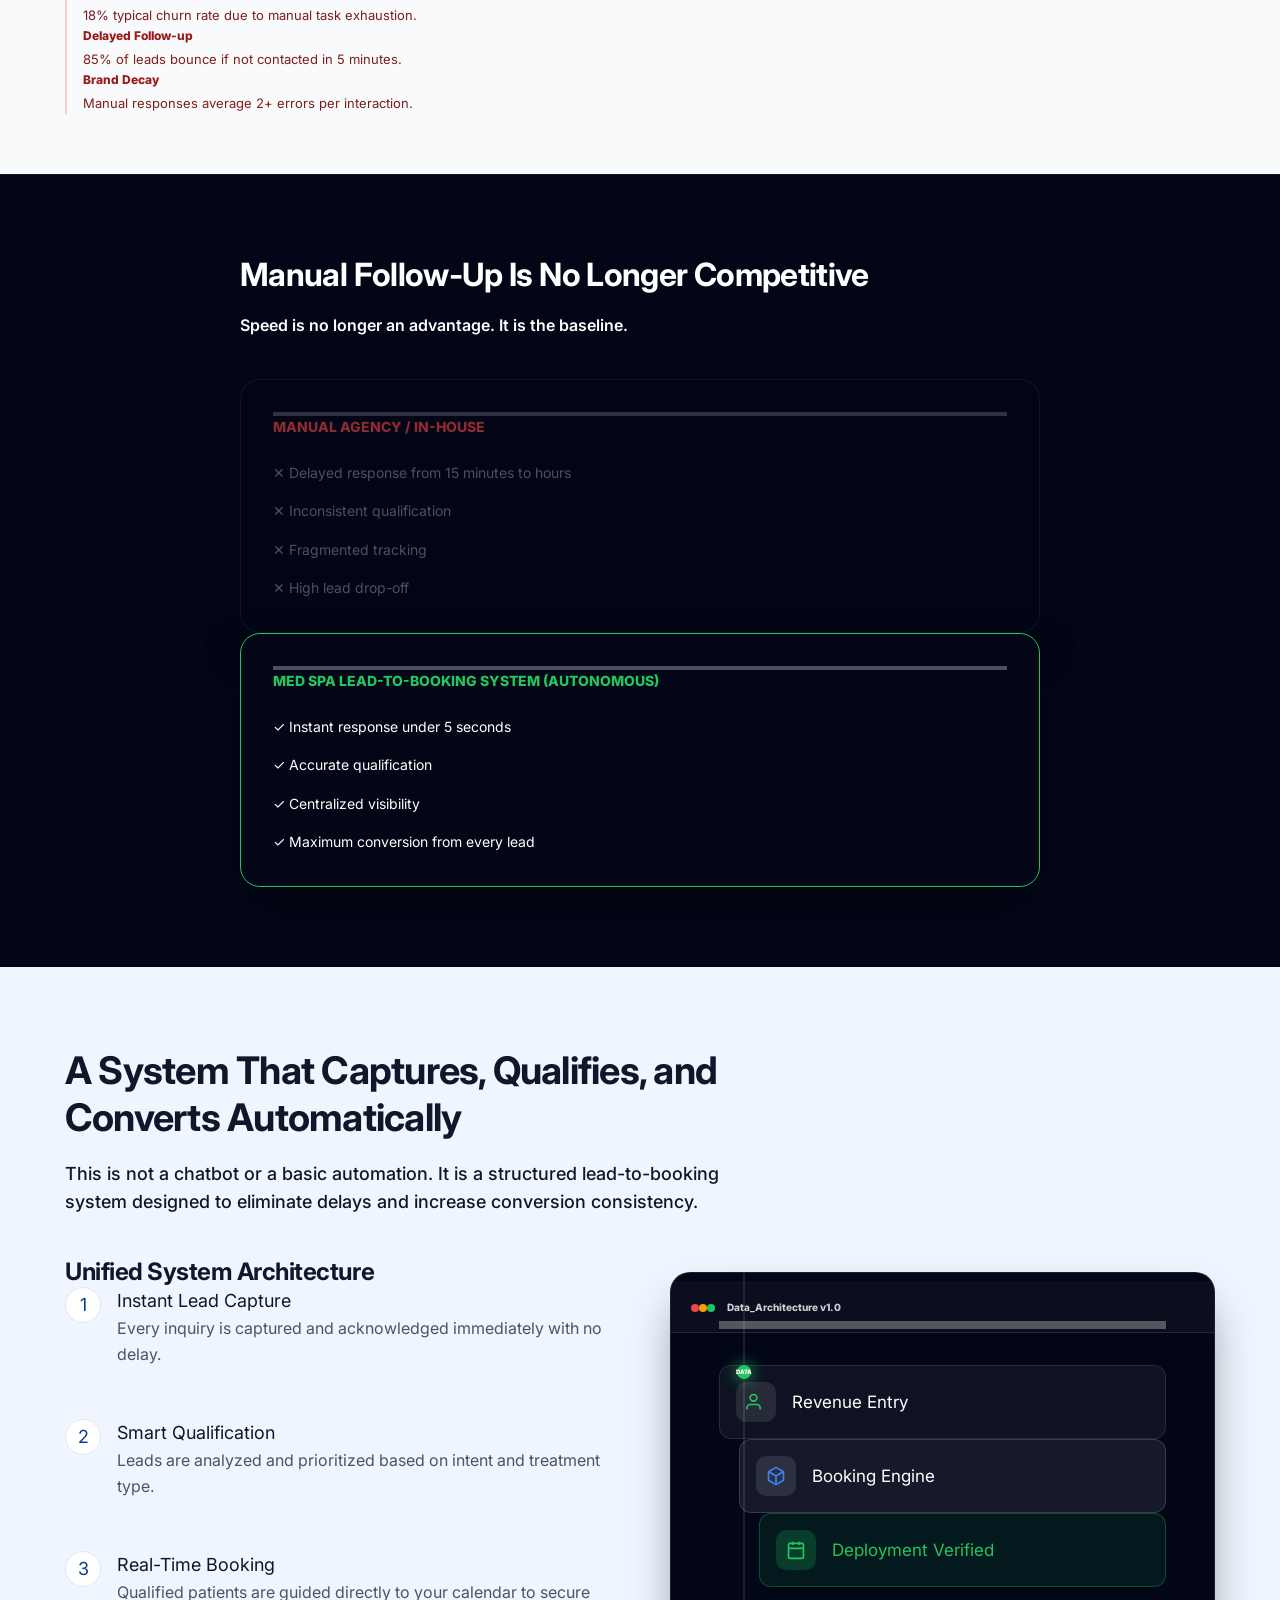
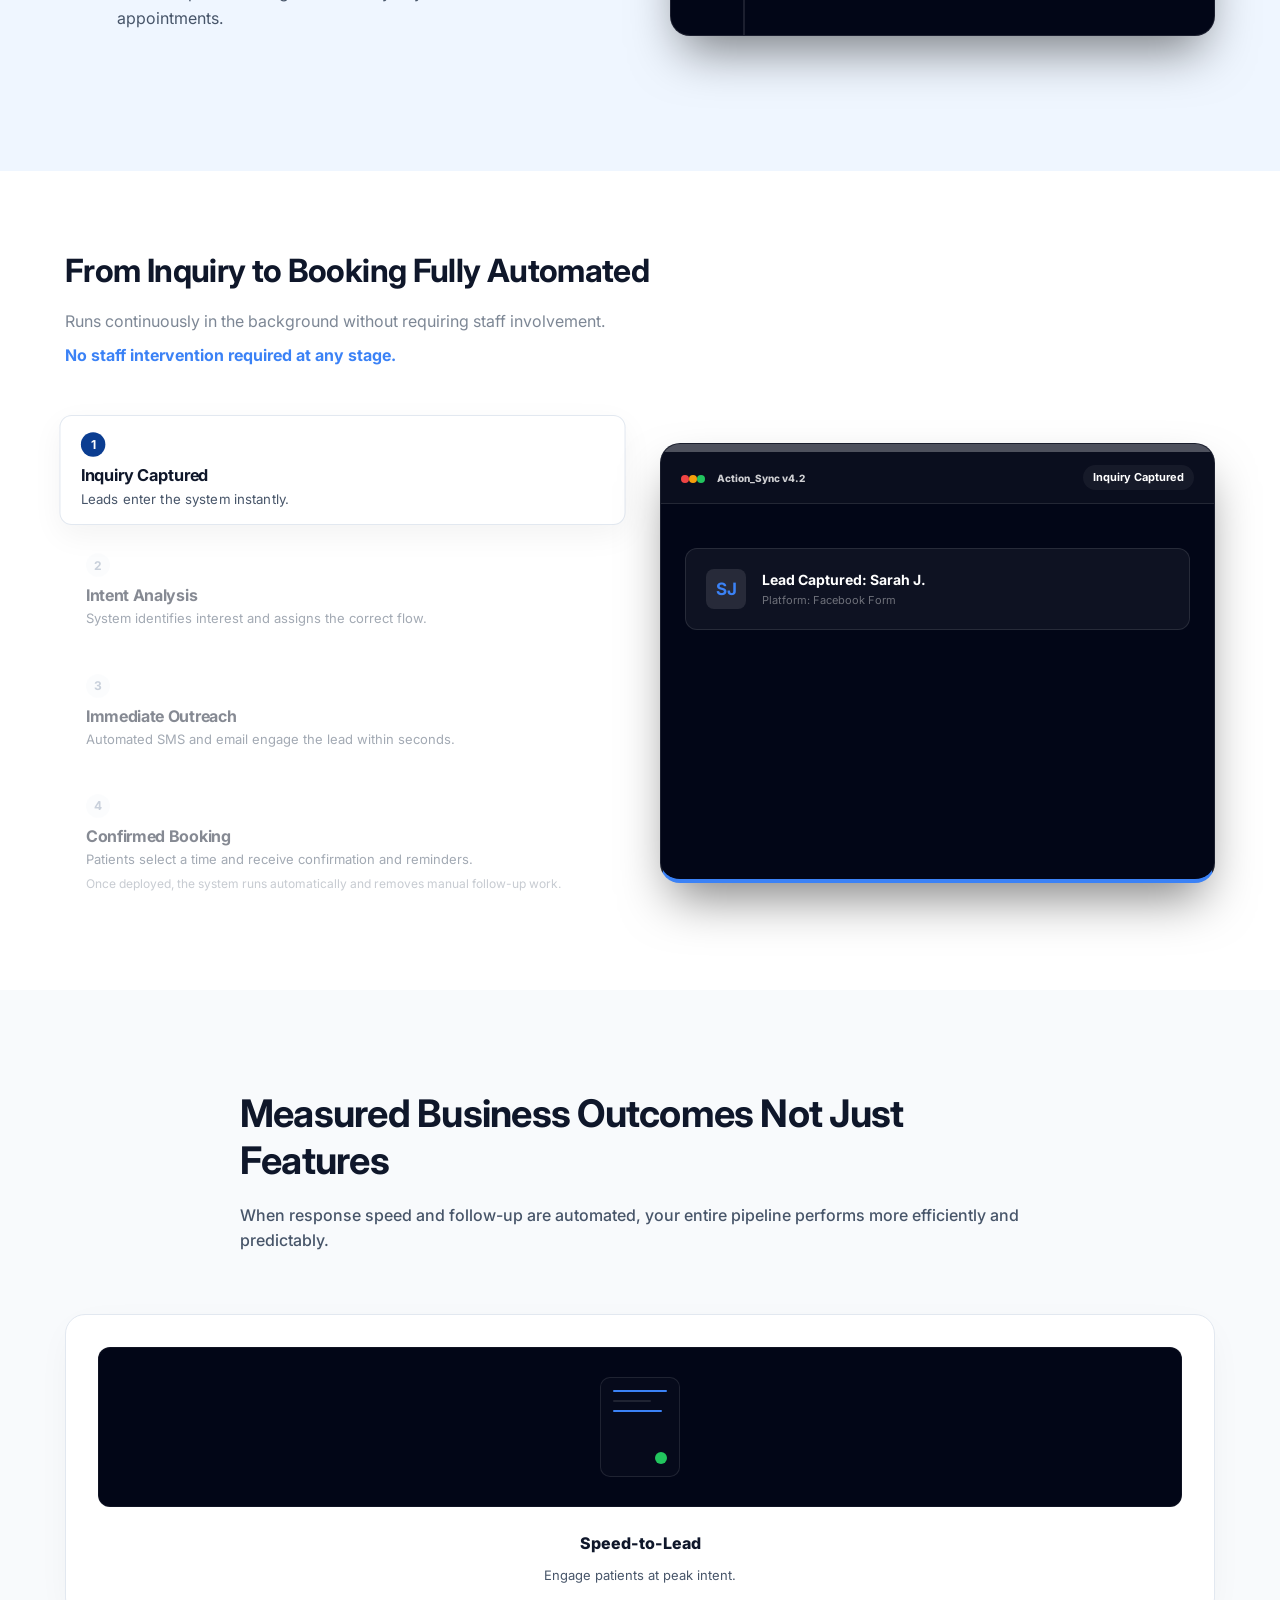
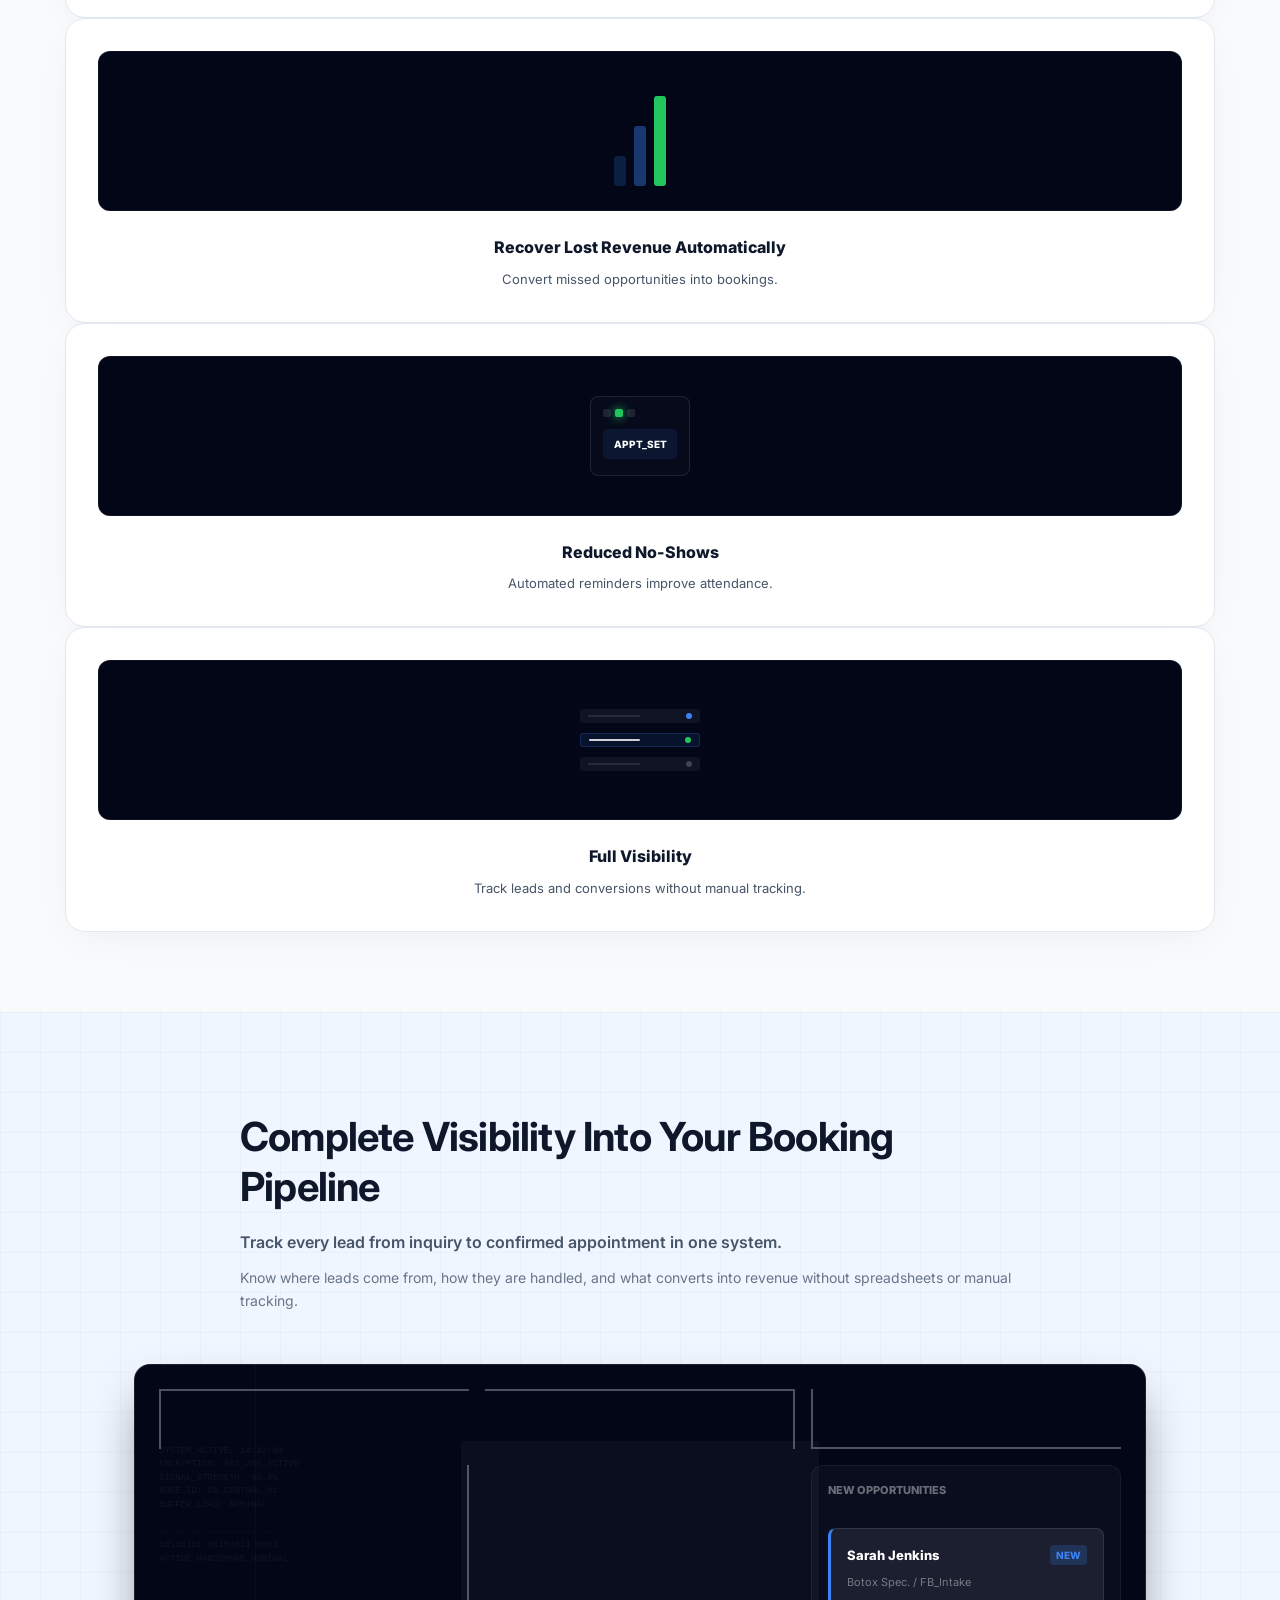
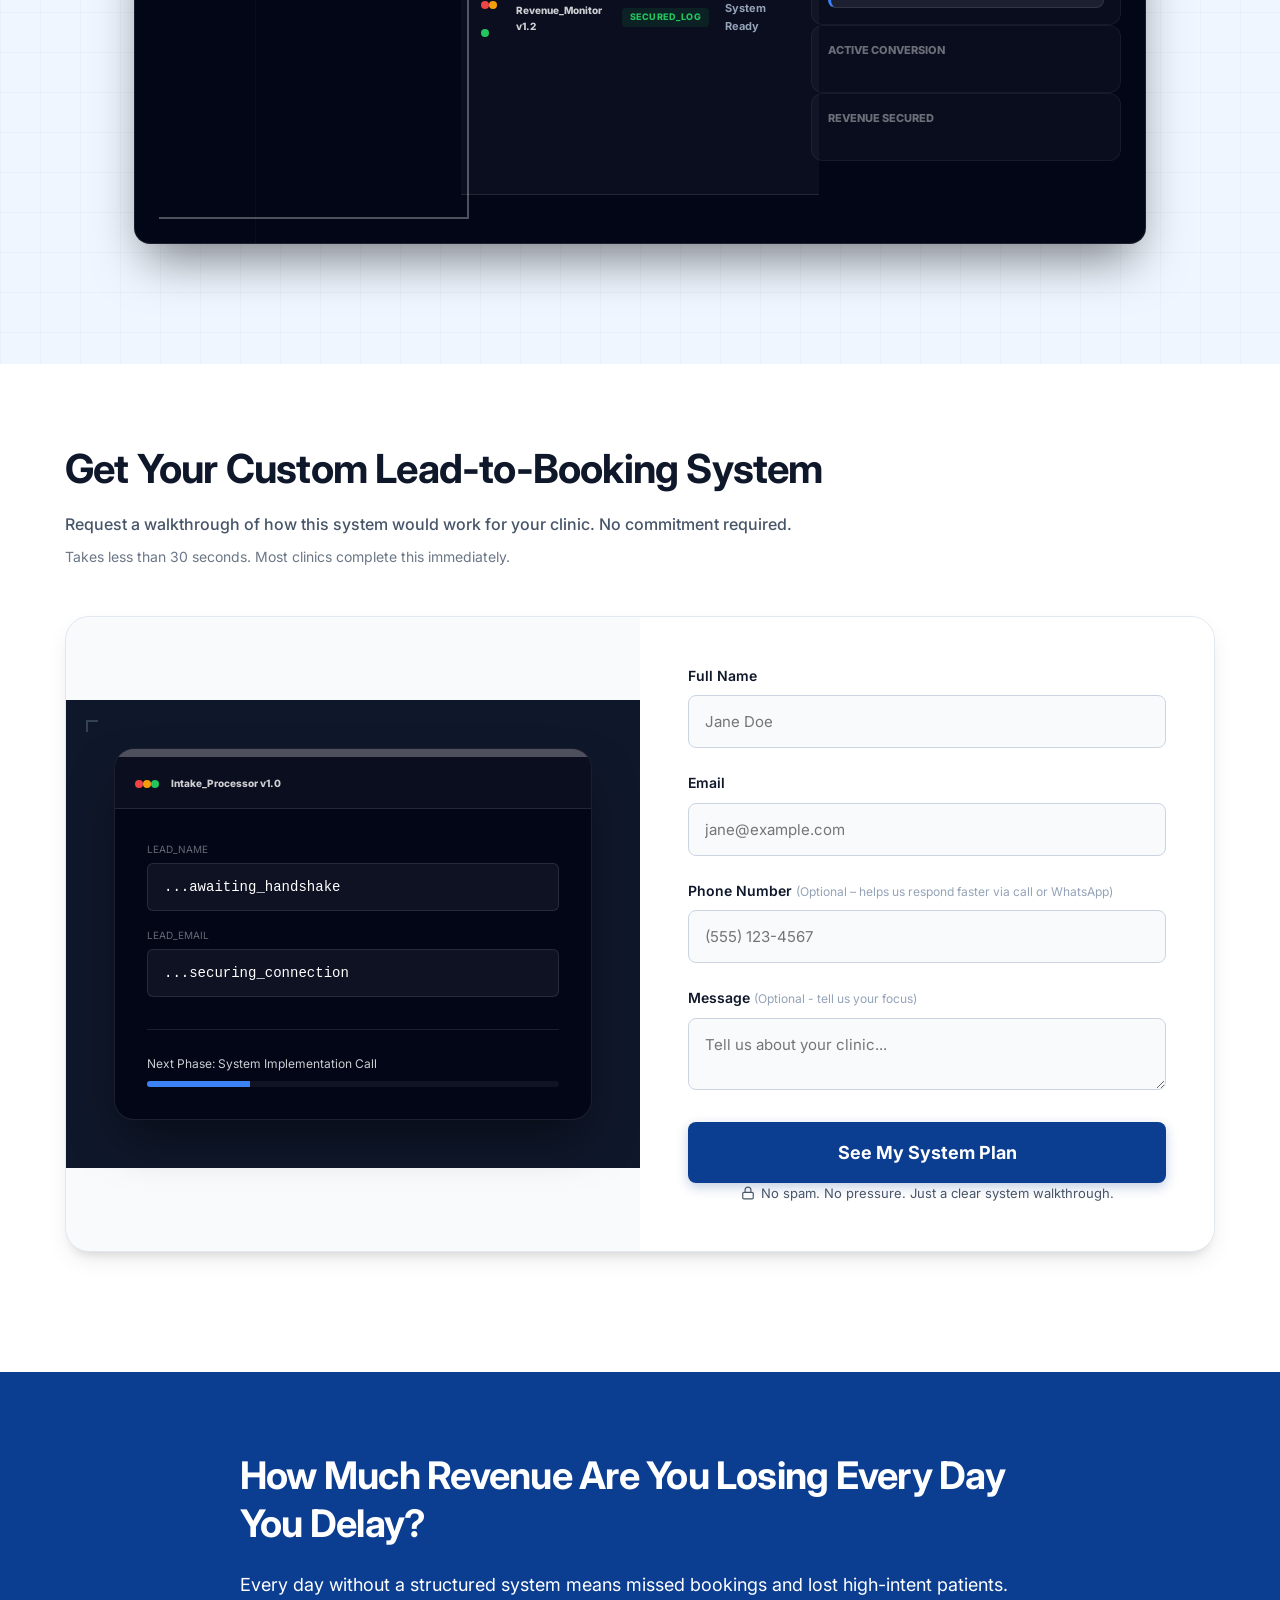
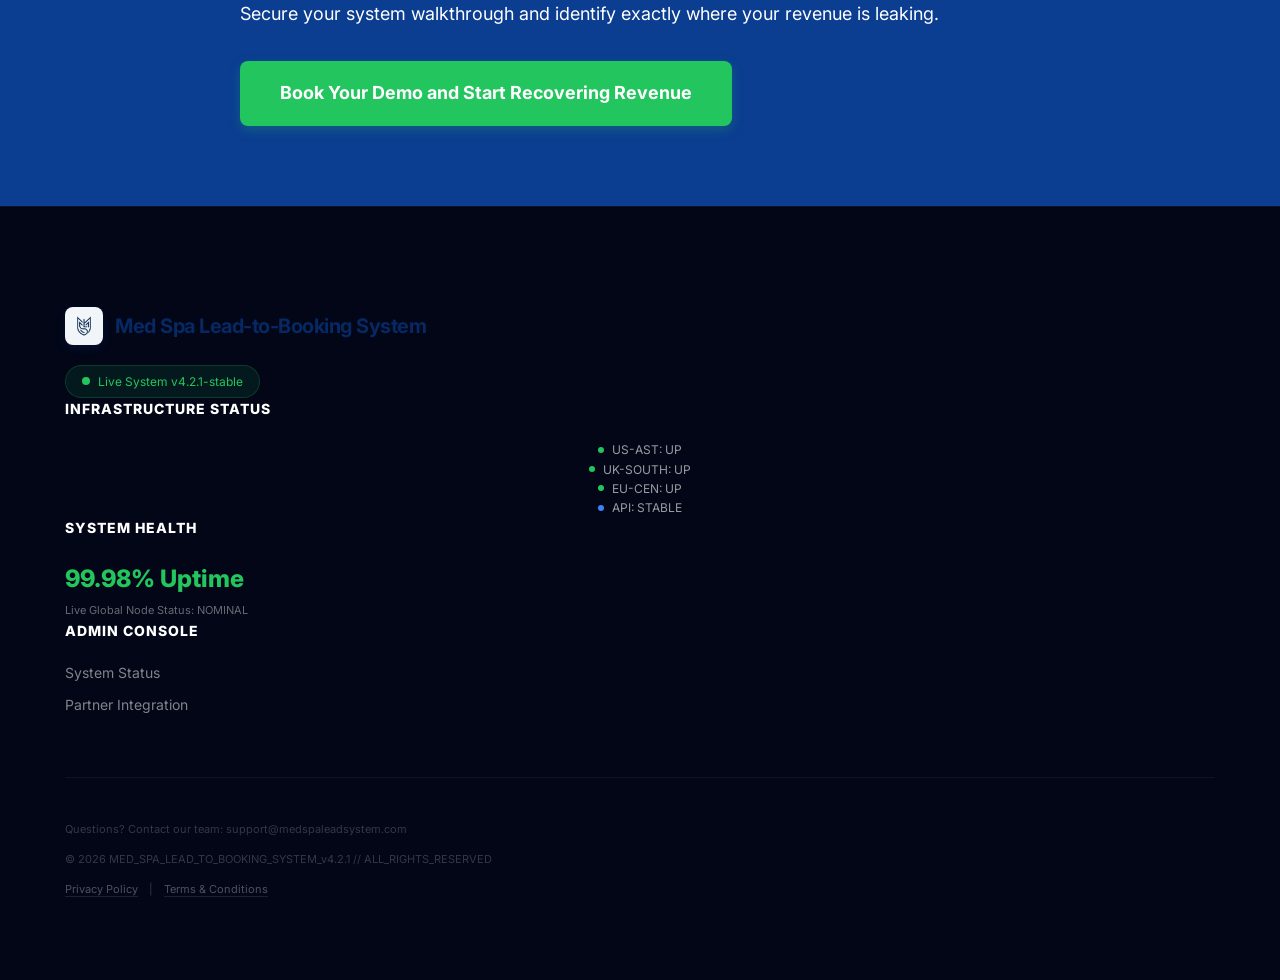
==== commit 711eacca: "Refactor header and navigation structure in index.html" ====
--- a/index.html
+++ b/index.html
@@ -19,13 +19,18 @@
         <div class="container header-container">
             <a href="#top" class="header-brand">
                 <img src="assets/logo.png" class="brand-logo" alt="Med Spa Lead-to-Booking System Logo">
-                <div style="display: flex; flex-direction: column;">
-                    <span class="brand-name">Med Spa Lead-to-Booking System</span>
-                    <div style="display: flex; align-items: center; gap: 6px; font-size: 10px; font-weight: 700; color: var(--cta-green); margin-top: -4px; letter-spacing: 0.5px;">
+                <div style="display:flex; flex-direction:column; min-width:160px; flex-shrink:1;">
+                    <span class="nav-brand-text" style="color: #0b3d91 !important; display: block !important; font-weight: 800; font-size: 13px; line-height: 1.2; visibility: visible !important;">Med Spa Lead-to-Booking System</span>
+                    <div style="display: flex; align-items: center; gap: 4px; font-size: 9px; font-weight: 700; color: #22c55e; margin-top: 2px;">
                         <span class="pulse-dot" style="width: 6px; height: 6px; background: var(--cta-green);"></span> SYSTEM ACTIVE / 99.9% UPTIME
                     </div>
                 </div>
             </a>
+            
+            <!-- Mobile Navigation Toggle -->
+            <button class="mobile-nav-toggle" id="mobileNavToggle" aria-label="Toggle Mobile Navigation">
+                <svg width="24" height="24" viewBox="0 0 24 24" fill="none" stroke="currentColor" stroke-width="2.5" stroke-linecap="round" stroke-linejoin="round"><line x1="3" y1="12" x2="21" y2="12"></line><line x1="3" y1="6" x2="21" y2="6"></line><line x1="3" y1="18" x2="21" y2="18"></line></svg>
+            </button>
             
             <nav class="header-nav">
                 <a href="#problem" class="nav-link">The Problem</a>
@@ -138,8 +143,8 @@
 
     <!-- SECTION 2 - THE PROBLEM (FAILURE DASHBOARD) -->
     <section class="section bg-light-gray" id="problem" style="border-top: 1px solid var(--border-color); padding: 60px 0;">
-        <div class="container fade-in">
-            <div class="text-center container-narrow">
+        <div class="container fade-in text-center-mobile">
+            <div class="text-center-mobile container-narrow">
                 <div style="color: #DC2626; font-size: 11px; font-weight: 800; letter-spacing: 1px; margin-bottom: 16px; text-transform: uppercase;">THE HIDDEN COST OF SLOW FOLLOW-UP</div>
                 <h2 style="font-size: 32px; margin-bottom: 18px;">Your Leads Are Ready to Book. Your System Is Not.</h2>
                 <p style="font-size: 16px; margin-bottom: 12px; color: var(--text-dark); font-weight: 500;">Patients are reaching out with intent, but delayed responses and manual handling are costing you bookings every day.</p>
@@ -153,7 +158,7 @@
                     <span style="font-size: 10px; color: #991B1B; margin-left: auto; font-weight: 700;">LIVE_INCIDENT_REPORT</span>
                 </div>
                 
-                <div style="display: grid; grid-template-columns: 1fr 260px; min-height: 300px;">
+                <div class="grid-res-leak" style="min-height: 300px;">
                     <!-- Left: Leaking Pipeline -->
                     <div style="padding: 20px; border-right: 1px solid #FECACA;">
                         <div style="display: flex; justify-content: space-between; align-items: center; margin-bottom: 16px;">
@@ -212,7 +217,7 @@
             </div>
 
             <!-- Operational Toll Indicators -->
-            <div class="row mt-4" style="display: grid; grid-template-columns: repeat(3, 1fr); gap: 24px; margin-top: 32px;">
+            <div class="grid-res-3 mt-4" style="margin-top: 32px;">
                 <div style="border-left: 2px solid #FECACA; padding-left: 16px;">
                     <div style="font-weight: 800; font-size: 12px; color: #991B1B; margin-bottom: 4px;">Staff Burnout</div>
                     <p style="font-size: 13px; color: #7F1D1D; margin: 0;">18% typical churn rate due to manual task exhaustion.</p>
@@ -237,7 +242,7 @@
                 <p style="color: rgba(255,255,255,0.7); font-weight: 600;">Speed is no longer an advantage. It is the baseline.</p>
             </div>
             
-            <div class="comparison-grid" style="display: grid; grid-template-columns: 1fr 1fr; gap: 40px;">
+            <div class="comparison-grid grid-res-2">
                 <div class="sys-ui-window" style="padding: 32px; opacity: 0.6; border-color: rgba(255,255,255,0.1);">
                     <div class="corner-tl"></div><div class="corner-tr"></div>
                     <div style="font-weight: 800; font-size: 14px; color: #EF4444; margin-bottom: 24px; text-transform: uppercase;">Manual Agency / In-House</div>
@@ -429,13 +434,13 @@
 
     <!-- SECTION 5 - SYSTEM OUTCOMES (PERFORMANCE SUITE) -->
     <section class="section bg-light-gray" id="results" style="padding-top: 100px;">
-        <div class="container fade-in">
-            <div class="text-center container-narrow" style="margin-bottom: 48px;">
+        <div class="container fade-in text-center-mobile">
+            <div class="text-center-mobile container-narrow" style="margin-bottom: 48px;">
                 <h2 style="font-size: 38px; margin-bottom: 18px;">Measured Business Outcomes Not Just Features</h2>
                 <p style="font-size: 16px; color: var(--text-light); font-weight: 500;">When response speed and follow-up are automated, your entire pipeline performs more efficiently and predictably.</p>
             </div>
             
-            <div class="outcomes-grid" style="display: grid; grid-template-columns: repeat(4, 1fr); gap: 24px; margin-top: 60px;">
+            <div class="outcomes-grid grid-res-4" style="margin-top: 60px;">
                 
                 <!-- Card 1 -->
                 <div class="outcome-card shadow-soft" id="out-card-1" style="background: white; border-radius: 20px; padding: 32px; border: 1px solid var(--border-color); display: flex; flex-direction: column; align-items: center; text-align: center; transition: all 0.5s var(--cubic-bounce);">
@@ -546,7 +551,7 @@
                     </div>
                 </div>
 
-                <div style="display: grid; grid-template-columns: repeat(3, 1fr); gap: 20px; flex: 1;">
+                <div class="grid-res-3" style="flex: 1;">
                     <!-- Column 1 -->
                     <div class="pipeline-column" id="col-new">
                         <div style="font-size: 11px; font-weight: 800; color: rgba(255,255,255,0.4); text-transform: uppercase; margin-bottom: 16px;">New Opportunities</div>
@@ -667,7 +672,7 @@
                 <!-- Brand Status -->
                 <div>
                     <div style="display:flex; align-items:center; gap:12px; margin-bottom: 20px;">
-                        <img src="assets/logo.png" class="brand-logo" alt="Med Spa Lead-to-Booking System Logo" style="filter: brightness(0) invert(1);">
+                        <img src="assets/logo.png" class="brand-logo" alt="Med Spa Lead-to-Booking System Logo">
                         <span class="brand-name">Med Spa Lead-to-Booking System</span>
                     </div>
                     <div style="background: rgba(34, 197, 94, 0.1); border: 1px solid rgba(34, 197, 94, 0.2); border-radius: 100px; padding: 6px 16px; display: inline-flex; align-items:center; gap:8px; font-size: 12px; color: var(--cta-green);">
@@ -678,11 +683,11 @@
                 <!-- Regional Infrastructure -->
                 <div>
                     <div style="font-size: 14px; font-weight: 800; color: white; margin-bottom: 20px; text-transform: uppercase; letter-spacing: 1px;">Infrastructure Status</div>
-                    <div style="display:grid; grid-template-columns: 1fr 1fr; gap: 12px;">
-                        <div style="font-size: 12px; color: rgba(255,255,255,0.4); display:flex; align-items:center; gap:6px;"><span style="width:6px; height:6px; border-radius:50%; background:var(--cta-green);"></span> US-AST: UP</div>
-                        <div style="font-size: 12px; color: rgba(255,255,255,0.4); display:flex; align-items:center; gap:6px;"><span style="width:6px; height:6px; border-radius:50%; background:var(--cta-green);"></span> UK-SOUTH: UP</div>
-                        <div style="font-size: 12px; color: rgba(255,255,255,0.4); display:flex; align-items:center; gap:6px;"><span style="width:6px; height:6px; border-radius:50%; background:var(--cta-green);"></span> EU-CEN: UP</div>
-                        <div style="font-size: 12px; color: rgba(255,255,255,0.4); display:flex; align-items:center; gap:6px;"><span style="width:6px; height:6px; border-radius:50%; background:var(--secondary-blue);"></span> API: STABLE</div>
+                    <div class="grid-res-2" style="gap: 12px; max-width: 300px; margin: 0 auto;">
+                        <div style="font-size: 12px; color: rgba(255,255,255,0.6); display:flex; align-items:center; gap:8px; justify-content: center;"><span style="width:6px; height:6px; border-radius:50%; background:var(--cta-green);"></span> US-AST: UP</div>
+                        <div style="font-size: 12px; color: rgba(255,255,255,0.6); display:flex; align-items:center; gap:8px; justify-content: center;"><span style="width:6px; height:6px; border-radius:50%; background:var(--cta-green);"></span> UK-SOUTH: UP</div>
+                        <div style="font-size: 12px; color: rgba(255,255,255,0.6); display:flex; align-items:center; gap:8px; justify-content: center;"><span style="width:6px; height:6px; border-radius:50%; background:var(--cta-green);"></span> EU-CEN: UP</div>
+                        <div style="font-size: 12px; color: rgba(255,255,255,0.6); display:flex; align-items:center; gap:8px; justify-content: center;"><span style="width:6px; height:6px; border-radius:50%; background:var(--secondary-blue);"></span> API: STABLE</div>
                     </div>
                 </div>
 
--- a/styles.css
+++ b/styles.css
@@ -155,6 +155,7 @@
 .container { max-width: 1150px; margin: 0 auto; }
 .container-narrow { max-width: 800px; margin: 0 auto; }
 .grid-2 { display: grid; grid-template-columns: 1fr 1fr; gap: 60px; align-items: center; }
+.sys-grid-responsive { display: grid; grid-template-columns: 1fr 220px; transition: all 0.3s ease; }
 
 /* 1. Hero Updates */
 /* Grids */
@@ -313,15 +314,17 @@
 .footer-bar { display: grid; grid-template-columns: 1fr 1fr 1fr; align-items: center; }
 
 @media (max-width: 900px) {
+    .section { overflow-x: hidden; width: 100%; }
     .grid-2 { grid-template-columns: 1fr; gap: 40px; }
-    h1 { font-size: 36px; }
+    h1 { font-size: 32px; }
+    .brand-name { font-size: 14px; white-space: nowrap; max-width: 160px; overflow: hidden; text-overflow: ellipsis; }
+    .header-brand { gap: 8px; }
+    .header-action { transform: scale(0.9); transform-origin: right; }
+    .sys-grid-responsive { grid-template-columns: 1fr; }
     .how-it-works-grid { grid-template-columns: 1fr; }
     .visual-viewport { height: 350px; }
-    .realistic-board { grid-template-columns: 1fr; }
+    .realistic-board { grid-template-columns: 1fr; width: 100%; max-width: 100%; }
     .footer-bar { grid-template-columns: 1fr; gap: 24px; text-align: center; }
-    .outcome-stage { height: 400px; }
-    .outcome-badge.b-left { left: 0; }
-    .outcome-badge.b-right { right: 0; }
 }
 
 /* Modal System Styles */
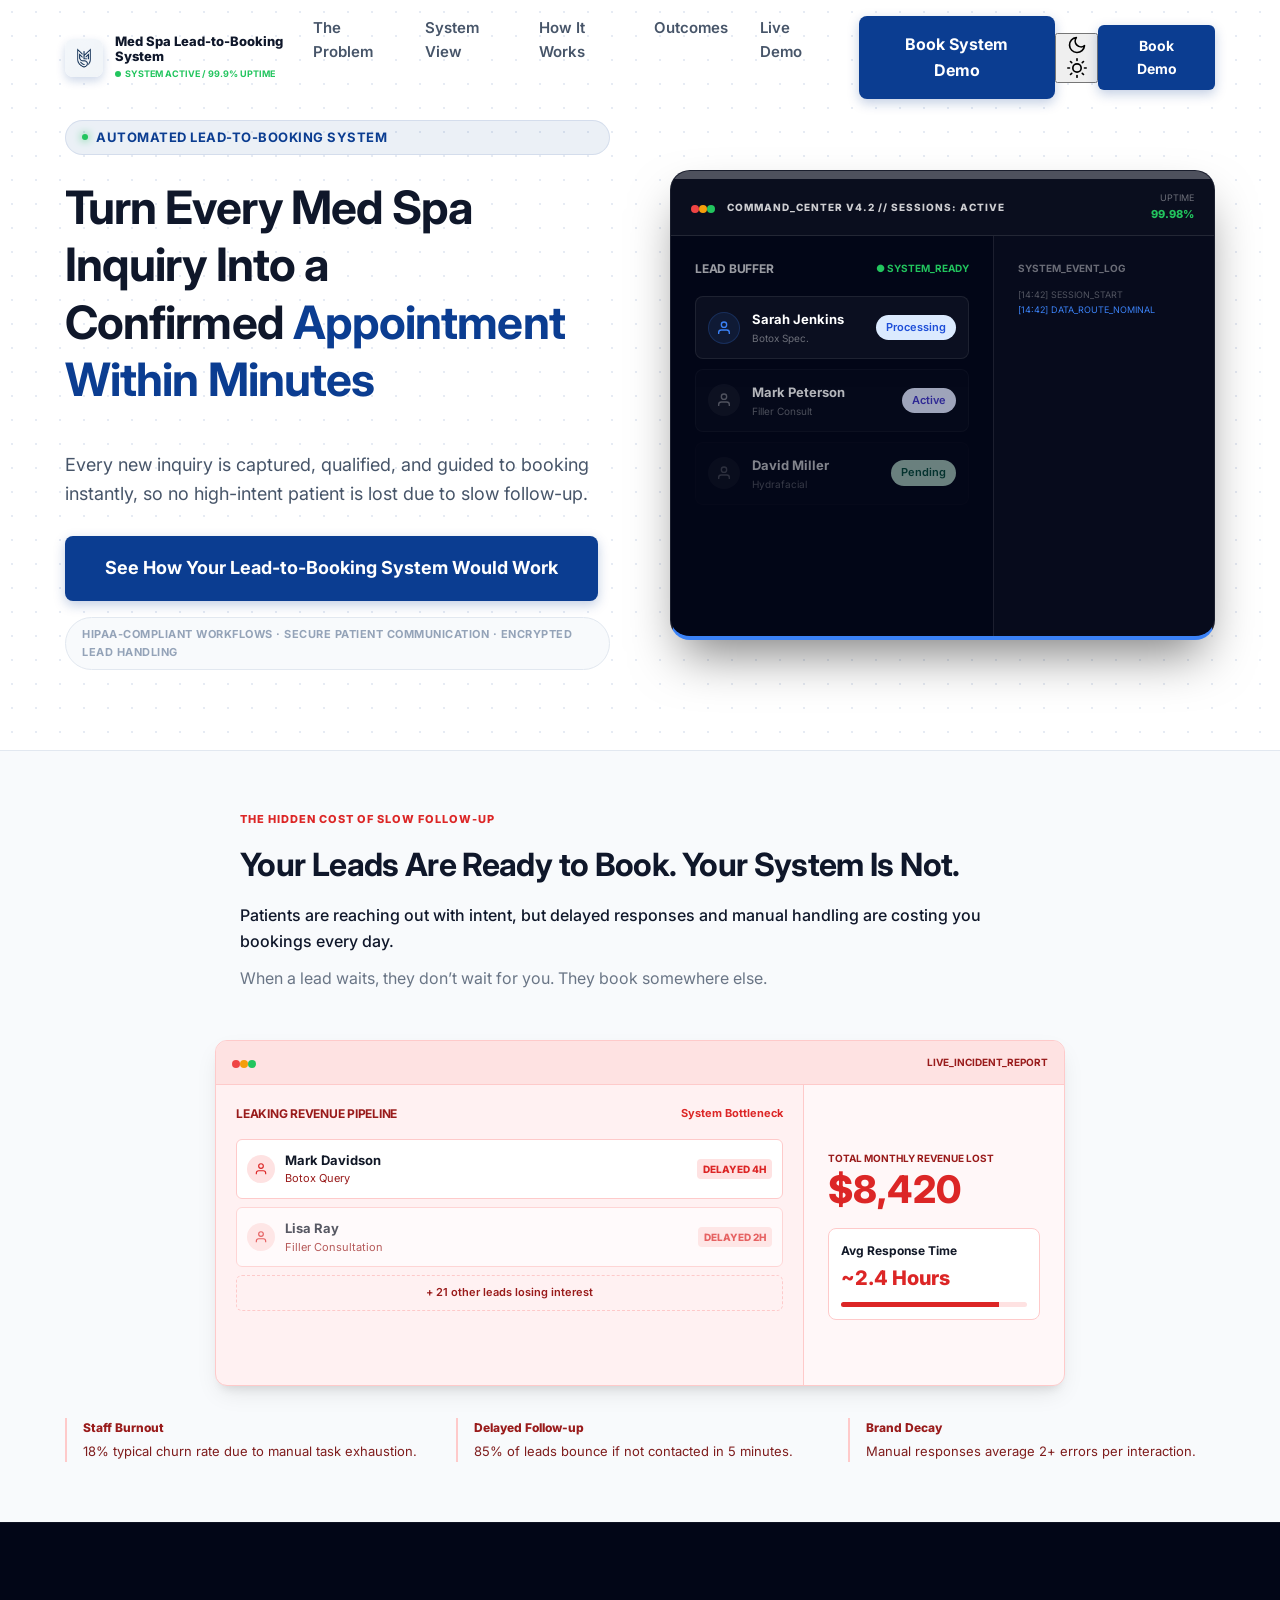
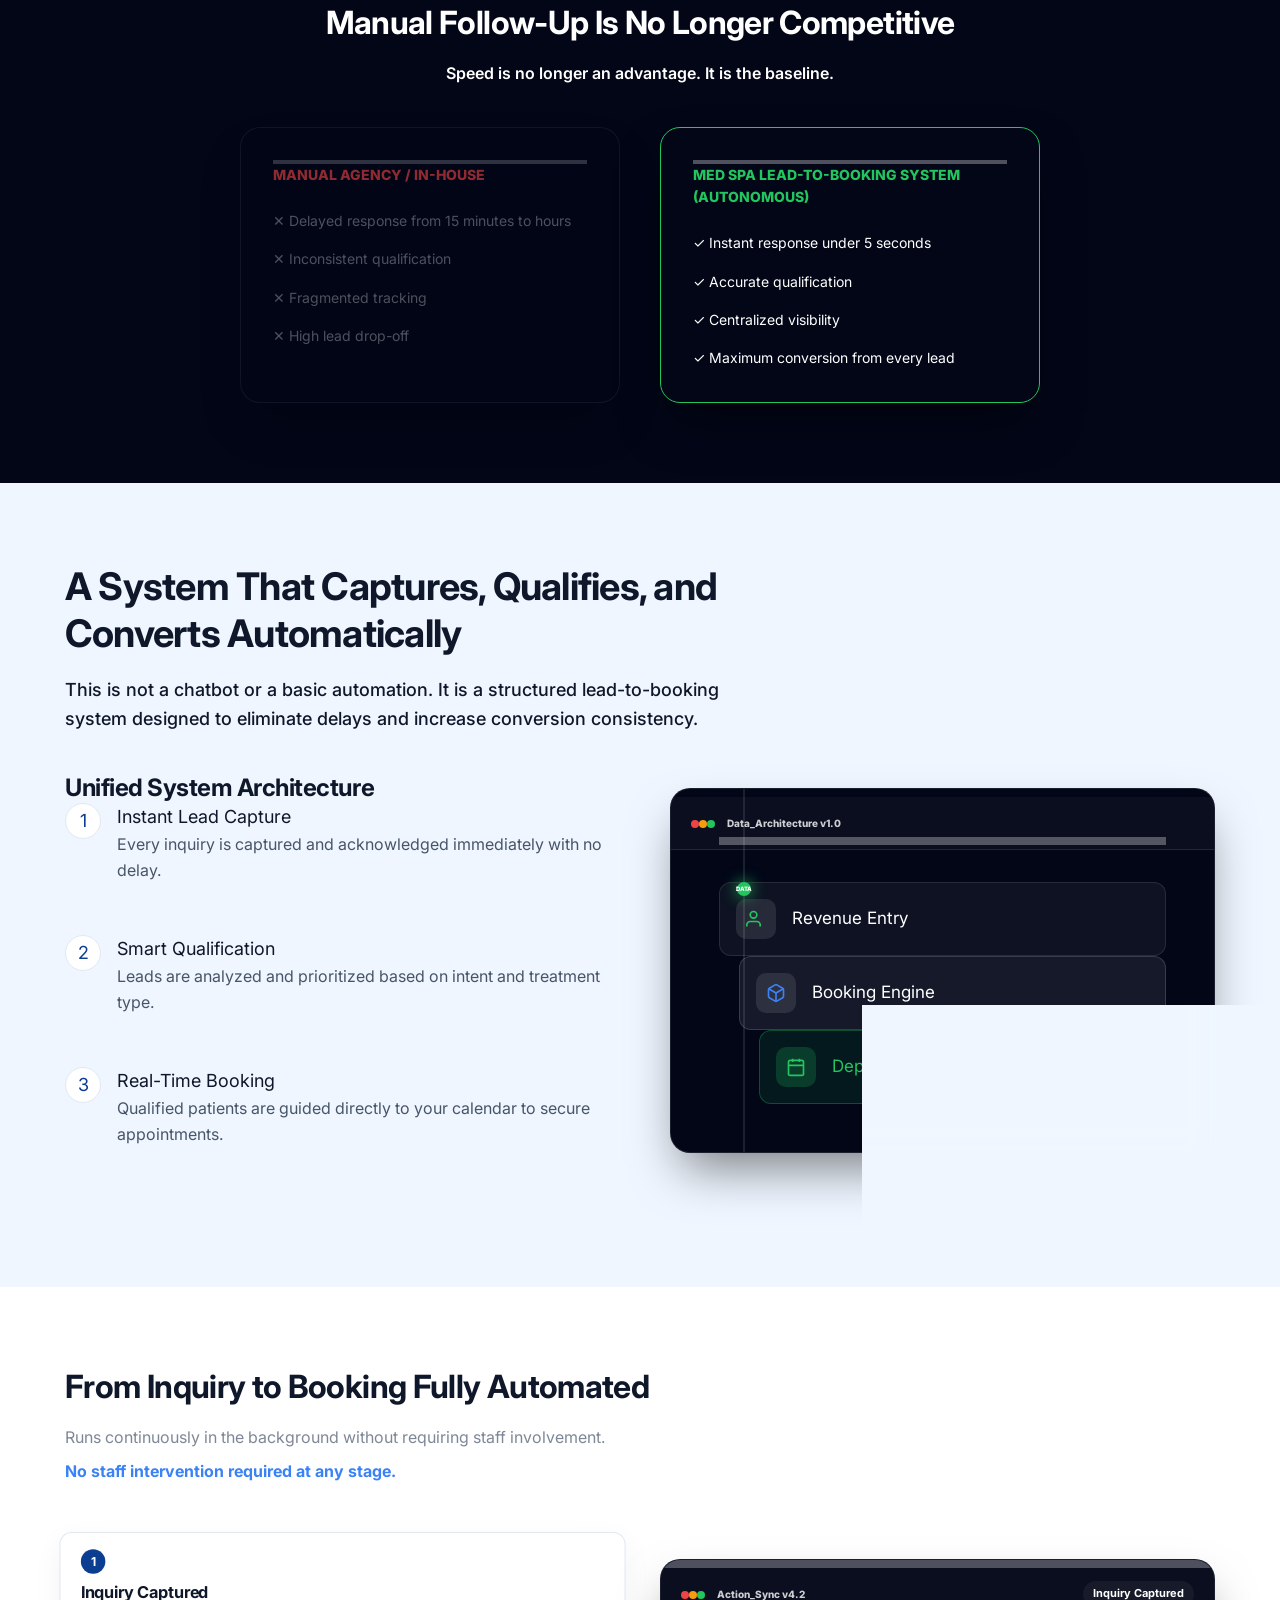
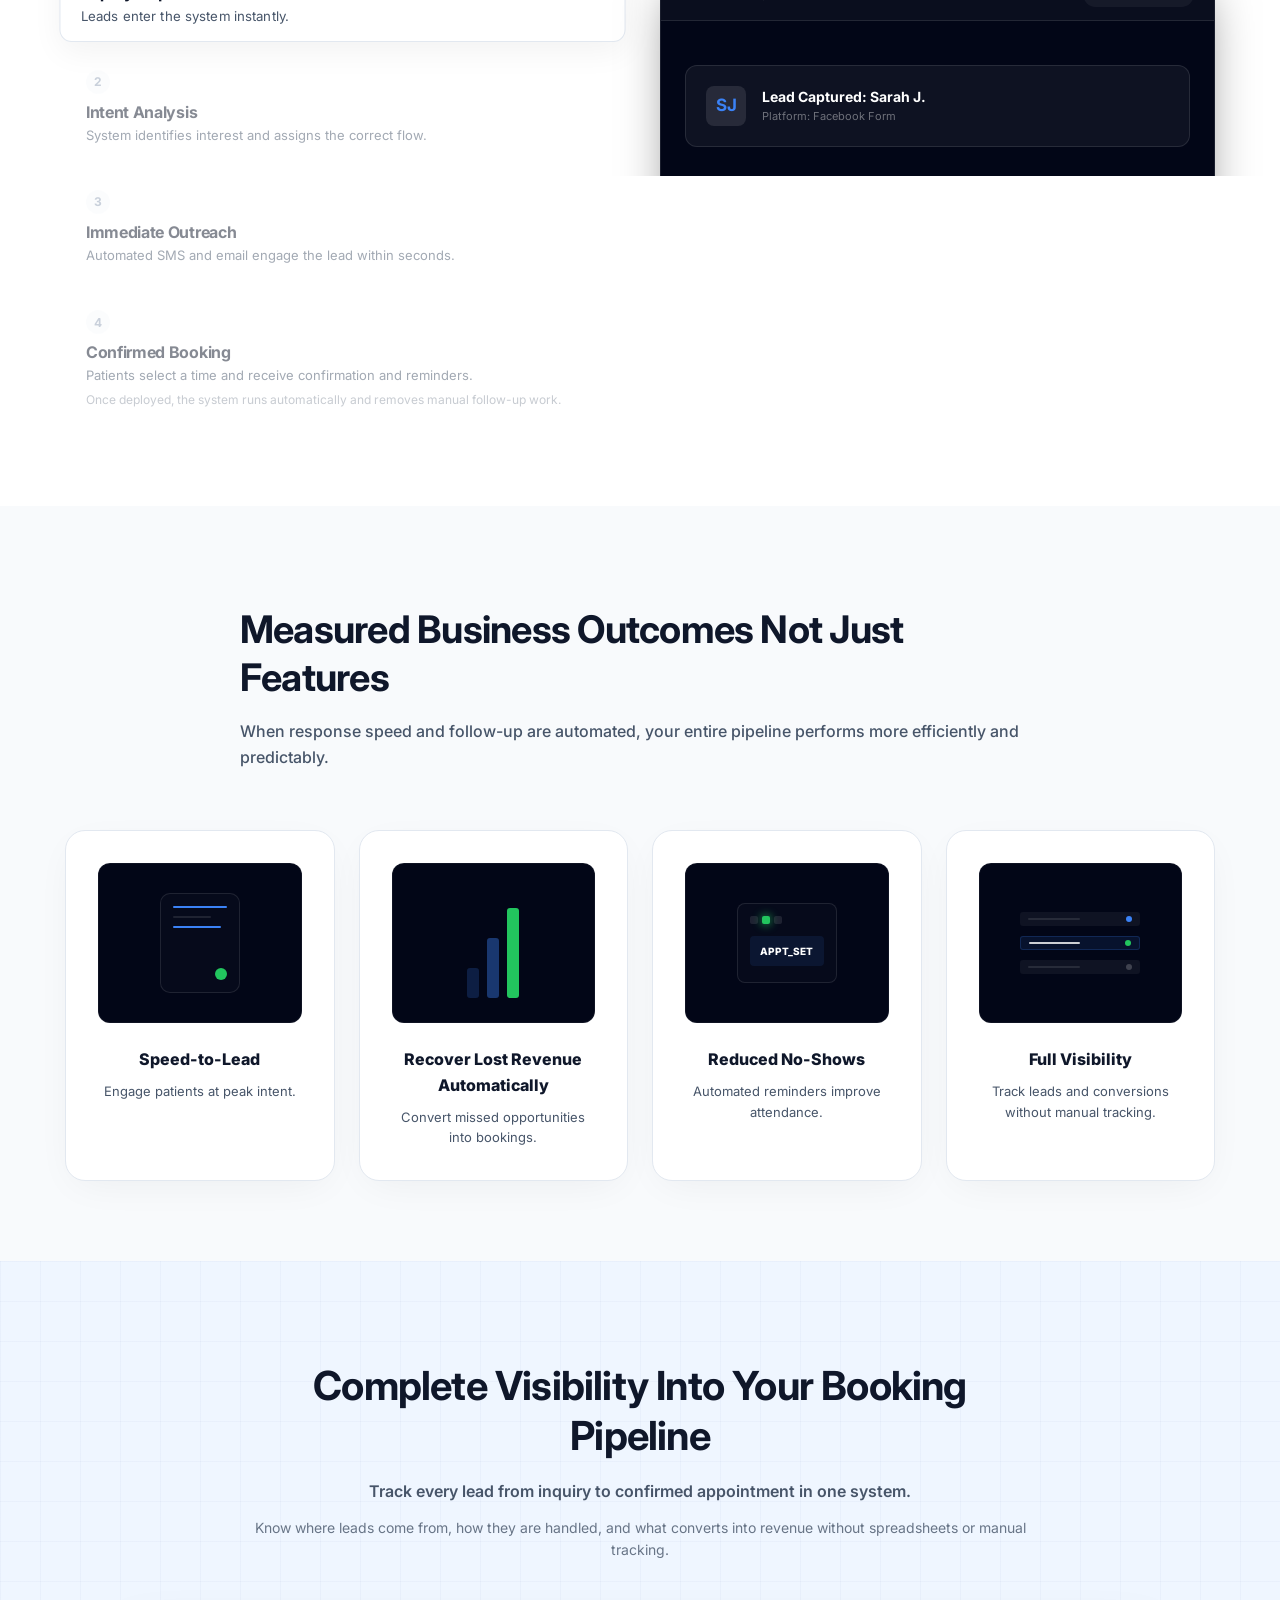
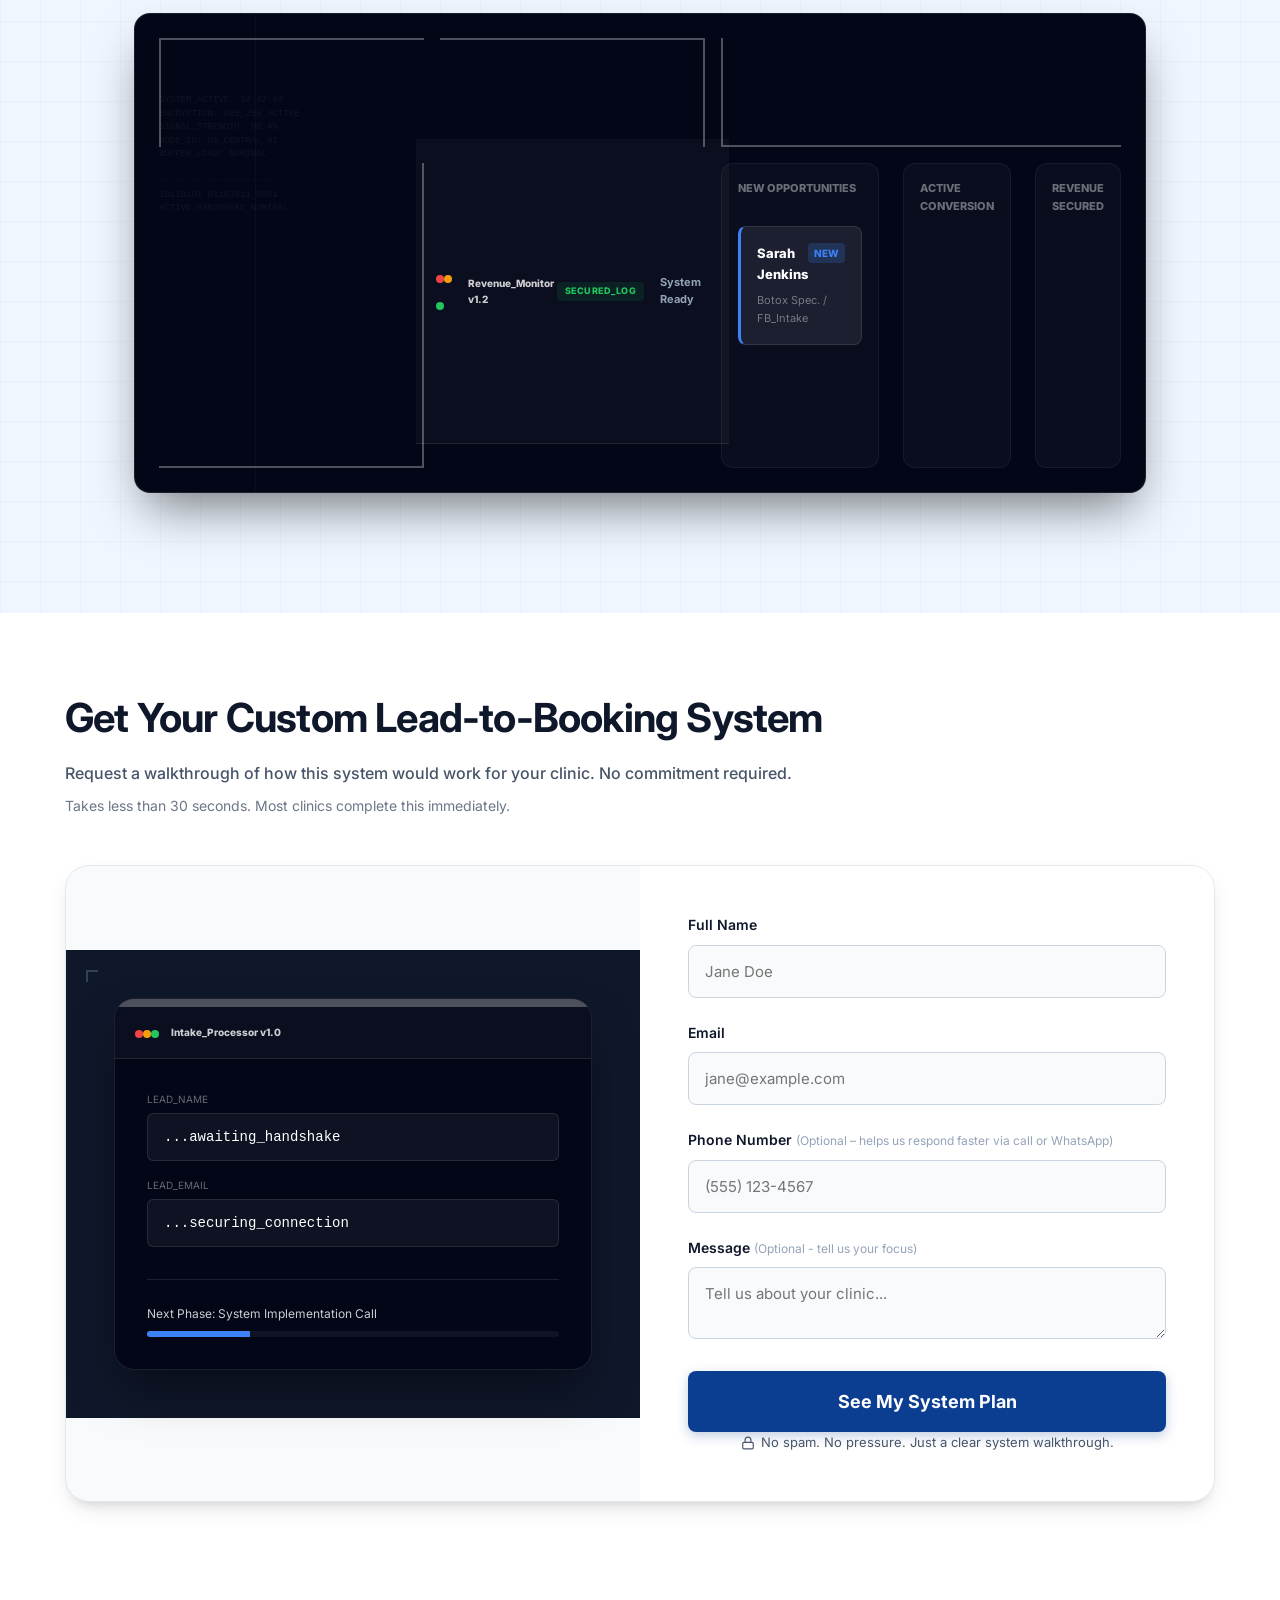
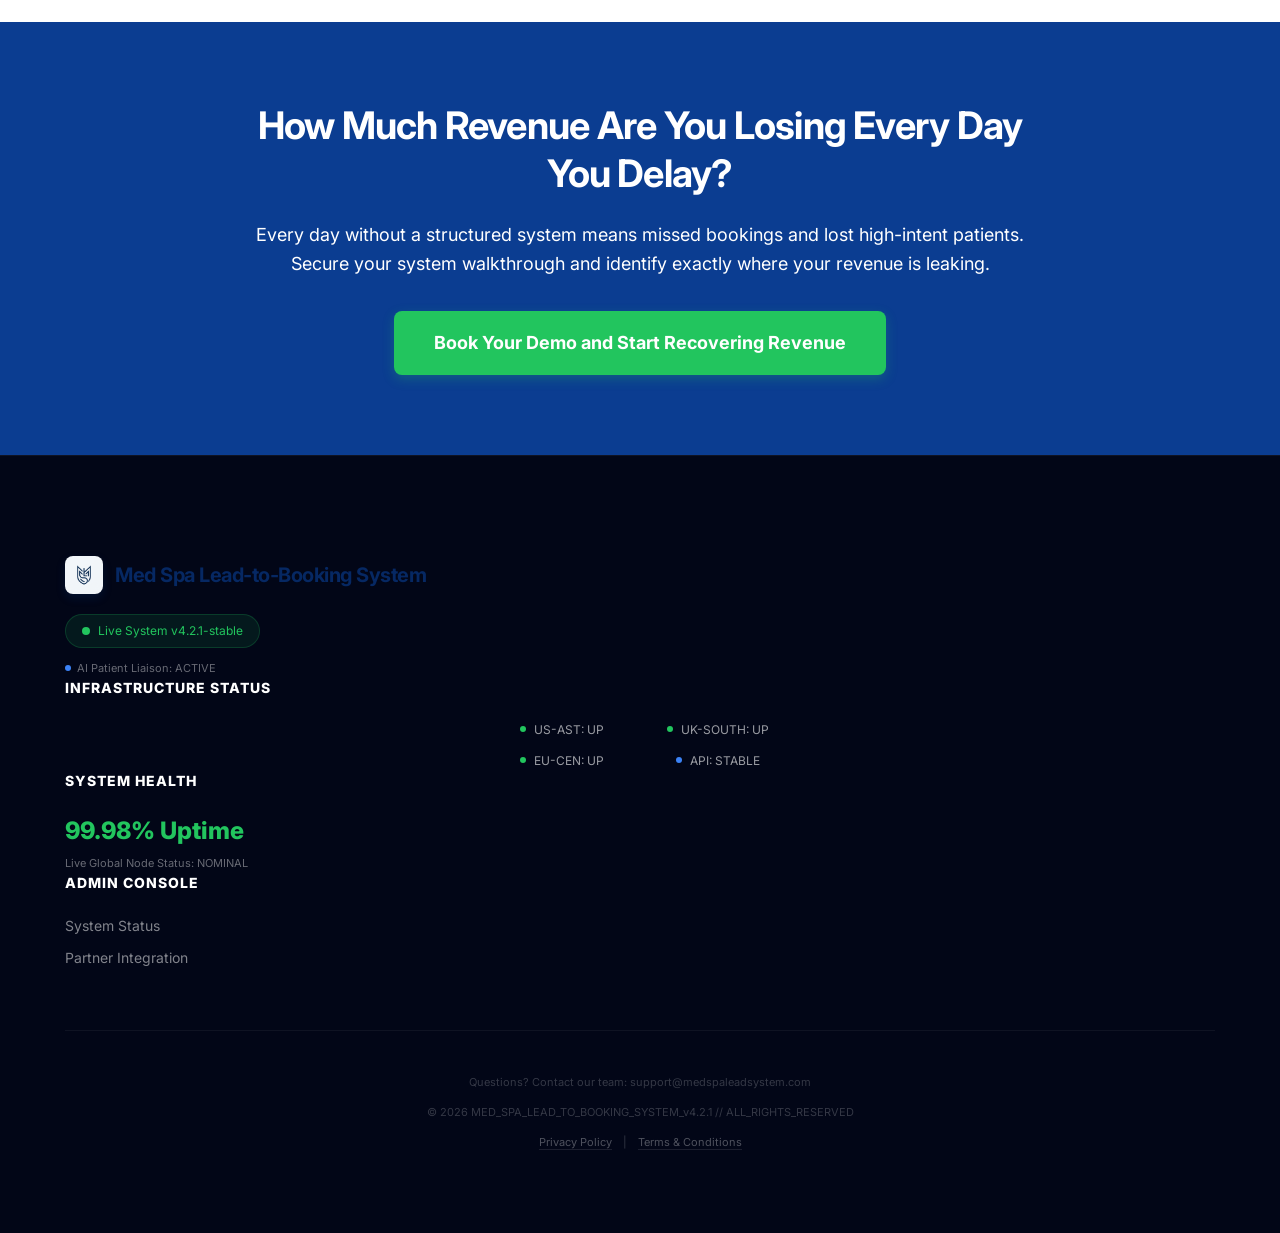
==== commit bd17231d: "Add Zapier script and chatbot embed to index.html" ====
--- a/index.html
+++ b/index.html
@@ -10,6 +10,7 @@
     <link rel="preconnect" href="https://fonts.gstatic.com" crossorigin>
     <link href="https://fonts.googleapis.com/css2?family=Inter:wght@400;500;600;700;800&display=swap" rel="stylesheet">
     <link rel="stylesheet" href="styles.css">
+    <script async type='module' src='https://interfaces.zapier.com/assets/web-components/zapier-interfaces/zapier-interfaces.esm.js'></script>
 </head>
 
 <body id="top">
@@ -20,7 +21,7 @@
             <a href="#top" class="header-brand">
                 <img src="assets/logo.png" class="brand-logo" alt="Med Spa Lead-to-Booking System Logo">
                 <div style="display:flex; flex-direction:column; min-width:160px; flex-shrink:1;">
-                    <span class="nav-brand-text" style="color: #0b3d91 !important; display: block !important; font-weight: 800; font-size: 13px; line-height: 1.2; visibility: visible !important;">Med Spa Lead-to-Booking System</span>
+                    <span class="nav-brand-text" style="display: block !important; font-weight: 800; font-size: 13px; line-height: 1.2; visibility: visible !important;">Med Spa Lead-to-Booking System</span>
                     <div style="display: flex; align-items: center; gap: 4px; font-size: 9px; font-weight: 700; color: #22c55e; margin-top: 2px;">
                         <span class="pulse-dot" style="width: 6px; height: 6px; background: var(--cta-green);"></span> SYSTEM ACTIVE / 99.9% UPTIME
                     </div>
@@ -38,10 +39,17 @@
                 <a href="#workflow" class="nav-link">How It Works</a>
                 <a href="#results" class="nav-link">Outcomes</a>
                 <a href="#demo-form" class="nav-link">Live Demo</a>
+                <!-- Mobile Only CTA -->
+                <a href="#demo-form" class="btn btn-primary btn-nav-mobile">Book System Demo</a>
             </nav>
             
-            <div class="header-action">
-                <a href="#demo-form" class="btn btn-primary" style="padding: 10px 24px; font-size: 14px; border-radius: 6px;">Book Demo</a>
+            <div class="header-action" style="display: flex; align-items: center;">
+                <!-- Theme Toggle -->
+                <button class="theme-toggle" id="themeToggle" aria-label="Toggle Theme">
+                    <svg class="icon-moon" width="20" height="20" viewBox="0 0 24 24" fill="none" stroke="currentColor" stroke-width="2" stroke-linecap="round" stroke-linejoin="round"><path d="M21 12.79A9 9 0 1 1 11.21 3 7 7 0 0 0 21 12.79z"></path></svg>
+                    <svg class="icon-sun" width="20" height="20" viewBox="0 0 24 24" fill="none" stroke="currentColor" stroke-width="2" stroke-linecap="round" stroke-linejoin="round"><circle cx="12" cy="12" r="5"></circle><line x1="12" y1="1" x2="12" y2="3"></line><line x1="12" y1="21" x2="12" y2="23"></line><line x1="4.22" y1="4.22" x2="5.64" y2="5.64"></line><line x1="18.36" y1="18.36" x2="19.78" y2="19.78"></line><line x1="1" y1="12" x2="3" y2="12"></line><line x1="21" y1="12" x2="23" y2="12"></line><line x1="4.22" y1="19.78" x2="5.64" y2="18.36"></line><line x1="18.36" y1="5.64" x2="19.78" y2="4.22"></line></svg>
+                </button>
+                <a href="#demo-form" class="btn btn-primary btn-desktop-demo" style="padding: 10px 24px; font-size: 14px; border-radius: 6px;">Book Demo</a>
             </div>
         </div>
     </header>
@@ -238,8 +246,8 @@
     <section class="section bg-superdark text-white" style="border-top: 1px solid rgba(255,255,255,0.05);">
         <div class="container container-narrow fade-in">
             <div class="text-center" style="margin-bottom: 40px;">
-                <h2 style="font-size: 32px; margin-bottom: 18px; color: white;">Manual Follow-Up Is No Longer Competitive</h2>
-                <p style="color: rgba(255,255,255,0.7); font-weight: 600;">Speed is no longer an advantage. It is the baseline.</p>
+                <h2 style="font-size: 32px; margin-bottom: 18px;">Manual Follow-Up Is No Longer Competitive</h2>
+                <p style="font-weight: 600;">Speed is no longer an advantage. It is the baseline.</p>
             </div>
             
             <div class="comparison-grid grid-res-2">
@@ -678,6 +686,9 @@
                     <div style="background: rgba(34, 197, 94, 0.1); border: 1px solid rgba(34, 197, 94, 0.2); border-radius: 100px; padding: 6px 16px; display: inline-flex; align-items:center; gap:8px; font-size: 12px; color: var(--cta-green);">
                         <span class="pulse-dot" style="background: var(--cta-green); width: 8px; height: 8px;"></span> Live System v4.2.1-stable
                     </div>
+                    <div style="margin-top: 12px; font-size: 11px; color: rgba(255,255,255,0.4); display: flex; align-items: center; gap: 6px;">
+                        <span style="width: 6px; height: 6px; background: var(--secondary-blue); border-radius: 50%; animation: pulseNode 3s infinite;"></span> AI Patient Liaison: ACTIVE
+                    </div>
                 </div>
                 
                 <!-- Regional Infrastructure -->
@@ -761,6 +772,8 @@
     </div>
 
     <script src="script.js"></script>
+    <!-- Zapier Chatbot Protocol -->
+    <zapier-interfaces-chatbot-embed is-popup='true' chatbot-id='cmnsja83u004e9eg05ka2matl'></zapier-interfaces-chatbot-embed>
 </body>
 
 </html>
--- a/styles.css
+++ b/styles.css
@@ -122,6 +122,9 @@
 .text-white, .text-white p, .text-white h2, .text-white h3 { color: var(--bg-white) !important; }
 .text-primary { color: var(--primary-blue); }
 .text-green { color: var(--cta-green) !important; }
+.text-left { text-align: left; }
+.text-center { text-align: center; }
+.text-right { text-align: right; }
 
 /* Shadows */
 .shadow-soft { box-shadow: 0 10px 40px -10px rgba(0,0,0,0.06); }
@@ -150,6 +153,61 @@
 .nav-link:hover::after, .nav-link.active::after { width: 100%; }
 @media (min-width: 900px) { .header-nav { display: flex; } }
 
+/* Mobile Menu Toggle Styles */
+.mobile-nav-toggle {
+    display: none;
+    background: none;
+    border: none;
+    color: var(--primary-blue);
+    cursor: pointer;
+    padding: 8px;
+    z-index: 1001;
+    transition: transform 0.3s var(--cubic-smooth);
+}
+.mobile-nav-toggle:active { transform: scale(0.9); }
+.mobile-nav-toggle svg { display: block; }
+
+.site-header.menu-open .mobile-nav-toggle { color: var(--primary-blue); }
+.site-header.menu-open .nav-brand-text { color: var(--primary-blue) !important; }
+.site-header.menu-open .brand-logo { filter: none; }
+
+/* Mobile Menu Glassmorphism and Half-Screen logic */
+@media (max-width: 900px) {
+    .header-nav {
+        display: flex;
+        position: fixed;
+        top: 0;
+        left: 0;
+        width: 100%;
+        height: auto !important;
+        min-height: 50vh;
+        background: rgba(255, 255, 255, 0.85) !important;
+        backdrop-filter: blur(20px) saturate(180%);
+        -webkit-backdrop-filter: blur(20px) saturate(180%);
+        border-bottom: 1px solid rgba(0, 0, 0, 0.05);
+        flex-direction: column;
+        justify-content: center;
+        align-items: center;
+        gap: 24px;
+        z-index: 1000;
+        transform: translateY(-100%);
+        transition: transform 0.4s var(--cubic-smooth);
+        padding: 100px 40px 60px 40px;
+        box-shadow: 0 10px 30px rgba(0, 0, 0, 0.05);
+    }
+    
+    .site-header.menu-open .header-nav { transform: translateY(0); }
+    
+    .header-nav .nav-link {
+        font-size: 20px !important;
+        color: var(--primary-blue) !important;
+        font-weight: 700;
+        opacity: 0.8;
+    }
+    
+    .header-nav .nav-link:hover, .header-nav .nav-link.active { color: var(--primary-dark) !important; opacity: 1; }
+}
+
 /* Base Layout */
 .section { padding: var(--section-padding) 24px; position: relative; }
 .container { max-width: 1150px; margin: 0 auto; }
@@ -313,18 +371,170 @@
 .site-footer { border-top: 1px solid rgba(255,255,255,0.05); padding: 40px 0; font-size: 14px; }
 .footer-bar { display: grid; grid-template-columns: 1fr 1fr 1fr; align-items: center; }
 
+/* Responsive Grid Utilities */
+.grid-res-2 { display: grid; grid-template-columns: 1fr 1fr; gap: 40px; }
+.grid-res-3 { display: grid; grid-template-columns: repeat(3, 1fr); gap: 24px; }
+.grid-res-4 { display: grid; grid-template-columns: repeat(4, 1fr); gap: 24px; }
+.grid-res-leak { display: grid; grid-template-columns: 1fr 260px; }
+
 @media (max-width: 900px) {
-    .section { overflow-x: hidden; width: 100%; }
-    .grid-2 { grid-template-columns: 1fr; gap: 40px; }
-    h1 { font-size: 32px; }
-    .brand-name { font-size: 14px; white-space: nowrap; max-width: 160px; overflow: hidden; text-overflow: ellipsis; }
-    .header-brand { gap: 8px; }
-    .header-action { transform: scale(0.9); transform-origin: right; }
-    .sys-grid-responsive { grid-template-columns: 1fr; }
-    .how-it-works-grid { grid-template-columns: 1fr; }
-    .visual-viewport { height: 350px; }
-    .realistic-board { grid-template-columns: 1fr; width: 100%; max-width: 100%; }
-    .footer-bar { grid-template-columns: 1fr; gap: 24px; text-align: center; }
+    .section { padding: 80px 20px; overflow-x: hidden; width: 100%; }
+    .container { padding: 0; width: 100%; }
+    .grid-2, .grid-res-2, .grid-res-3, .grid-res-4, .grid-res-leak { 
+        grid-template-columns: 1fr !important; 
+        gap: 32px; 
+    }
+    
+    .text-center-mobile { text-align: center !important; }
+    .mx-auto-mobile { margin-left: auto !important; margin-right: auto !important; }
+
+    h1 { font-size: 28px; line-height: 1.2; text-align: center; }
+    h2 { font-size: 24px; line-height: 1.2; text-align: center; }
+    h3 { font-size: 20px; text-align: center; }
+    p { font-size: 15px; text-align: center; }
+    p.subtitle { text-align: center; margin-left: auto; margin-right: auto; max-width: 90%; }
+    
+    .brand-name { 
+        font-size: 12px; 
+        white-space: normal; 
+        max-width: 140px; 
+        line-height: 1.1;
+    }
+    .nav-brand-text { font-size: 11px !important; max-width: 150px; }
+    .site-header .header-container { gap: 10px; }
+    .site-header .nav-brand-text, #main-header .nav-brand-text { color: #0b3d91 !important; visibility: visible !important; opacity: 1 !important; }
+    .site-footer .brand-name { color: #ffffff !important; max-width: none; }
+    .header-brand { gap: 8px; flex: 1; align-items: center; }
+    .header-action { display: none; } /* Hide Book Demo button in header on mobile to save space */
+    .header-action .btn { padding: 8px 16px; font-size: 12px; }
+
+    /* Mobile Navigation Overlay */
+    .mobile-nav-toggle { display: block; }
+    
+    .header-nav {
+        display: flex;
+        position: fixed;
+        top: 0;
+        left: 0;
+        width: 100%;
+        height: 100vh;
+        background: var(--bg-superdark);
+        flex-direction: column;
+        justify-content: center;
+        align-items: center;
+        gap: 32px;
+        z-index: 1000;
+        transform: translateY(-100%);
+        transition: transform 0.5s var(--cubic-smooth);
+        padding: 40px;
+    }
+    
+    .site-header.menu-open .header-nav { transform: translateY(0); }
+    
+    .header-nav .nav-link {
+        font-size: 24px;
+        color: rgba(255, 255, 255, 0.7);
+        font-weight: 700;
+    }
+    
+    .header-nav .nav-link:hover, .header-nav .nav-link.active { color: white; }
+    
+    .pt-header { padding-top: 130px !important; }
+    .btn { padding: 14px 24px; font-size: 15px; width: 100%; display: block; }
+    .hero-content { align-items: center; text-align: center; }
+    .hero-capsule { margin-bottom: 24px; align-self: center; font-size: 11px; }
+    .pill-grid { justify-content: center; text-align: center; }
+    .pill-grid > div { font-size: 10px !important; line-height: 1.4; }
+
+    /* Dashboard Mobile Refinements */
+    .sys-ui-window, .realistic-board, .failure-dashboard { 
+        width: 100% !important; 
+        max-width: 100% !important; 
+        border-radius: 12px; 
+        margin-left: 0 !important;
+        margin-right: 0 !important;
+        height: auto !important;
+        min-height: auto !important;
+        padding: 24px 16px !important;
+    }
+    .sys-hub-bar { padding: 10px 15px; }
+    .sys-grid-responsive { grid-template-columns: 1fr !important; height: auto !important; min-height: auto !important; }
+    .sys-grid-responsive > div { border-right: none !important; border-bottom: 1px solid var(--sys-border); padding: 15px !important; }
+    
+    .visual-viewport { height: auto !important; min-height: 350px; }
+    .realistic-board { padding: 15px; gap: 15px; }
+    /* CRM Board Logic - Declutter */
+    .realistic-board > div[style*="absolute"] { display: none !important; } /* Hide background ghost data on mobile */
+    .pipeline-column { padding: 15px; min-height: auto; width: 100%; }
+    .board-card { width: 100% !important; padding: 12px !important; }
+    
+    /* Internal Grid Overrides */
+    .table-row { grid-template-columns: 1fr auto !important; gap: 10px; }
+    .table-row > div:nth-child(2) { display: none; } 
+    .command-rows > .c-row { padding: 10px !important; }
+    .c-row div[style*="font-size: 13px"] { font-size: 12px !important; }
+    .c-row div[style*="font-size: 10px"] { font-size: 9px !important; }
+
+    /* Problem Section */
+    .grid-res-leak { grid-template-columns: 1fr !important; }
+    .grid-res-leak > div { border-right: none !important; border-bottom: 1px solid #FECACA; padding: 20px !important; }
+    #leakCounter { font-size: 32px !important; text-align: center; }
+    .problem-rows-container { max-width: 100%; }
+
+    /* Solution & Architecture */
+    #solution ul li { flex-direction: column !important; align-items: center !important; text-align: center !important; gap: 12px !important; }
+    #solution ul li > div:last-child { display: flex; flex-direction: column; align-items: center; }
+    .sys-node { padding: 12px !important; gap: 12px !important; width: 100% !important; margin-left: 0 !important; }
+    .sys-icon { width: 32px !important; height: 32px !important; }
+    
+    /* Workflow Steps */
+    .how-it-works-grid { grid-template-columns: 1fr !important; gap: 24px !important; }
+    .steps-container { gap: 8px !important; }
+    .step-item { padding: 12px 15px !important; }
+    .step-item h3 { font-size: 15px !important; }
+    .step-item p { font-size: 12px !important; }
+
+    /* Outcomes */
+    .outcomes-grid { grid-template-columns: 1fr !important; gap: 20px !important; }
+    .outcome-card { padding: 24px !important; border-radius: 16px !important; }
+    .outcome-card div[style*="height: 160px"] { height: 120px !important; }
+
+    /* Pipeline / CRM Board */
+    .realistic-board { 
+        display: flex !important; 
+        flex-direction: column !important; 
+        padding: 10px !important; 
+        gap: 10px !important;
+        max-width: 100% !important;
+    }
+    .pipeline-column { 
+        margin-bottom: 10px; 
+        border: 1px solid rgba(255,255,255,0.1) !important;
+    }
+    .pipeline-column:last-child { margin-bottom: 0; }
+    .pipeline-column > div[style*="text-transform: uppercase"] { 
+        text-align: center; 
+        padding-bottom: 8px; 
+        border-bottom: 1px solid rgba(255,255,255,0.05);
+    }
+
+    /* Form Section */
+    #demo-form .grid-2 { display: flex !important; flex-direction: column-reverse !important; gap: 0 !important; }
+    .form-left, .form-right { padding: 30px 20px !important; width: 100% !important; }
+    .form-left .sys-ui-window { padding: 20px !important; transform: scale(0.9) !important; margin-top: -20px !important; }
+    .hud-line div[style*="height: 48px"] { height: 40px !important; font-size: 12px !important; }
+    
+    /* Footer & Thank You Refinements */
+    .site-footer { padding: 60px 20px; text-align: center; }
+    .grid-4 { grid-template-columns: 1fr !important; gap: 40px !important; }
+    .site-footer div[style*="display:flex; align-items:center; gap:12px;"] { justify-content: center; }
+    .site-footer .grid-res-2 { grid-template-columns: repeat(2, 1fr) !important; gap: 10px !important; }
+    
+    /* Universal Mobile Centering Pass */
+    .text-left, .text-right { text-align: center !important; }
+    .container-narrow, .container-wide, .container { padding-left: 20px !important; padding-right: 20px !important; }
+
+    .footer-bottom { border-top: 1px solid rgba(255,255,255,0.05); padding-top: 24px; }
 }
 
 /* Modal System Styles */
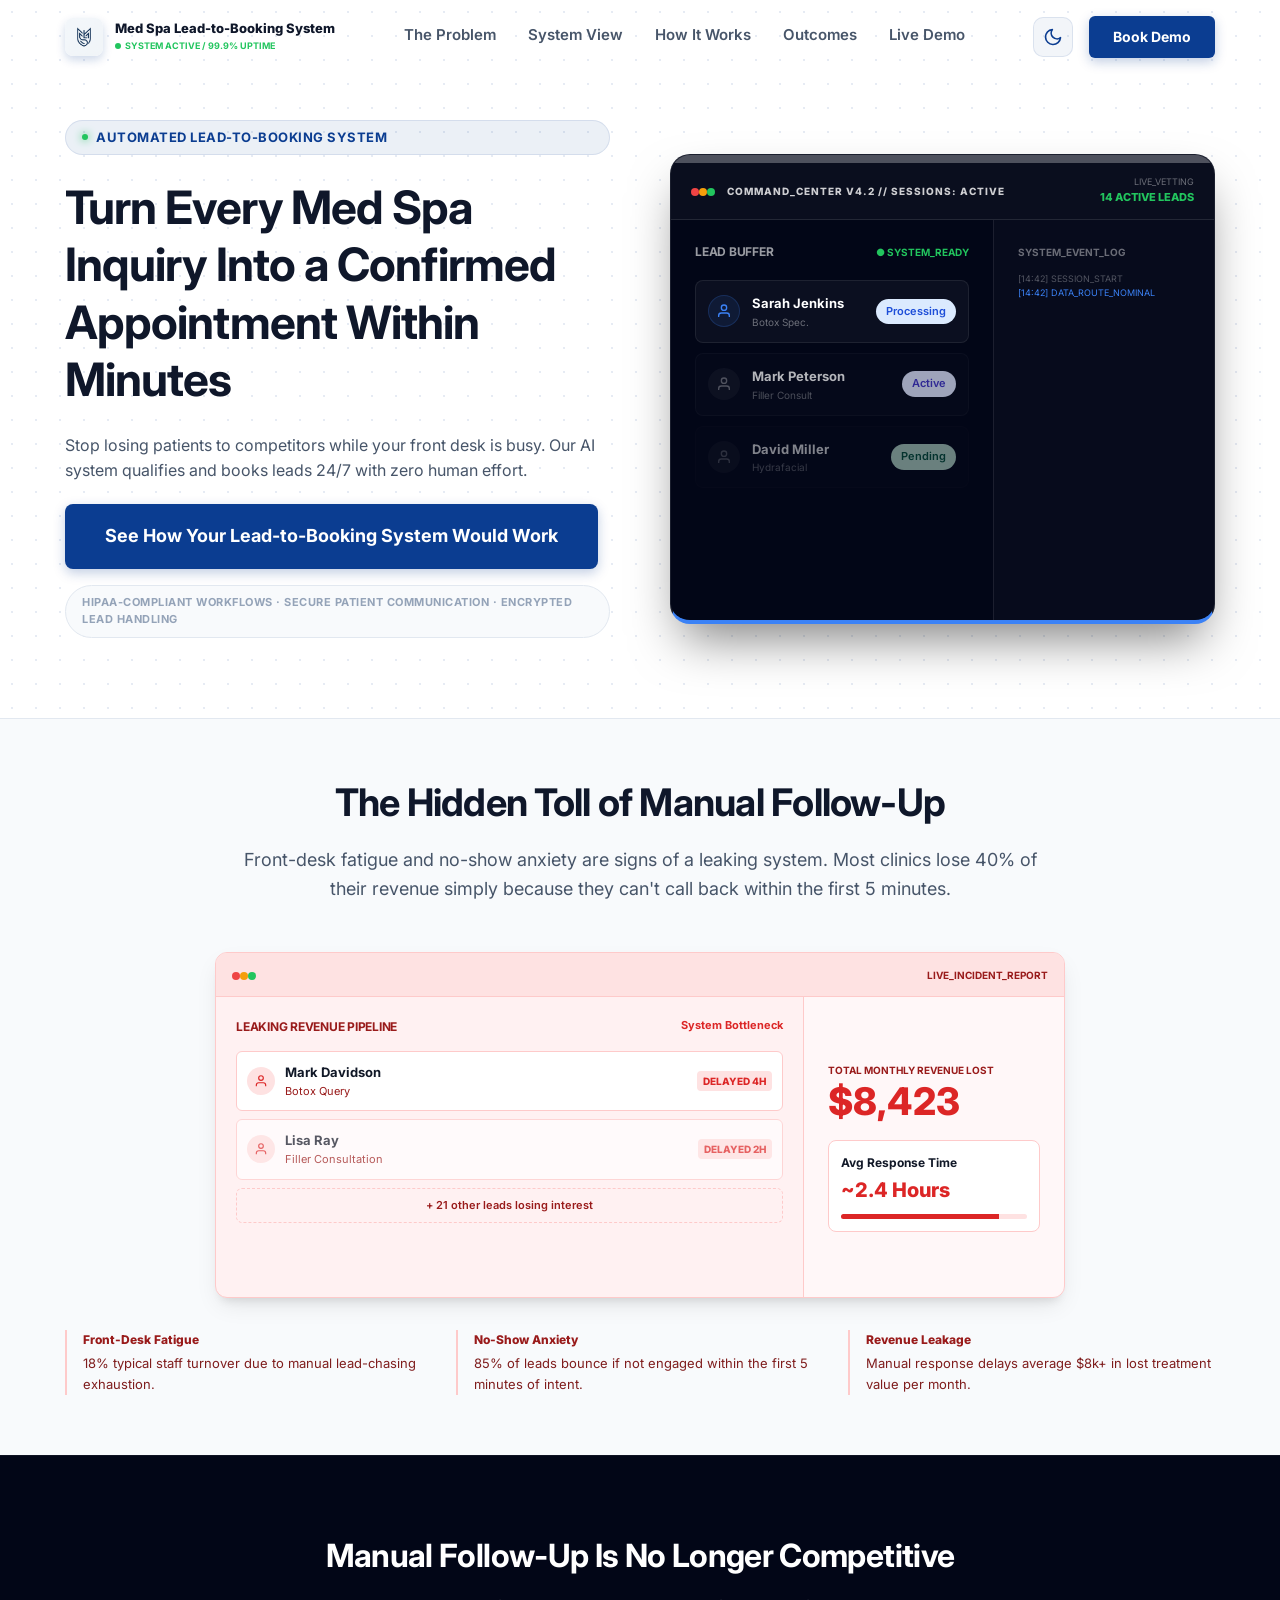
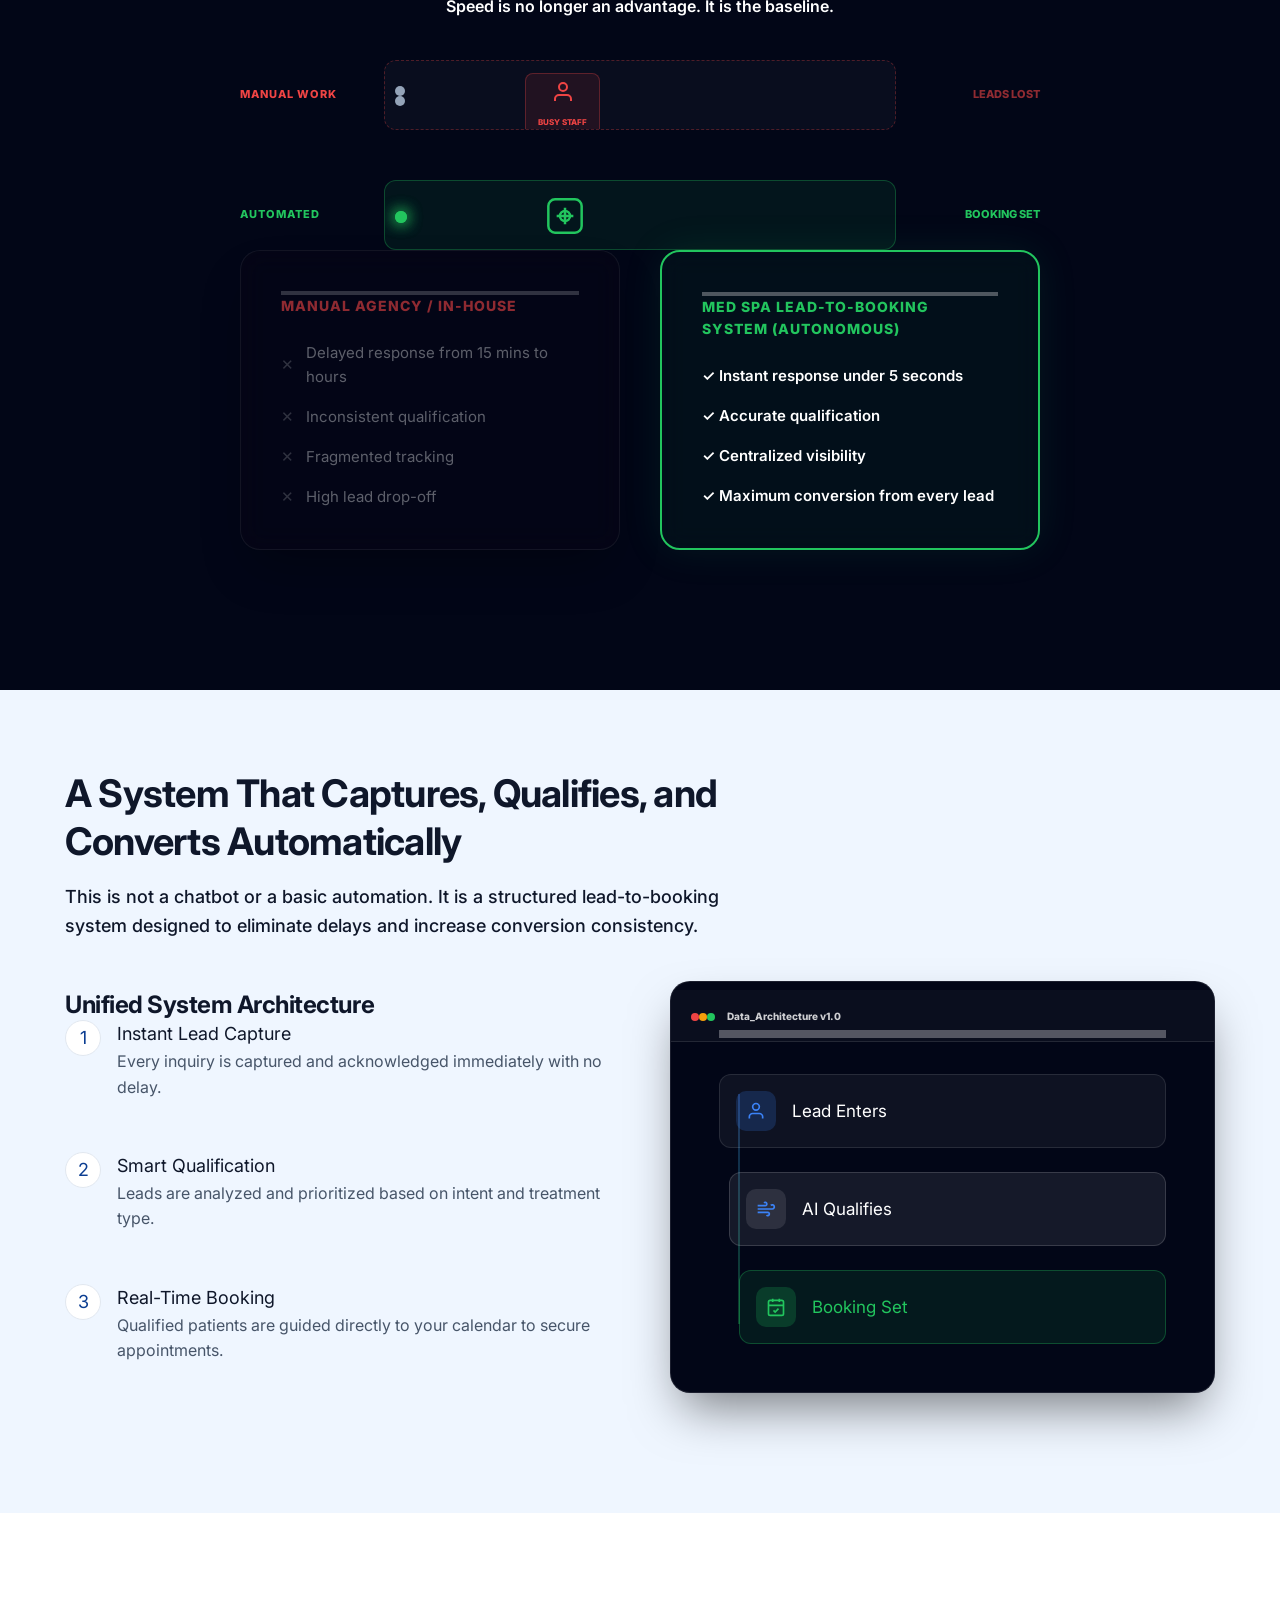
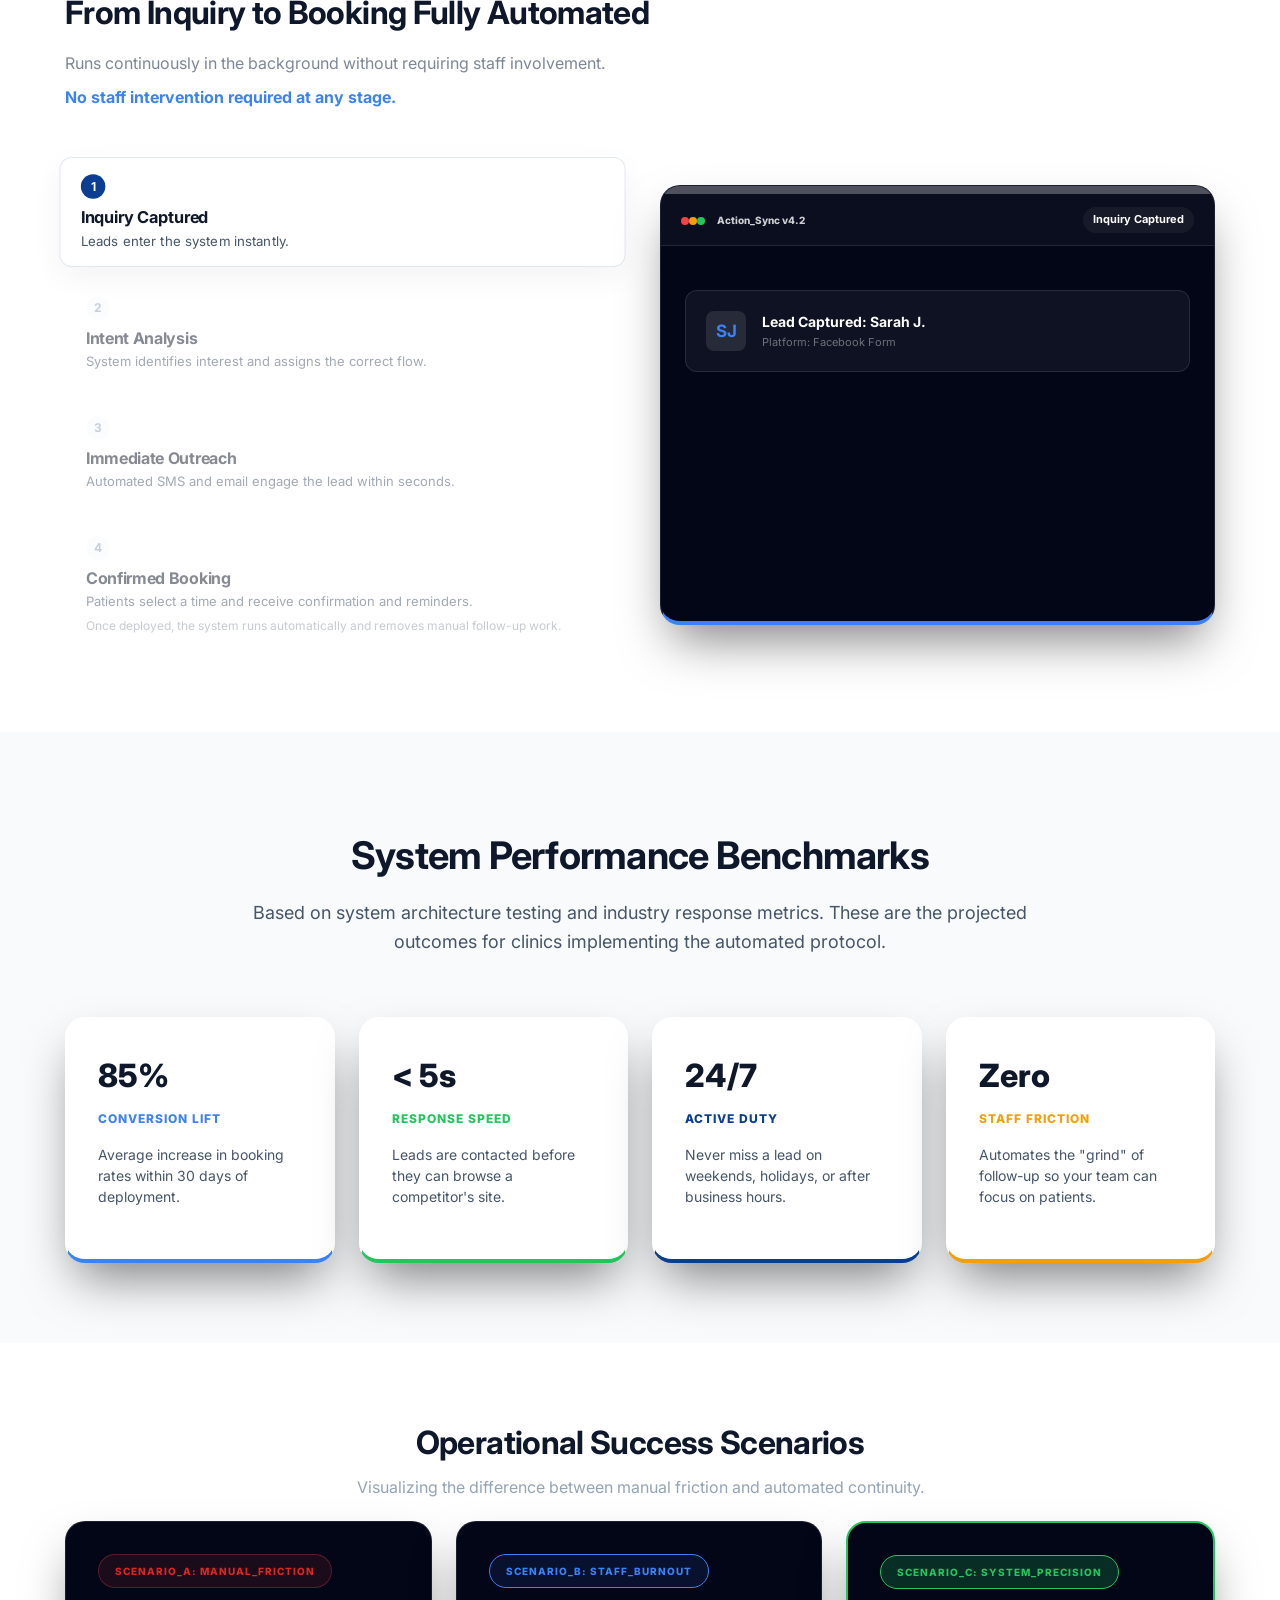
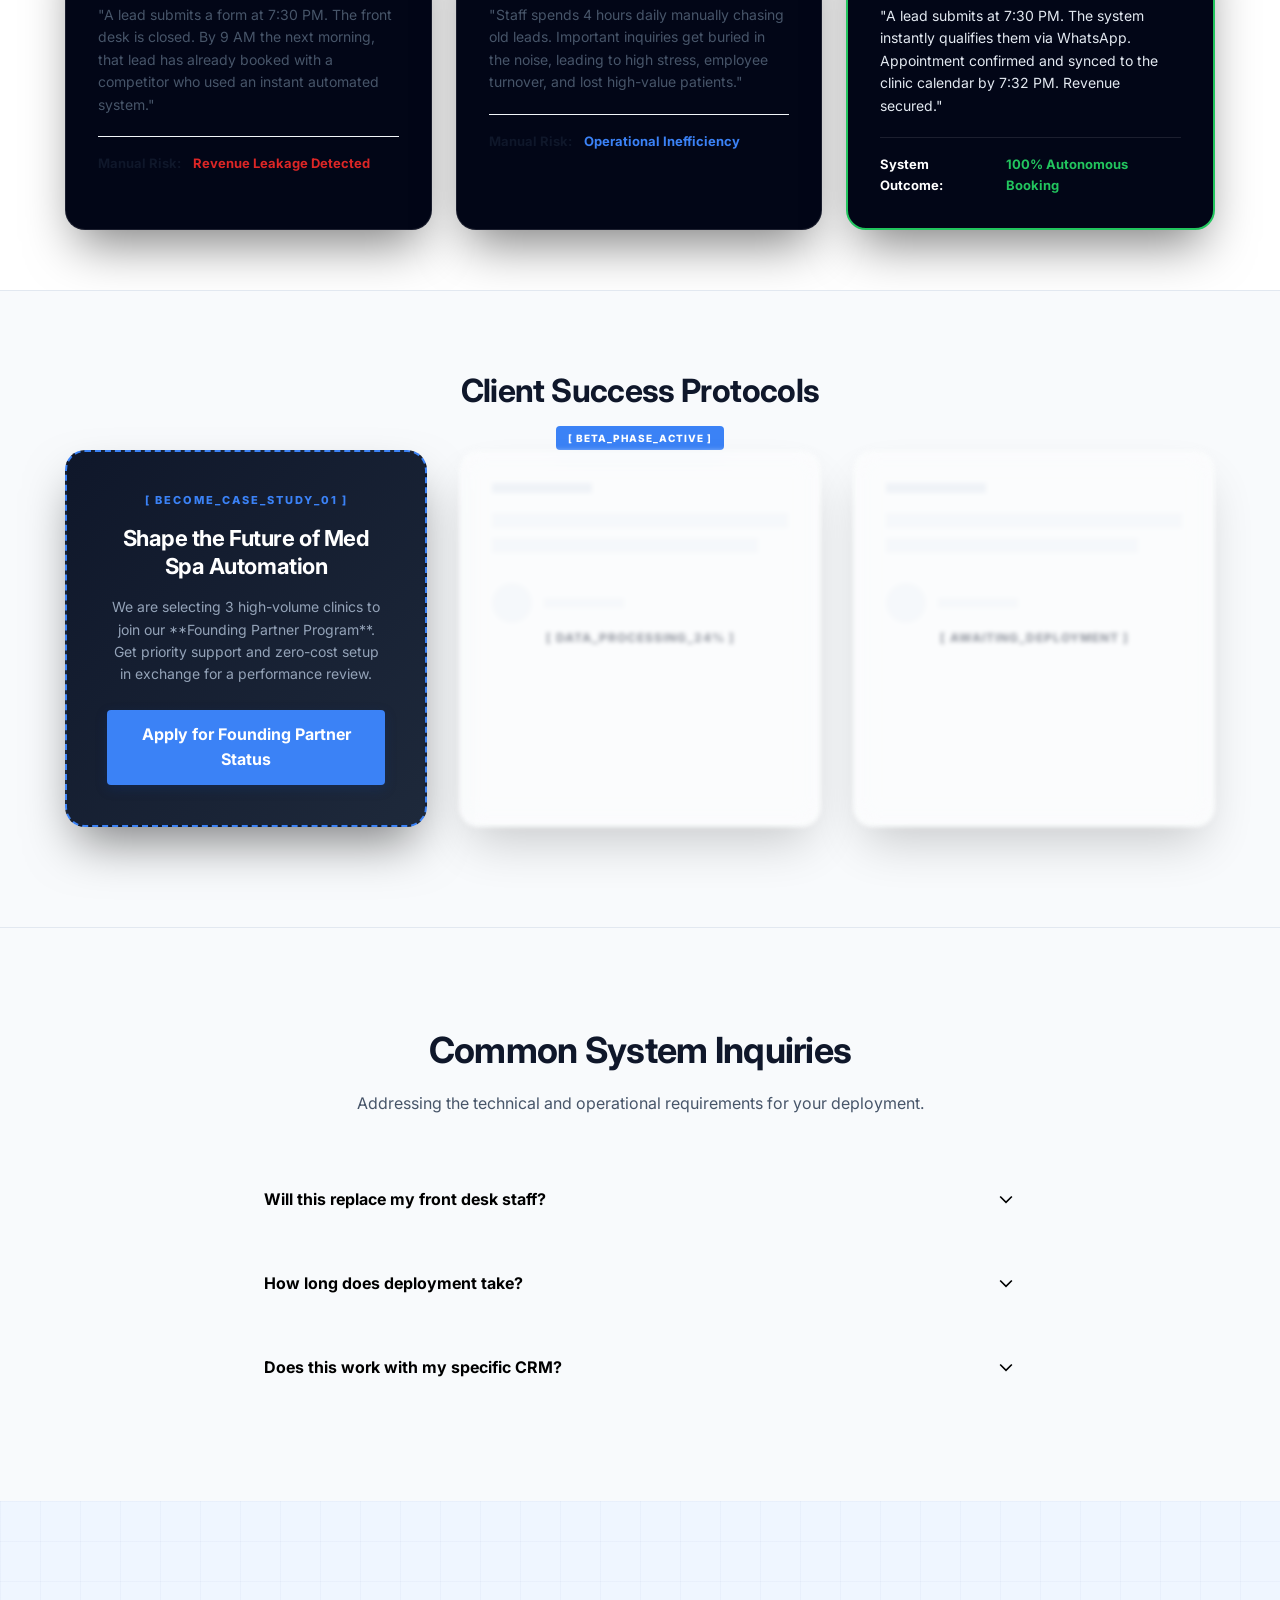
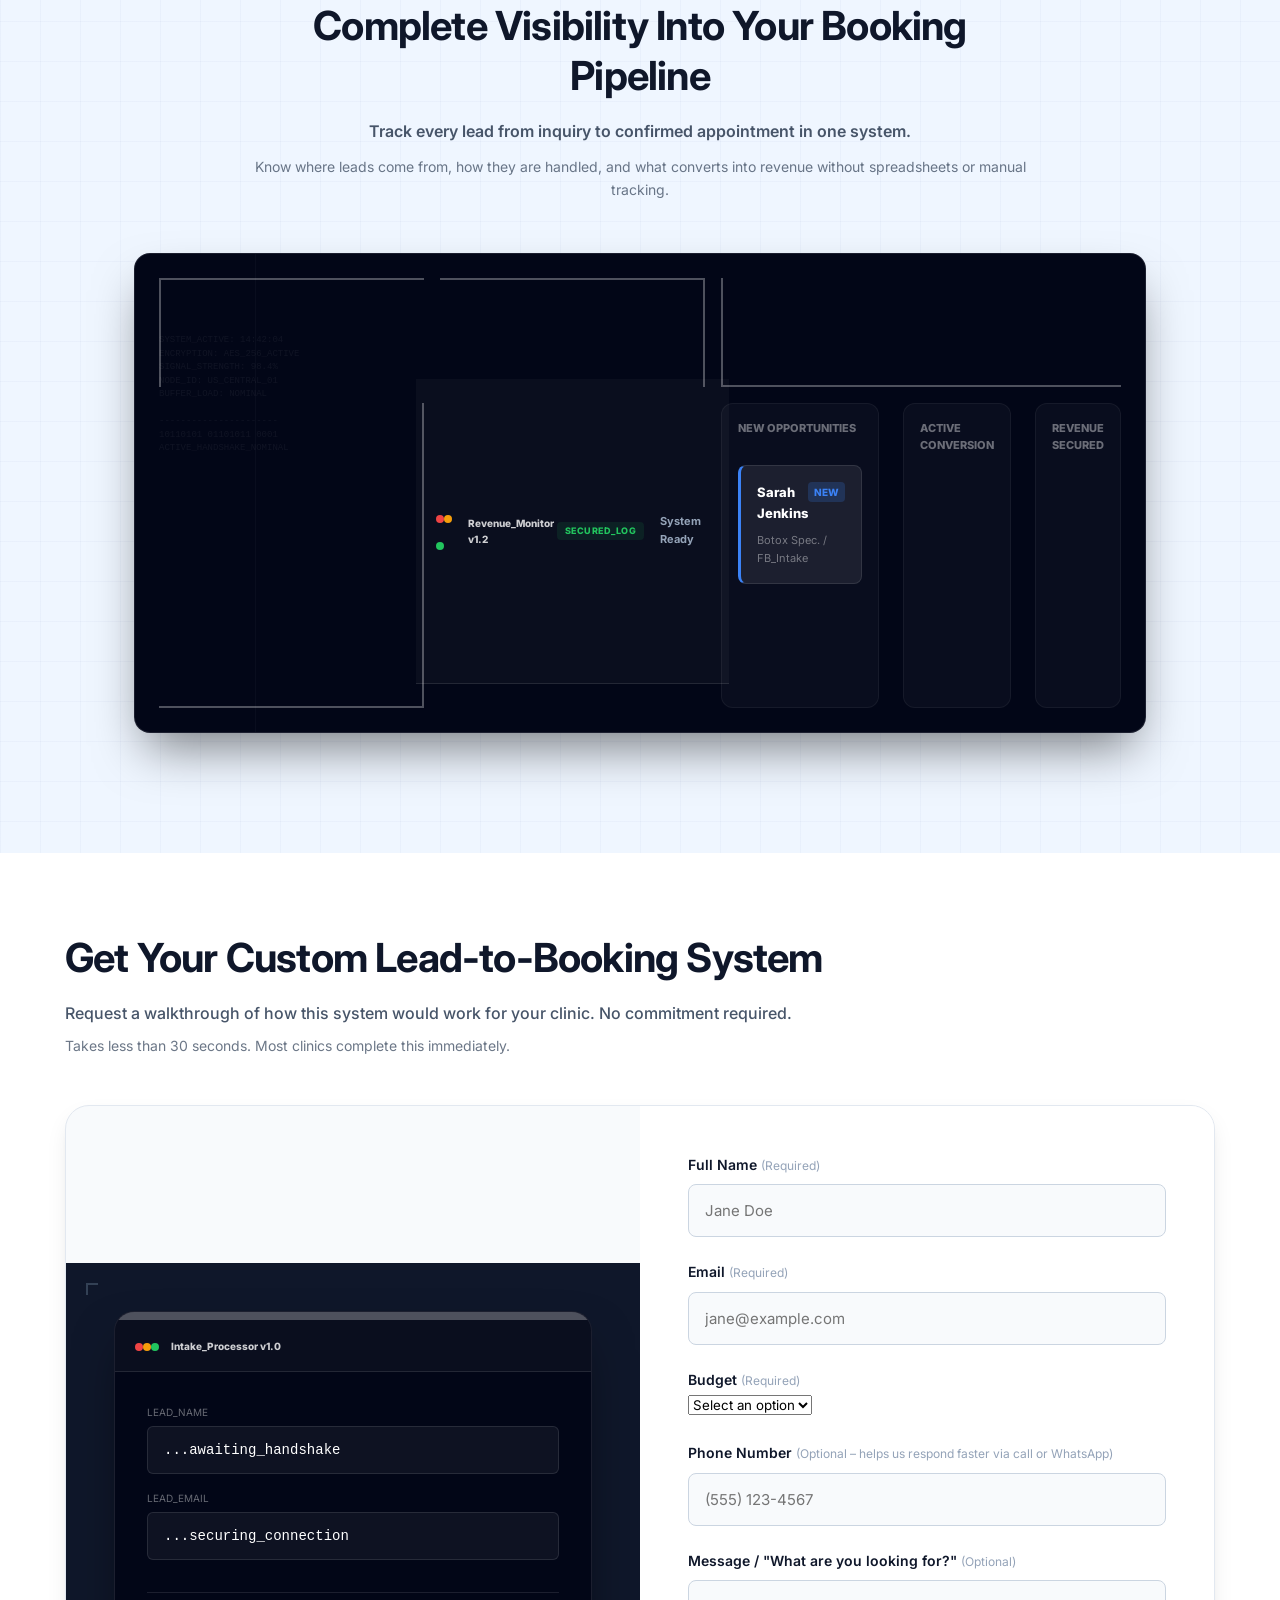
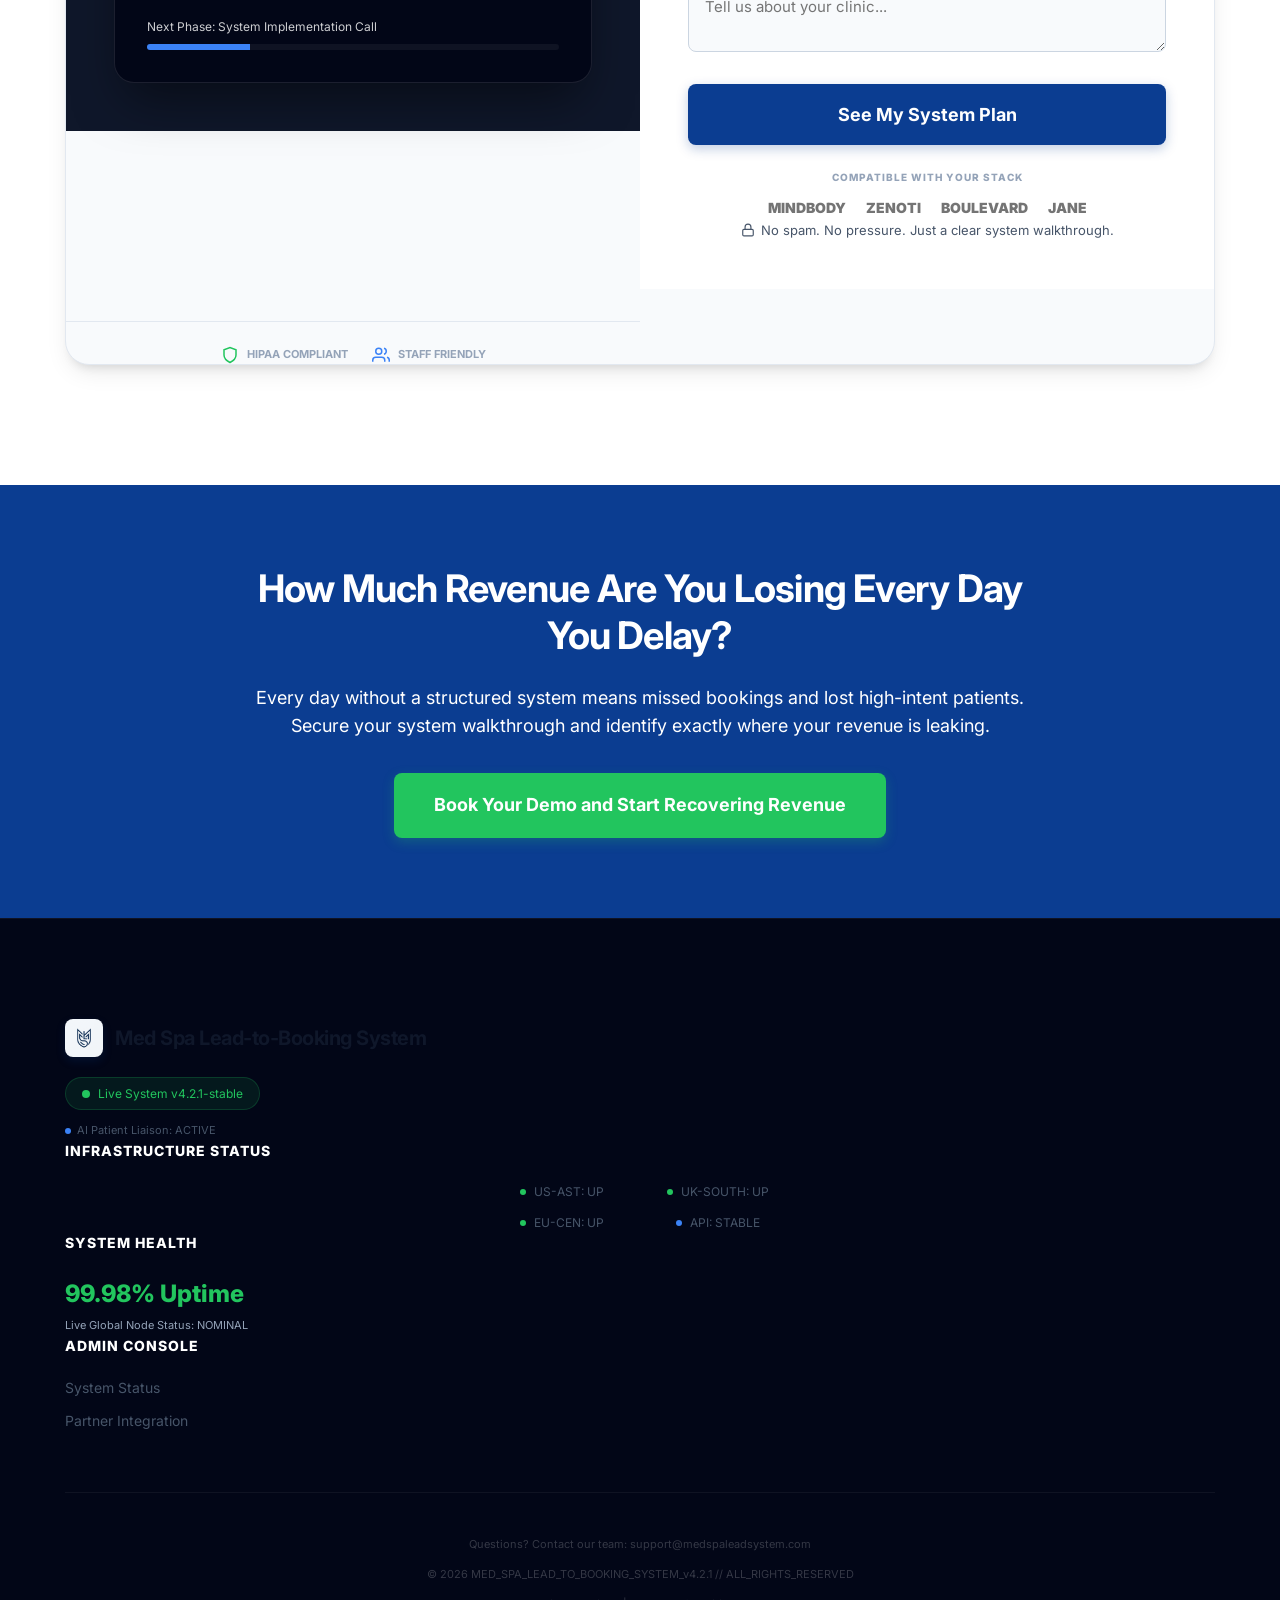
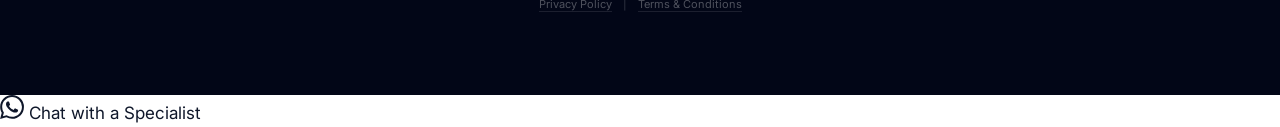
==== commit de57679b: "Updated landing page content and animation" ====
--- a/index.html
+++ b/index.html
@@ -5,12 +5,31 @@
     <meta charset="UTF-8">
     <meta name="viewport" content="width=device-width, initial-scale=1.0">
     <title>Med Spa Lead-to-Booking System</title>
+    <meta name="description" content="Turn every Med Spa inquiry into a confirmed appointment within minutes. Fully automated, instant follow-up system.">
+    
+    <!-- Open Graph (OG) Tags -->
+    <meta property="og:title" content="Med Spa Lead-to-Booking System">
+    <meta property="og:description" content="Turn every Med Spa inquiry into a confirmed appointment within minutes. Fully automated, instant follow-up system.">
+    <meta property="og:image" content="assets/logo.png">
+    <meta property="og:type" content="website">
+
+    <!-- Schema Markup -->
+    <script type="application/ld+json">
+    {
+      "@context": "https://schema.org",
+      "@type": "SoftwareApplication",
+      "name": "Med Spa Lead-to-Booking System",
+      "operatingSystem": "Web",
+      "applicationCategory": "BusinessApplication",
+      "description": "Automated system that captures, qualifies, and guides Med Spa leads to booking instantly."
+    }
+    </script>
     <link rel="icon" type="image/png" href="assets/favicon.png">
     <link rel="preconnect" href="https://fonts.googleapis.com">
     <link rel="preconnect" href="https://fonts.gstatic.com" crossorigin>
     <link href="https://fonts.googleapis.com/css2?family=Inter:wght@400;500;600;700;800&display=swap" rel="stylesheet">
     <link rel="stylesheet" href="styles.css">
-    <script async type='module' src='https://interfaces.zapier.com/assets/web-components/zapier-interfaces/zapier-interfaces.esm.js'></script>
+
 </head>
 
 <body id="top">
@@ -19,9 +38,9 @@
     <header class="site-header" id="main-header">
         <div class="container header-container">
             <a href="#top" class="header-brand">
-                <img src="assets/logo.png" class="brand-logo" alt="Med Spa Lead-to-Booking System Logo">
+                <img src="assets/logo.png" class="brand-logo" alt="Med Spa Lead-to-Booking System Logo" loading="lazy">
                 <div style="display:flex; flex-direction:column; min-width:160px; flex-shrink:1;">
-                    <span class="nav-brand-text" style="display: block !important; font-weight: 800; font-size: 13px; line-height: 1.2; visibility: visible !important;">Med Spa Lead-to-Booking System</span>
+                    <span class="nav-brand-text" style="display: block !important; font-weight: 800; font-size: 13px; line-height: 1.2; visibility: visible !important; color: var(--text-dark);">Med Spa Lead-to-Booking System</span>
                     <div style="display: flex; align-items: center; gap: 4px; font-size: 9px; font-weight: 700; color: #22c55e; margin-top: 2px;">
                         <span class="pulse-dot" style="width: 6px; height: 6px; background: var(--cta-green);"></span> SYSTEM ACTIVE / 99.9% UPTIME
                     </div>
@@ -68,10 +87,9 @@
                         style="width: 6px; height: 6px; background: var(--cta-green); border-radius: 50%; display: inline-block; margin-right: 8px; box-shadow: 0 0 8px var(--cta-green);"></span>
                     AUTOMATED LEAD-TO-BOOKING SYSTEM
                 </div>
-                <h1 class="text-superdark">Turn Every Med Spa Inquiry Into a<br>Confirmed <span class="text-primary glow-text">Appointment Within Minutes</span></h1>
-                
-                <!-- Inner Spacing Standard (Heading -> Subtext: 16-20px) -->
-                <p class="subtitle text-light" style="font-size: 18px; margin-top: 18px; margin-bottom: 28px;">Every new inquiry is captured, qualified, and guided to booking instantly, so no high-intent patient is lost due to slow follow-up.</p>
+                <h1 class="hero-title fade-in visible">Turn Every Med Spa Inquiry Into a <span class="text-blue">Confirmed Appointment</span> Within Minutes</h1>
+                <p class="hero-subtitle fade-in visible" style="transition-delay: 0.1s;">Stop losing patients to competitors while your front desk is busy. Our AI system qualifies and books leads 24/7 with zero human effort.</p>
+                
                 <div class="cta-wrapper mb-5">
                     <a href="#demo-form" class="btn btn-primary btn-large shadow-lg">See How Your Lead-to-Booking System Would Work</a>
                 </div>
@@ -92,8 +110,8 @@
                         </div>
                         <div style="display:flex; align-items:center; gap:20px;">
                             <div style="text-align:right;">
-                                <div style="font-size: 9px; color: rgba(255,255,255,0.4);">UPTIME</div>
-                                <div style="font-size: 11px; color: var(--cta-green); font-weight: 800;">99.98%</div>
+                                <div style="font-size: 9px; color: rgba(255,255,255,0.4);">LIVE_VETTING</div>
+                                <div style="font-size: 11px; color: var(--cta-green); font-weight: 800;">14 ACTIVE LEADS</div>
                             </div>
                         </div>
                     </div>
@@ -152,11 +170,9 @@
     <!-- SECTION 2 - THE PROBLEM (FAILURE DASHBOARD) -->
     <section class="section bg-light-gray" id="problem" style="border-top: 1px solid var(--border-color); padding: 60px 0;">
         <div class="container fade-in text-center-mobile">
-            <div class="text-center-mobile container-narrow">
-                <div style="color: #DC2626; font-size: 11px; font-weight: 800; letter-spacing: 1px; margin-bottom: 16px; text-transform: uppercase;">THE HIDDEN COST OF SLOW FOLLOW-UP</div>
-                <h2 style="font-size: 32px; margin-bottom: 18px;">Your Leads Are Ready to Book. Your System Is Not.</h2>
-                <p style="font-size: 16px; margin-bottom: 12px; color: var(--text-dark); font-weight: 500;">Patients are reaching out with intent, but delayed responses and manual handling are costing you bookings every day.</p>
-                <p style="font-size: 16px; margin-bottom: 0; opacity: 0.8;">When a lead waits, they don’t wait for you. They book somewhere else.</p>
+            <div class="text-center mb-5 fade-in">
+                <h2 style="font-size: 38px; margin-bottom: 20px;">The Hidden Toll of Manual Follow-Up</h2>
+                <p style="font-size: 18px; color: var(--text-light); max-width: 800px; margin: 0 auto;">Front-desk fatigue and no-show anxiety are signs of a leaking system. Most clinics lose 40% of their revenue simply because they can't call back within the first 5 minutes.</p>
             </div>
             
             <!-- Failure Dashboard Mockup -->
@@ -227,16 +243,16 @@
             <!-- Operational Toll Indicators -->
             <div class="grid-res-3 mt-4" style="margin-top: 32px;">
                 <div style="border-left: 2px solid #FECACA; padding-left: 16px;">
-                    <div style="font-weight: 800; font-size: 12px; color: #991B1B; margin-bottom: 4px;">Staff Burnout</div>
-                    <p style="font-size: 13px; color: #7F1D1D; margin: 0;">18% typical churn rate due to manual task exhaustion.</p>
+                    <div style="font-weight: 800; font-size: 12px; color: #991B1B; margin-bottom: 4px;">Front-Desk Fatigue</div>
+                    <p style="font-size: 13px; color: #7F1D1D; margin: 0;">18% typical staff turnover due to manual lead-chasing exhaustion.</p>
                 </div>
                 <div style="border-left: 2px solid #FECACA; padding-left: 16px;">
-                    <div style="font-weight: 800; font-size: 12px; color: #991B1B; margin-bottom: 4px;">Delayed Follow-up</div>
-                    <p style="font-size: 13px; color: #7F1D1D; margin: 0;">85% of leads bounce if not contacted in 5 minutes.</p>
+                    <div style="font-weight: 800; font-size: 12px; color: #991B1B; margin-bottom: 4px;">No-Show Anxiety</div>
+                    <p style="font-size: 13px; color: #7F1D1D; margin: 0;">85% of leads bounce if not engaged within the first 5 minutes of intent.</p>
                 </div>
                 <div style="border-left: 2px solid #FECACA; padding-left: 16px;">
-                    <div style="font-weight: 800; font-size: 12px; color: #991B1B; margin-bottom: 4px;">Brand Decay</div>
-                    <p style="font-size: 13px; color: #7F1D1D; margin: 0;">Manual responses average 2+ errors per interaction.</p>
+                    <div style="font-weight: 800; font-size: 12px; color: #991B1B; margin-bottom: 4px;">Revenue Leakage</div>
+                    <p style="font-size: 13px; color: #7F1D1D; margin: 0;">Manual response delays average $8k+ in lost treatment value per month.</p>
                 </div>
             </div>
         </div>
@@ -250,25 +266,71 @@
                 <p style="font-weight: 600;">Speed is no longer an advantage. It is the baseline.</p>
             </div>
             
+            <!-- Visual Comparison Engine (Simulation) -->
+            <div class="engine-sim" style="max-width: 800px; margin: 0 auto 60px;">
+                <!-- Row 1: Manual -->
+                <div style="display: grid; grid-template-columns: 120px 1fr 120px; align-items: center; gap: 24px; margin-bottom: 50px;">
+                    <div style="font-size: 11px; font-weight: 800; color: #EF4444; text-transform: uppercase; letter-spacing: 1px;">Manual Work</div>
+                    <div style="height: 70px; background: rgba(255,255,255,0.03); border-radius: 12px; position: relative; overflow: hidden; border: 1px dashed rgba(239, 68, 68, 0.3);">
+                        <!-- Manual Leads -->
+                        <div class="manual-lead" style="position: absolute; top: 25px; left: 10px; width: 10px; height: 10px; background: #94A3B8; border-radius: 50%;"></div>
+                        <div class="manual-lead" style="position: absolute; top: 35px; left: 10px; width: 10px; height: 10px; background: #94A3B8; border-radius: 50%; animation-delay: 2s;"></div>
+                        
+                        <!-- Staff Bottleneck -->
+                        <div style="position: absolute; left: 140px; top: 12px; text-align: center;">
+                            <div style="background: rgba(239, 68, 68, 0.1); border: 1px solid rgba(239, 68, 68, 0.3); border-radius: 8px; padding: 6px 12px;">
+                                <svg width="24" height="24" viewBox="0 0 24 24" fill="none" stroke="#EF4444" stroke-width="2" class="staff-icon">
+                                    <path d="M20 21v-2a4 4 0 0 0-4-4H8a4 4 0 0 0-4 4v2"></path>
+                                    <circle cx="12" cy="7" r="4"></circle>
+                                </svg>
+                                <div style="font-size: 8px; color: #EF4444; margin-top: 4px; font-weight: 800;">BUSY STAFF</div>
+                            </div>
+                        </div>
+                    </div>
+                    <div style="font-size: 11px; font-weight: 800; color: #EF4444; opacity: 0.6; text-align: right;">LEADS LOST</div>
+                </div>
+
+                <!-- Row 2: Automated -->
+                <div style="display: grid; grid-template-columns: 120px 1fr 120px; align-items: center; gap: 24px;">
+                    <div style="font-size: 11px; font-weight: 800; color: var(--cta-green); text-transform: uppercase; letter-spacing: 1px;">Automated</div>
+                    <div style="height: 70px; background: rgba(34, 197, 94, 0.08); border-radius: 12px; position: relative; overflow: hidden; border: 1px solid rgba(34, 197, 94, 0.3);">
+                        <!-- High Speed Leads -->
+                        <div class="auto-lead" style="position: absolute; top: 30px; left: 10px; width: 12px; height: 12px; background: var(--cta-green); border-radius: 50%; box-shadow: 0 0 15px var(--cta-green);"></div>
+                        <div class="auto-lead" style="position: absolute; top: 30px; left: 10px; width: 12px; height: 12px; background: var(--cta-green); border-radius: 50%; box-shadow: 0 0 15px var(--cta-green); animation-delay: 0.7s;"></div>
+                        
+                        <!-- AI Engine -->
+                        <div style="position: absolute; left: 160px; top: 15px; text-align: center;">
+                            <svg width="40" height="40" viewBox="0 0 24 24" fill="none" stroke="var(--cta-green)" stroke-width="1.5" class="ai-processor">
+                                <rect x="2" y="2" width="20" height="20" rx="4" ry="4"></rect>
+                                <path d="M7 12h10M12 7v10"></path>
+                                <circle cx="12" cy="12" r="3"></circle>
+                            </svg>
+                        </div>
+                    </div>
+                    <div style="font-size: 11px; font-weight: 800; color: var(--cta-green); text-align: right;">BOOKING SET</div>
+                </div>
+            
             <div class="comparison-grid grid-res-2">
-                <div class="sys-ui-window" style="padding: 32px; opacity: 0.6; border-color: rgba(255,255,255,0.1);">
+                <!-- Manual Side -->
+                <div class="sys-ui-window" style="padding: 40px; opacity: 0.6; border: 1px solid rgba(255,255,255,0.1); background: rgba(220, 38, 38, 0.02); position: relative; overflow: hidden;">
                     <div class="corner-tl"></div><div class="corner-tr"></div>
-                    <div style="font-weight: 800; font-size: 14px; color: #EF4444; margin-bottom: 24px; text-transform: uppercase;">Manual Agency / In-House</div>
-                    <ul style="list-style:none; padding:0; display:flex; flex-direction:column; gap:16px; font-size: 14px; color: rgba(255,255,255,0.5);">
-                        <li>✕ Delayed response from 15 minutes to hours</li>
-                        <li>✕ Inconsistent qualification</li>
-                        <li>✕ Fragmented tracking</li>
-                        <li>✕ High lead drop-off</li>
+                    <div style="font-weight: 800; font-size: 14px; color: #EF4444; margin-bottom: 24px; text-transform: uppercase; letter-spacing: 1px;">Manual Agency / In-House</div>
+                    <ul style="list-style:none; padding:0; display:flex; flex-direction:column; gap:16px; font-size: 15px; color: rgba(255,255,255,0.6);">
+                        <li style="display:flex; align-items:center; gap:12px;"><span style="opacity:0.5;">✕</span> Delayed response from 15 mins to hours</li>
+                        <li style="display:flex; align-items:center; gap:12px;"><span style="opacity:0.5;">✕</span> Inconsistent qualification</li>
+                        <li style="display:flex; align-items:center; gap:12px;"><span style="opacity:0.5;">✕</span> Fragmented tracking</li>
+                        <li style="display:flex; align-items:center; gap:12px;"><span style="opacity:0.5;">✕</span> High lead drop-off</li>
                     </ul>
                 </div>
-                <div class="sys-ui-window" style="padding: 32px; border-color: var(--cta-green);">
+                <!-- Automated Side -->
+                <div class="sys-ui-window" style="padding: 40px; border: 2px solid var(--cta-green); background: rgba(34, 197, 94, 0.05); position: relative; overflow: hidden; box-shadow: 0 0 40px rgba(34, 197, 94, 0.1);">
                     <div class="corner-tl"></div><div class="corner-tr"></div>
-                    <div style="font-weight: 800; font-size: 14px; color: var(--cta-green); margin-bottom: 24px; text-transform: uppercase;">Med Spa Lead-to-Booking System (Autonomous)</div>
-                    <ul style="list-style:none; padding:0; display:flex; flex-direction:column; gap:16px; font-size: 14px; color: white;">
-                        <li>✓ Instant response under 5 seconds</li>
-                        <li>✓ Accurate qualification</li>
-                        <li>✓ Centralized visibility</li>
-                        <li>✓ Maximum conversion from every lead</li>
+                    <div style="font-weight: 800; font-size: 14px; color: var(--cta-green); margin-bottom: 24px; text-transform: uppercase; letter-spacing: 1px;">Med Spa Lead-to-Booking System (Autonomous)</div>
+                    <ul style="list-style:none; padding:0; display:flex; flex-direction:column; gap:16px; font-size: 15px; color: white; font-weight: 600;">
+                        <li style="display:flex; align-items:center; gap:12px;">✓ Instant response under 5 seconds</li>
+                        <li style="display:flex; align-items:center; gap:12px;">✓ Accurate qualification</li>
+                        <li style="display:flex; align-items:center; gap:12px;">✓ Centralized visibility</li>
+                        <li style="display:flex; align-items:center; gap:12px;">✓ Maximum conversion from every lead</li>
                     </ul>
                 </div>
             </div>
@@ -321,23 +383,23 @@
                         </div>
                     </div>
                     
-                    <div class="sys-line" style="background: rgba(255,255,255,0.1); left: 72px;"></div>
-                    <div class="sys-line-track" id="diagramLine" style="background: var(--cta-green); left: 72px;"></div>
-
-                    <!-- Flowing Data Packets -->
-                    <div id="dataPacket" style="position: absolute; left: 66px; width: 14px; height: 14px; background: var(--cta-green); border-radius: 50%; box-shadow: 0 0 15px var(--cta-green); z-index: 10; display: flex; align-items: center; justify-content: center; font-size: 6px; font-weight: 800; color: white;">DATA</div>
-                    
-                    <div class="sys-node" style="background: rgba(255,255,255,0.05); border: 1px solid rgba(255,255,255,0.1); width: 100%;">
-                        <div class="sys-icon" style="background: rgba(255,255,255,0.1); color: var(--cta-green);"><svg width="20" height="20" viewBox="0 0 24 24" fill="none" stroke="currentColor" stroke-width="2"><path d="M17 21v-2a4 4 0 0 0-4-4H5a4 4 0 0 0-4 4v2"></path><circle cx="9" cy="7" r="4"></circle></svg></div>
-                        <div class="font-bold text-white">Revenue Entry</div>
-                    </div>
-                    <div class="sys-node" style="margin-left: 20px; background: rgba(255,255,255,0.08); border: 1px solid rgba(255,255,255,0.15); width: calc(100% - 20px);">
-                        <div class="sys-icon" style="background: rgba(255,255,255,0.1); color: var(--secondary-blue);"><svg width="20" height="20" viewBox="0 0 24 24" fill="none" stroke="currentColor" stroke-width="2"><path d="M21 16V8a2 2 0 0 0-1-1.73l-7-4a2 2 0 0 0-2 0l-7 4A2 2 0 0 0 3 8v8a2 2 0 0 0 1 1.73l7 4a2 2 0 0 0 2 0l7-4A2 2 0 0 0 21 16z"></path><polyline points="3.27 6.96 12 12.01 20.73 6.96"></polyline><line x1="12" y1="22.08" x2="12" y2="12"></line></svg></div>
-                        <div class="font-bold text-white">Booking Engine</div>
-                    </div>
-                    <div class="sys-node" style="margin-left: 40px; background: rgba(34, 197, 94, 0.1); border: 1px solid rgba(34, 197, 94, 0.3); width: calc(100% - 40px);">
-                        <div class="sys-icon" style="background: rgba(34, 197, 94, 0.2); color: var(--cta-green);"><svg width="20" height="20" viewBox="0 0 24 24" fill="none" stroke="currentColor" stroke-width="2"><rect x="3" y="4" width="18" height="18" rx="2" ry="2"></rect><line x1="16" y1="2" x2="16" y2="6"></line><line x1="8" y1="2" x2="8" y2="6"></line><line x1="3" y1="10" x2="21" y2="10"></line></svg></div>
-                        <div class="font-bold text-green">Deployment Verified</div>
+                    <!-- Simplified Process Flow Visual -->
+                    <div class="sys-data-arch" style="display: flex; flex-direction: column; gap: 24px; position: relative;">
+                        <!-- Connector Line -->
+                        <div style="position: absolute; left: 19px; top: 20px; bottom: 20px; width: 2px; background: linear-gradient(to bottom, var(--secondary-blue), var(--cta-green)); opacity: 0.3; z-index: 0;"></div>
+                        
+                        <div class="sys-node" style="z-index: 1; background: rgba(255,255,255,0.05); border: 1px solid rgba(255,255,255,0.1); width: 100%;">
+                            <div class="sys-icon" style="background: rgba(59, 130, 246, 0.2); color: var(--secondary-blue);"><svg width="20" height="20" viewBox="0 0 24 24" fill="none" stroke="currentColor" stroke-width="2"><path d="M20 21v-2a4 4 0 0 0-4-4H8a4 4 0 0 0-4 4v2"></path><circle cx="12" cy="7" r="4"></circle></svg></div>
+                            <div class="font-bold text-white">Lead Enters</div>
+                        </div>
+                        <div class="sys-node" style="z-index: 1; margin-left: 10px; background: rgba(255,255,255,0.08); border: 1px solid rgba(255,255,255,0.15); width: calc(100% - 10px);">
+                            <div class="sys-icon" style="background: rgba(255,255,255,0.1); color: var(--secondary-blue);"><svg width="20" height="20" viewBox="0 0 24 24" fill="none" stroke="currentColor" stroke-width="2"><path d="M9.59 4.59A2 2 0 1 1 11 8H2m10.59 11.41A2 2 0 1 0 14 16H2m15.73-8.27A2.5 2.5 0 1 1 19.5 12H2"></path></svg></div>
+                            <div class="font-bold text-white">AI Qualifies</div>
+                        </div>
+                        <div class="sys-node" style="z-index: 1; margin-left: 20px; background: rgba(34, 197, 94, 0.1); border: 1px solid rgba(34, 197, 94, 0.3); width: calc(100% - 20px);">
+                            <div class="sys-icon" style="background: rgba(34, 197, 94, 0.2); color: var(--cta-green);"><svg width="20" height="20" viewBox="0 0 24 24" fill="none" stroke="currentColor" stroke-width="2"><rect x="3" y="4" width="18" height="18" rx="2" ry="2"></rect><line x1="16" y1="2" x2="16" y2="6"></line><line x1="8" y1="2" x2="8" y2="6"></line><line x1="3" y1="10" x2="21" y2="10"></line><path d="M9 16l2 2 4-4"></path></svg></div>
+                            <div class="font-bold text-green" style="color: var(--cta-green);">Booking Set</div>
+                        </div>
                     </div>
                 </div>
             </div>
@@ -443,77 +505,175 @@
     <!-- SECTION 5 - SYSTEM OUTCOMES (PERFORMANCE SUITE) -->
     <section class="section bg-light-gray" id="results" style="padding-top: 100px;">
         <div class="container fade-in text-center-mobile">
-            <div class="text-center-mobile container-narrow" style="margin-bottom: 48px;">
-                <h2 style="font-size: 38px; margin-bottom: 18px;">Measured Business Outcomes Not Just Features</h2>
-                <p style="font-size: 16px; color: var(--text-light); font-weight: 500;">When response speed and follow-up are automated, your entire pipeline performs more efficiently and predictably.</p>
+            <div class="text-center mb-5">
+                <h2 style="font-size: 38px; margin-bottom: 20px;">System Performance Benchmarks</h2>
+                <p style="font-size: 18px; color: var(--text-light); max-width: 800px; margin: 0 auto;">Based on system architecture testing and industry response metrics. These are the projected outcomes for clinics implementing the automated protocol.</p>
             </div>
             
             <div class="outcomes-grid grid-res-4" style="margin-top: 60px;">
-                
-                <!-- Card 1 -->
-                <div class="outcome-card shadow-soft" id="out-card-1" style="background: white; border-radius: 20px; padding: 32px; border: 1px solid var(--border-color); display: flex; flex-direction: column; align-items: center; text-align: center; transition: all 0.5s var(--cubic-bounce);">
-                    <div style="background: var(--sys-dark-bg); width: 100%; height: 160px; border-radius: 12px; margin-bottom: 24px; display: flex; flex-direction: column; align-items: center; justify-content: center; overflow: hidden; position: relative; border: 1px solid rgba(255,255,255,0.05);">
-                        <!-- Mini HUD SMS Visual -->
-                        <div style="width: 80px; height: 100px; background: rgba(255,255,255,0.02); border-radius: 10px; border: 1px solid rgba(255,255,255,0.1); padding: 12px; position: relative;">
-                            <div style="width: 100%; height: 2px; background: var(--secondary-blue); border-radius: 4px; margin-bottom: 8px;"></div>
-                            <div style="width: 70%; height: 2px; background: rgba(255,255,255,0.1); border-radius: 4px; margin-bottom: 8px;"></div>
-                            <div style="width: 90%; height: 2px; background: var(--secondary-blue); border-radius: 4px;"></div>
-                            <div style="position:absolute; bottom:12px; right:12px; width:12px; height:12px; background:var(--cta-green); border-radius:50%; animation: pulseNode 2s infinite;"></div>
-                        </div>
-                    </div>
-                    <div style="font-size: 16px; font-weight: 800; color: var(--text-dark); margin-bottom: 8px;">Speed-to-Lead</div>
-                    <p style="font-size: 13px; color: var(--text-light); margin-bottom: 0;">Engage patients at peak intent.</p>
-                </div>
-
-                <!-- Card 2 -->
-                <div class="outcome-card shadow-soft" id="out-card-2" style="background: white; border-radius: 20px; padding: 32px; border: 1px solid var(--border-color); display: flex; flex-direction: column; align-items: center; text-align: center; transition: all 0.5s var(--cubic-bounce);">
-                    <div style="background: var(--sys-dark-bg); width: 100%; height: 160px; border-radius: 12px; margin-bottom: 24px; display: flex; align-items: flex-end; justify-content: center; gap: 8px; padding-bottom: 24px; border: 1px solid rgba(255,255,255,0.05);">
-                        <!-- Mini HUD Chart -->
-                        <div style="width: 12px; height: 30px; background: rgba(59,130,246,0.2); border-radius: 3px;"></div>
-                        <div style="width: 12px; height: 60px; background: rgba(59,130,246,0.4); border-radius: 3px;"></div>
-                        <div style="width: 12px; height: 90px; background: var(--cta-green); border-radius: 3px; animation: growBar 3s infinite;"></div>
-                    </div>
-                    <div style="font-size: 16px; font-weight: 800; color: var(--text-dark); margin-bottom: 8px;">Recover Lost Revenue Automatically</div>
-                    <p style="font-size: 13px; color: var(--text-light); margin-bottom: 0;">Convert missed opportunities into bookings.</p>
-                </div>
-
-                <!-- Card 3 -->
-                <div class="outcome-card shadow-soft" id="out-card-3" style="background: white; border-radius: 20px; padding: 32px; border: 1px solid var(--border-color); display: flex; flex-direction: column; align-items: center; text-align: center; transition: all 0.5s var(--cubic-bounce);">
-                    <div style="background: var(--sys-dark-bg); width: 100%; height: 160px; border-radius: 12px; margin-bottom: 24px; display: flex; align-items: center; justify-content: center; border: 1px solid rgba(255,255,255,0.05);">
-                        <!-- Mini HUD Calendar -->
-                        <div style="width: 100px; height: 80px; background: rgba(255,255,255,0.02); border-radius: 8px; border: 1px solid rgba(255,255,255,0.1); padding: 12px;">
-                            <div style="display:flex; gap:4px; margin-bottom:12px;">
-                                <div style="width:8px; height:8px; background:rgba(255,255,255,0.1); border-radius:2px;"></div>
-                                <div style="width:8px; height:8px; background:var(--cta-green); border-radius:2px; box-shadow:0 0 10px var(--cta-green);"></div>
-                                <div style="width:8px; height:8px; background:rgba(255,255,255,0.1); border-radius:2px;"></div>
-                            </div>
-                            <div style="width:100%; height:30px; background:rgba(59,130,246,0.1); border-radius:4px; display:flex; align-items:center; justify-content:center; color:white; font-size:10px; font-weight:800;">APPT_SET</div>
-                        </div>
-                    </div>
-                    <div style="font-size: 16px; font-weight: 800; color: var(--text-dark); margin-bottom: 8px;">Reduced No-Shows</div>
-                    <p style="font-size: 13px; color: var(--text-light); margin-bottom: 0;">Automated reminders improve attendance.</p>
-                </div>
-
-                <!-- Card 4 -->
-                <div class="outcome-card shadow-soft" id="out-card-4" style="background: white; border-radius: 20px; padding: 32px; border: 1px solid var(--border-color); display: flex; flex-direction: column; align-items: center; text-align: center; transition: all 0.5s var(--cubic-bounce);">
-                    <div style="background: var(--sys-dark-bg); width: 100%; height: 160px; border-radius: 12px; margin-bottom: 24px; display: flex; flex-direction: column; align-items: center; justify-content: center; gap: 10px; border: 1px solid rgba(255,255,255,0.05);">
-                        <!-- Mini HUD Rows -->
-                        <div style="width: 120px; height: 14px; background: rgba(255,255,255,0.05); border-radius: 3px; display:flex; align-items:center; padding:0 8px; justify-content:space-between;">
-                            <div style="width:50%; height:2px; background:rgba(255,255,255,0.1); border-radius:2px;"></div>
-                            <div style="width:6px; height:6px; background:var(--secondary-blue); border-radius:50%;"></div>
-                        </div>
-                        <div style="width: 120px; height: 14px; background: rgba(59,130,246,0.1); border-radius: 3px; display:flex; align-items:center; padding:0 8px; justify-content:space-between; border: 1px solid rgba(59,130,246,0.2);">
-                            <div style="width:50%; height:2px; background:white; opacity:0.8; border-radius:2px;"></div>
-                            <div style="width:6px; height:6px; background:var(--cta-green); border-radius:50%;"></div>
-                        </div>
-                        <div style="width: 120px; height: 14px; background: rgba(255,255,255,0.05); border-radius: 3px; display:flex; align-items:center; padding:0 8px; justify-content:space-between;">
-                            <div style="width:50%; height:2px; background:rgba(255,255,255,0.1); border-radius:2px;"></div>
-                            <div style="width:6px; height:6px; background:rgba(255,255,255,0.2); border-radius:50%;"></div>
-                        </div>
-                    </div>
-                    <div style="font-size: 16px; font-weight: 800; color: var(--text-dark); margin-bottom: 8px;">Full Visibility</div>
-                    <p style="font-size: 13px; color: var(--text-light); margin-bottom: 0;">Track leads and conversions without manual tracking.</p>
-                </div>
+                <!-- Tile 1 -->
+                <div class="sys-ui-window" style="padding: 32px; background: var(--bg-white); border-bottom: 4px solid var(--secondary-blue);">
+                    <div style="font-size: 32px; font-weight: 800; color: var(--text-dark); margin-bottom: 8px;">85%</div>
+                    <div style="font-size: 12px; font-weight: 800; color: var(--secondary-blue); text-transform: uppercase; letter-spacing: 1px; margin-bottom: 16px;">Conversion Lift</div>
+                    <p style="font-size: 14px; color: var(--text-light); line-height: 1.5;">Average increase in booking rates within 30 days of deployment.</p>
+                </div>
+                <!-- Tile 2 -->
+                <div class="sys-ui-window" style="padding: 32px; background: var(--bg-white); border-bottom: 4px solid var(--cta-green);">
+                    <div style="font-size: 32px; font-weight: 800; color: var(--text-dark); margin-bottom: 8px;">&lt; 5s</div>
+                    <div style="font-size: 12px; font-weight: 800; color: var(--cta-green); text-transform: uppercase; letter-spacing: 1px; margin-bottom: 16px;">Response Speed</div>
+                    <p style="font-size: 14px; color: var(--text-light); line-height: 1.5;">Leads are contacted before they can browse a competitor's site.</p>
+                </div>
+                <!-- Tile 3 -->
+                <div class="sys-ui-window" style="padding: 32px; background: var(--bg-white); border-bottom: 4px solid var(--primary-blue);">
+                    <div style="font-size: 32px; font-weight: 800; color: var(--text-dark); margin-bottom: 8px;">24/7</div>
+                    <div style="font-size: 12px; font-weight: 800; color: var(--primary-blue); text-transform: uppercase; letter-spacing: 1px; margin-bottom: 16px;">Active Duty</div>
+                    <p style="font-size: 14px; color: var(--text-light); line-height: 1.5;">Never miss a lead on weekends, holidays, or after business hours.</p>
+                </div>
+                <!-- Tile 4 -->
+                <div class="sys-ui-window" style="padding: 32px; background: var(--bg-white); border-bottom: 4px solid #F59E0B;">
+                    <div style="font-size: 32px; font-weight: 800; color: var(--text-dark); margin-bottom: 8px;">Zero</div>
+                    <div style="font-size: 12px; font-weight: 800; color: #F59E0B; text-transform: uppercase; letter-spacing: 1px; margin-bottom: 16px;">Staff Friction</div>
+                    <p style="font-size: 14px; color: var(--text-light); line-height: 1.5;">Automates the "grind" of follow-up so your team can focus on patients.</p>
+                </div>
+            </div>
+
+            </div>
+        </div>
+    </section>
+
+    <!-- SECTION 5.5 - OPERATIONAL SUCCESS SCENARIOS -->
+    <section class="section bg-white" style="padding-top: 80px; padding-bottom: 60px;">
+        <div class="container">
+            <div class="text-center mb-5">
+                <h2 style="font-size: 32px; margin-bottom: 12px; color: var(--text-dark);">Operational Success Scenarios</h2>
+                <p style="color: var(--text-muted);">Visualizing the difference between manual friction and automated continuity.</p>
+            </div>
+            <div style="display: flex; flex-wrap: wrap; gap: 24px; justify-content: center;">
+                <!-- Scenario 1 -->
+                <div class="sys-ui-window shadow-soft" style="padding: 32px; flex: 1; min-width: 300px; max-width: 380px;">
+                    <div style="background: rgba(239, 68, 68, 0.1); border: 1px solid rgba(239, 68, 68, 0.3); padding: 8px 16px; border-radius: 100px; display: inline-block; font-size: 10px; font-weight: 800; color: #DC2626; margin-bottom: 16px; letter-spacing: 1px;">SCENARIO_A: MANUAL_FRICTION</div>
+                    <p style="font-size: 14px; line-height: 1.6; margin-bottom: 20px; color: var(--text-light);">"A lead submits a form at 7:30 PM. The front desk is closed. By 9 AM the next morning, that lead has already booked with a competitor who used an instant automated system."</p>
+                    <div style="display: flex; align-items: center; gap: 12px; border-top: 1px solid var(--border-light); padding-top: 16px;">
+                        <div style="font-weight: 700; font-size: 13px; color: var(--text-dark);">Manual Risk:</div>
+                        <div style="font-size: 13px; color: #DC2626; font-weight: 700;">Revenue Leakage Detected</div>
+                    </div>
+                </div>
+
+                <!-- Scenario 2 -->
+                <div class="sys-ui-window shadow-soft" style="padding: 32px; flex: 1; min-width: 300px; max-width: 380px;">
+                    <div style="background: rgba(59, 130, 246, 0.1); border: 1px solid var(--secondary-blue); padding: 8px 16px; border-radius: 100px; display: inline-block; font-size: 10px; font-weight: 800; color: var(--secondary-blue); margin-bottom: 16px; letter-spacing: 1px;">SCENARIO_B: STAFF_BURNOUT</div>
+                    <p style="font-size: 14px; line-height: 1.6; margin-bottom: 20px; color: var(--text-light);">"Staff spends 4 hours daily manually chasing old leads. Important inquiries get buried in the noise, leading to high stress, employee turnover, and lost high-value patients."</p>
+                    <div style="display: flex; align-items: center; gap: 12px; border-top: 1px solid var(--border-light); padding-top: 16px;">
+                        <div style="font-weight: 700; font-size: 13px; color: var(--text-dark);">Manual Risk:</div>
+                        <div style="font-size: 13px; color: var(--secondary-blue); font-weight: 700;">Operational Inefficiency</div>
+                    </div>
+                </div>
+
+                <!-- Scenario 3 -->
+                <div class="sys-ui-window shadow-soft" style="padding: 32px; flex: 1; min-width: 300px; max-width: 380px; background: #020617; border: 2px solid var(--cta-green); color: white;">
+                    <div style="background: rgba(34, 197, 94, 0.2); border: 1px solid var(--cta-green); padding: 8px 16px; border-radius: 100px; display: inline-block; font-size: 10px; font-weight: 800; color: var(--cta-green); margin-bottom: 16px; letter-spacing: 1px;">SCENARIO_C: SYSTEM_PRECISION</div>
+                    <p style="font-size: 14px; line-height: 1.6; margin-bottom: 20px; color: #E2E8F0;">"A lead submits at 7:30 PM. The system instantly qualifies them via WhatsApp. Appointment confirmed and synced to the clinic calendar by 7:32 PM. Revenue secured."</p>
+                    <div style="display: flex; align-items: center; gap: 12px; border-top: 1px solid rgba(255,255,255,0.1); padding-top: 16px;">
+                        <div style="font-weight: 700; font-size: 13px; color: white;">System Outcome:</div>
+                        <div style="font-size: 13px; color: var(--cta-green); font-weight: 700;">100% Autonomous Booking</div>
+                    </div>
+                </div>
+            </div>
+        </div>
+    </section>
+
+    <!-- SECTION 5.6 - TESTIMONIALS (BETA PROGRAM) -->
+    <section class="section bg-light-gray" id="testimonials" style="padding-top: 80px; padding-bottom: 100px; border-top: 1px solid var(--border-color);">
+        <div class="container">
+            <div class="text-center mb-5">
+                <h2 style="font-size: 32px; margin-bottom: 12px; color: var(--text-dark);">Client Success Protocols</h2>
+                <div style="display: inline-block; background: var(--secondary-blue); color: white; padding: 4px 12px; border-radius: 4px; font-size: 10px; font-weight: 800; letter-spacing: 1px;">[ BETA_PHASE_ACTIVE ]</div>
+            </div>
+
+            <div style="display: grid; grid-template-columns: repeat(auto-fit, minmax(300px, 1fr)); gap: 32px;">
+                <!-- Invitation Card -->
+                <div class="sys-ui-window shadow-lg" style="padding: 40px; background: linear-gradient(135deg, #0F172A, #1E293B); border: 2px dashed var(--secondary-blue); text-align: center; grid-column: span 1;">
+                    <div style="font-size: 11px; font-weight: 800; color: var(--secondary-blue); margin-bottom: 16px; letter-spacing: 2px;">[ BECOME_CASE_STUDY_01 ]</div>
+                    <h3 style="color: white; font-size: 22px; margin-bottom: 16px;">Shape the Future of Med Spa Automation</h3>
+                    <p style="font-size: 14px; color: #94A3B8; margin-bottom: 24px; line-height: 1.6;">We are selecting 3 high-volume clinics to join our **Founding Partner Program**. Get priority support and zero-cost setup in exchange for a performance review.</p>
+                    <a href="#contact" class="btn btn-primary" style="background: var(--secondary-blue); border: none; color: white; padding: 12px 32px; border-radius: 4px; font-weight: 700; text-decoration: none; display: inline-block;">Apply for Founding Partner Status</a>
+                </div>
+
+                <!-- Blurred Placeholder 1 -->
+                <div class="sys-ui-window" style="padding: 32px; opacity: 0.4; filter: blur(2px); background: white; pointer-events: none;">
+                    <div style="width: 100px; height: 10px; background: #E2E8F0; margin-bottom: 20px;"></div>
+                    <div style="width: 100%; height: 15px; background: #F1F5F9; margin-bottom: 10px;"></div>
+                    <div style="width: 90%; height: 15px; background: #F1F5F9; margin-bottom: 30px;"></div>
+                    <div style="display: flex; align-items: center; gap: 12px;">
+                        <div style="width: 40px; height: 40px; background: #F1F5F9; border-radius: 50%;"></div>
+                        <div style="width: 80px; height: 10px; background: #F1F5F9;"></div>
+                    </div>
+                    <div style="position: absolute; top: 50%; left: 50%; transform: translate(-50%, -50%); font-weight: 800; color: var(--text-dark); font-size: 12px; letter-spacing: 1px; white-space: nowrap;">[ DATA_PROCESSING_24% ]</div>
+                </div>
+
+                <!-- Blurred Placeholder 2 -->
+                <div class="sys-ui-window" style="padding: 32px; opacity: 0.4; filter: blur(2px); background: white; pointer-events: none;">
+                    <div style="width: 100px; height: 10px; background: #E2E8F0; margin-bottom: 20px;"></div>
+                    <div style="width: 100%; height: 15px; background: #F1F5F9; margin-bottom: 10px;"></div>
+                    <div style="width: 85%; height: 15px; background: #F1F5F9; margin-bottom: 30px;"></div>
+                    <div style="display: flex; align-items: center; gap: 12px;">
+                        <div style="width: 40px; height: 40px; background: #F1F5F9; border-radius: 50%;"></div>
+                        <div style="width: 80px; height: 10px; background: #F1F5F9;"></div>
+                    </div>
+                    <div style="position: absolute; top: 50%; left: 50%; transform: translate(-50%, -50%); font-weight: 800; color: var(--text-dark); font-size: 12px; letter-spacing: 1px; white-space: nowrap;">[ AWAITING_DEPLOYMENT ]</div>
+                </div>
+            </div>
+        </div>
+    </section>
+
+    <!-- SECTION 6.5 - SYSTEM FAQ (OBJECTION HANDLING) -->
+    <section class="section bg-light-gray" style="padding-top: 100px; padding-bottom: 100px; border-top: 1px solid var(--border-color);">
+        <div class="container container-narrow fade-in">
+            <div class="text-center mb-5">
+                <h2 style="font-size: 36px; margin-bottom: 18px;">Common System Inquiries</h2>
+                <p style="font-size: 16px; color: var(--text-light);">Addressing the technical and operational requirements for your deployment.</p>
+            </div>
+            
+            <div class="faq-container" style="display: flex; flex-direction: column; gap: 16px; margin-top: 48px;">
+                <!-- FAQ 1 -->
+                <div class="faq-item" style="border-radius: 12px; overflow: hidden;">
+                    <button class="faq-trigger" style="width: 100%; padding: 24px; display: flex; justify-content: space-between; align-items: center; background: none; border: none; cursor: pointer; text-align: left;">
+                        <span style="font-weight: 700; font-size: 16px;">Will this replace my front desk staff?</span>
+                        <svg class="faq-icon" width="20" height="20" viewBox="0 0 24 24" fill="none" stroke="currentColor" stroke-width="2" style="transition: transform 0.3s ease;"><path d="M19 9l-7 7-7-7"></path></svg>
+                    </button>
+                    <div class="faq-content" style="max-height: 0; overflow: hidden; transition: all 0.3s ease;">
+                        <div style="padding: 0 24px 24px 24px; font-size: 15px; line-height: 1.6;">
+                            No. It empowers them. By automating the repetitive "chasing" of cold leads, your staff can focus on providing elite care to the patients who are already in your clinic.
+                        </div>
+                    </div>
+                </div>
+                <!-- FAQ 2 -->
+                <div class="faq-item" style="border-radius: 12px; overflow: hidden;">
+                    <button class="faq-trigger" style="width: 100%; padding: 24px; display: flex; justify-content: space-between; align-items: center; background: none; border: none; cursor: pointer; text-align: left;">
+                        <span style="font-weight: 700; font-size: 16px;">How long does deployment take?</span>
+                        <svg class="faq-icon" width="20" height="20" viewBox="0 0 24 24" fill="none" stroke="currentColor" stroke-width="2" style="transition: transform 0.3s ease;"><path d="M19 9l-7 7-7-7"></path></svg>
+                    </button>
+                    <div class="faq-content" style="max-height: 0; overflow: hidden; transition: all 0.3s ease;">
+                        <div style="padding: 0 24px 24px 24px; font-size: 15px; line-height: 1.6;">
+                            Typically 3-5 business days. We map your current patient journey, integrate your calendar, and activate the AI protocols with zero downtime for your clinic.
+                        </div>
+                    </div>
+                </div>
+                <!-- FAQ 3 -->
+                <div class="faq-item" style="border-radius: 12px; overflow: hidden;">
+                    <button class="faq-trigger" style="width: 100%; padding: 24px; display: flex; justify-content: space-between; align-items: center; background: none; border: none; cursor: pointer; text-align: left;">
+                        <span style="font-weight: 700; font-size: 16px;">Does this work with my specific CRM?</span>
+                        <svg class="faq-icon" width="20" height="20" viewBox="0 0 24 24" fill="none" stroke="currentColor" stroke-width="2" style="transition: transform 0.3s ease;"><path d="M19 9l-7 7-7-7"></path></svg>
+                    </button>
+                    <div class="faq-content" style="max-height: 0; overflow: hidden; transition: all 0.3s ease;">
+                        <div style="padding: 0 24px 24px 24px; font-size: 15px; line-height: 1.6;">
+                            Yes. We integrate with all major Med Spa platforms including Mindbody, Zenoti, Boulevard, and Jane App. If it has a calendar, we can sync with it.
+                        </div>
+                    </div>
+                </div>
+            </div>
+        </div>
+    </section>
 
             </div>
         </div>
@@ -635,29 +795,63 @@
                 <div class="form-right" style="padding:48px;">
                     <form id="bookingForm" class="structured-form">
                         <div class="form-group">
-                            <label class="form-label" for="fullName">Full Name</label>
-                            <input type="text" id="fullName" name="fullName" required placeholder="Jane Doe">
+                            <label class="form-label" for="full_name">Full Name <span style="font-weight:400; font-size:12px; color:var(--text-muted);">(Required)</span></label>
+                            <input type="text" id="full_name" name="full_name" required placeholder="Jane Doe">
                         </div>
                         <div class="form-group">
-                            <label class="form-label" for="email">Email</label>
+                            <label class="form-label" for="email">Email <span style="font-weight:400; font-size:12px; color:var(--text-muted);">(Required)</span></label>
                             <input type="email" id="email" name="email" required placeholder="jane@example.com">
+                        </div>
+                        <div class="form-group">
+                            <label class="form-label" for="budget">Budget <span style="font-weight:400; font-size:12px; color:var(--text-muted);">(Required)</span></label>
+                            <select id="budget" name="budget" required style="cursor: pointer;">
+                                <option value="" disabled selected>Select an option</option>
+                                <option value="Under $500">Under $500</option>
+                                <option value="$500 – $1500">$500 – $1500</option>
+                                <option value="$1500 – $3000">$1500 – $3000</option>
+                                <option value="$3000+">$3000+</option>
+                            </select>
                         </div>
                         <div class="form-group">
                             <label class="form-label" for="phone">Phone Number <span style="font-weight:400; font-size:12px; color:var(--text-muted);">(Optional – helps us respond faster via call or WhatsApp)</span></label>
                             <input type="tel" id="phone" name="phone" placeholder="(555) 123-4567">
                         </div>
                         <div class="form-group" style="margin-bottom: 24px;">
-                            <label class="form-label" for="msg">Message <span style="font-weight:400; font-size:12px; color:var(--text-muted);">(Optional - tell us your focus)</span></label>
-                            <textarea id="msg" name="msg" rows="2" placeholder="Tell us about your clinic..."></textarea>
+                            <label class="form-label" for="message">Message / "What are you looking for?" <span style="font-weight:400; font-size:12px; color:var(--text-muted);">(Optional)</span></label>
+                            <textarea id="message" name="message" rows="2" placeholder="Tell us about your clinic..."></textarea>
                         </div>
                         <button type="submit" class="btn btn-primary btn-massive shadow-lg mt-2" style="width:100%; font-size:18px;">See My System Plan</button>
                         
+                        <!-- Integration Trust Bar -->
+                        <div style="margin-top: 24px; text-align: center;">
+                            <div style="font-size: 10px; font-weight: 800; color: var(--text-muted); text-transform: uppercase; letter-spacing: 1px; margin-bottom: 12px;">Compatible With Your Stack</div>
+                            <div style="display: flex; justify-content: center; gap: 20px; opacity: 0.6; filter: grayscale(1);">
+                                <div style="font-weight: 900; color: #111827; font-size: 14px;">MINDBODY</div>
+                                <div style="font-weight: 900; color: #111827; font-size: 14px;">ZENOTI</div>
+                                <div style="font-weight: 900; color: #111827; font-size: 14px;">BOULEVARD</div>
+                                <div style="font-weight: 900; color: #111827; font-size: 14px;">JANE</div>
+                            </div>
+                        </div>
+
                         <div class="text-center mt-3" style="font-size: 13px; color: var(--text-light); display:flex; align-items:center; justify-content:center; gap:6px;">
                             <svg width="14" height="14" viewBox="0 0 24 24" fill="none" stroke="currentColor" stroke-width="2"><rect x="3" y="11" width="18" height="11" rx="2" ry="2"></rect><path d="M7 11V7a5 5 0 0 1 10 0v4"></path></svg> No spam. No pressure. Just a clear system walkthrough.
                         </div>
                         <div id="formMessage" class="form-message" style="display:none;"></div>
                     </form>
                 </div>
+                
+                <!-- Trust Badge Row -->
+                <div style="margin-top: 32px; padding-top: 24px; border-top: 1px solid var(--border-color); display: flex; align-items: center; justify-content: center; gap: 24px;">
+                    <div style="display: flex; align-items: center; gap: 8px;">
+                        <svg width="18" height="18" viewBox="0 0 24 24" fill="none" stroke="#22c55e" stroke-width="2"><path d="M12 22s8-4 8-10V5l-8-3-8 3v7c0 6 8 10 8 10z"></path></svg>
+                        <span style="font-size: 11px; font-weight: 700; color: var(--text-muted); text-transform: uppercase;">HIPAA Compliant</span>
+                    </div>
+                    <div style="display: flex; align-items: center; gap: 8px;">
+                        <svg width="18" height="18" viewBox="0 0 24 24" fill="none" stroke="#3b82f6" stroke-width="2"><path d="M17 21v-2a4 4 0 0 0-4-4H5a4 4 0 0 0-4 4v2"></path><circle cx="9" cy="7" r="4"></circle><path d="M23 21v-2a4 4 0 0 0-3-3.87"></path><path d="M16 3.13a4 4 0 0 1 0 7.75"></path></svg>
+                        <span style="font-size: 11px; font-weight: 700; color: var(--text-muted); text-transform: uppercase;">Staff Friendly</span>
+                    </div>
+                </div>
+            </div>
                 
             </div>
         </div>
@@ -680,13 +874,13 @@
                 <!-- Brand Status -->
                 <div>
                     <div style="display:flex; align-items:center; gap:12px; margin-bottom: 20px;">
-                        <img src="assets/logo.png" class="brand-logo" alt="Med Spa Lead-to-Booking System Logo">
-                        <span class="brand-name">Med Spa Lead-to-Booking System</span>
+                        <img src="assets/logo.png" class="brand-logo" alt="Med Spa Lead-to-Booking System Logo" loading="lazy">
+                        <span class="brand-name" style="color: var(--text-dark);">Med Spa Lead-to-Booking System</span>
                     </div>
                     <div style="background: rgba(34, 197, 94, 0.1); border: 1px solid rgba(34, 197, 94, 0.2); border-radius: 100px; padding: 6px 16px; display: inline-flex; align-items:center; gap:8px; font-size: 12px; color: var(--cta-green);">
                         <span class="pulse-dot" style="background: var(--cta-green); width: 8px; height: 8px;"></span> Live System v4.2.1-stable
                     </div>
-                    <div style="margin-top: 12px; font-size: 11px; color: rgba(255,255,255,0.4); display: flex; align-items: center; gap: 6px;">
+                    <div style="margin-top: 12px; font-size: 11px; color: var(--text-light); display: flex; align-items: center; gap: 6px;">
                         <span style="width: 6px; height: 6px; background: var(--secondary-blue); border-radius: 50%; animation: pulseNode 3s infinite;"></span> AI Patient Liaison: ACTIVE
                     </div>
                 </div>
@@ -695,10 +889,10 @@
                 <div>
                     <div style="font-size: 14px; font-weight: 800; color: white; margin-bottom: 20px; text-transform: uppercase; letter-spacing: 1px;">Infrastructure Status</div>
                     <div class="grid-res-2" style="gap: 12px; max-width: 300px; margin: 0 auto;">
-                        <div style="font-size: 12px; color: rgba(255,255,255,0.6); display:flex; align-items:center; gap:8px; justify-content: center;"><span style="width:6px; height:6px; border-radius:50%; background:var(--cta-green);"></span> US-AST: UP</div>
-                        <div style="font-size: 12px; color: rgba(255,255,255,0.6); display:flex; align-items:center; gap:8px; justify-content: center;"><span style="width:6px; height:6px; border-radius:50%; background:var(--cta-green);"></span> UK-SOUTH: UP</div>
-                        <div style="font-size: 12px; color: rgba(255,255,255,0.6); display:flex; align-items:center; gap:8px; justify-content: center;"><span style="width:6px; height:6px; border-radius:50%; background:var(--cta-green);"></span> EU-CEN: UP</div>
-                        <div style="font-size: 12px; color: rgba(255,255,255,0.6); display:flex; align-items:center; gap:8px; justify-content: center;"><span style="width:6px; height:6px; border-radius:50%; background:var(--secondary-blue);"></span> API: STABLE</div>
+                        <div style="font-size: 12px; color: var(--text-light); display:flex; align-items:center; gap:8px; justify-content: center;"><span style="width:6px; height:6px; border-radius:50%; background:var(--cta-green);"></span> US-AST: UP</div>
+                        <div style="font-size: 12px; color: var(--text-light); display:flex; align-items:center; gap:8px; justify-content: center;"><span style="width:6px; height:6px; border-radius:50%; background:var(--cta-green);"></span> UK-SOUTH: UP</div>
+                        <div style="font-size: 12px; color: var(--text-light); display:flex; align-items:center; gap:8px; justify-content: center;"><span style="width:6px; height:6px; border-radius:50%; background:var(--cta-green);"></span> EU-CEN: UP</div>
+                        <div style="font-size: 12px; color: var(--text-light); display:flex; align-items:center; gap:8px; justify-content: center;"><span style="width:6px; height:6px; border-radius:50%; background:var(--secondary-blue);"></span> API: STABLE</div>
                     </div>
                 </div>
 
@@ -706,14 +900,14 @@
                 <div>
                     <div style="font-size: 14px; font-weight: 800; color: white; margin-bottom: 20px; text-transform: uppercase; letter-spacing: 1px;">System Health</div>
                     <div style="font-size: 24px; font-weight: 800; color: var(--cta-green);" id="statusIndicator">99.98% Uptime</div>
-                    <div style="font-size: 11px; color: rgba(255,255,255,0.4); margin-top: 4px;">Live Global Node Status: NOMINAL</div>
+                    <div style="font-size: 11px; color: var(--text-muted); margin-top: 4px;">Live Global Node Status: NOMINAL</div>
                 </div>
 
                 <!-- Quick Access -->
                 <div>
                     <div style="font-size: 14px; font-weight: 800; color: white; margin-bottom: 20px; text-transform: uppercase; letter-spacing: 1px;">Admin Console</div>
-                    <a href="#demo-form" style="display:block; color:rgba(255,255,255,0.5); font-size:14px; margin-bottom:10px; text-decoration:none;">System Status</a>
-                    <a href="#demo-form" style="display:block; color:rgba(255,255,255,0.5); font-size:14px; text-decoration:none;">Partner Integration</a>
+                    <a href="#demo-form" style="display:block; color: var(--text-light); font-size:14px; margin-bottom:10px; text-decoration:none;">System Status</a>
+                    <a href="#demo-form" style="display:block; color: var(--text-light); font-size:14px; text-decoration:none;">Partner Integration</a>
                 </div>
             </div>
 
@@ -750,20 +944,30 @@
                 
                 <form id="modalForm" class="structured-form">
                     <div class="form-group">
-                        <label class="form-label" for="modalName">Full Name</label>
-                        <input type="text" id="modalName" name="fullName" required placeholder="Jane Doe">
+                        <label class="form-label" for="modalName">Full Name <span style="font-weight:400; font-size:12px; color:var(--text-muted);">(Required)</span></label>
+                        <input type="text" id="modalName" name="full_name" required placeholder="Jane Doe">
                     </div>
                     <div class="form-group">
-                        <label class="form-label" for="modalEmail">Email</label>
+                        <label class="form-label" for="modalEmail">Email <span style="font-weight:400; font-size:12px; color:var(--text-muted);">(Required)</span></label>
                         <input type="email" id="modalEmail" name="email" required placeholder="jane@example.com">
                     </div>
                     <div class="form-group">
-                        <label class="form-label" for="modalPhone">Phone Number</label>
+                        <label class="form-label" for="modalBudget">Budget <span style="font-weight:400; font-size:12px; color:var(--text-muted);">(Required)</span></label>
+                        <select id="modalBudget" name="budget" required style="cursor: pointer;">
+                            <option value="" disabled selected>Select an option</option>
+                            <option value="Under $500">Under $500</option>
+                            <option value="$500 – $1500">$500 – $1500</option>
+                            <option value="$1500 – $3000">$1500 – $3000</option>
+                            <option value="$3000+">$3000+</option>
+                        </select>
+                    </div>
+                    <div class="form-group">
+                        <label class="form-label" for="modalPhone">Phone Number <span style="font-weight:400; font-size:12px; color:var(--text-muted);">(Optional)</span></label>
                         <input type="tel" id="modalPhone" name="phone" placeholder="(555) 123-4567">
                     </div>
                     <div class="form-group" style="margin-bottom: 24px;">
-                        <label class="form-label" for="modalMsg">Requirement / Notes</label>
-                        <textarea id="modalMsg" name="msg" rows="3" placeholder="Tell us about your clinic..."></textarea>
+                        <label class="form-label" for="modalMessage">Message / "What are you looking for?" <span style="font-weight:400; font-size:12px; color:var(--text-muted);">(Optional)</span></label>
+                        <textarea id="modalMessage" name="message" rows="3" placeholder="Tell us about your clinic..."></textarea>
                     </div>
                     <button type="submit" class="btn btn-primary btn-massive shadow-lg" style="width:100%; font-size:18px;">See My System Plan</button>
                 </form>
@@ -772,8 +976,16 @@
     </div>
 
     <script src="script.js"></script>
-    <!-- Zapier Chatbot Protocol -->
-    <zapier-interfaces-chatbot-embed is-popup='true' chatbot-id='cmnsja83u004e9eg05ka2matl'></zapier-interfaces-chatbot-embed>
-</body>
+    <!-- Premium WhatsApp Direct Line -->
+    <a href="https://wa.me/919756954125?text=I'm%20interested%20in%20the%20Med%20Spa%20Lead-to-Booking%20System.%20Please%20send%20me%20the%20automation%20walkthrough." 
+       class="whatsapp-system-btn" 
+       target="_blank" 
+       aria-label="Chat with a System Specialist">
+        <div class="wa-status-ping"></div>
+        <svg width="24" height="24" viewBox="0 0 24 24" fill="currentColor">
+            <path d="M17.472 14.382c-.297-.149-1.758-.867-2.03-.967-.273-.099-.471-.148-.67.15-.197.297-.767.966-.94 1.164-.173.199-.347.223-.644.075-.297-.15-1.255-.463-2.39-1.475-.883-.788-1.48-1.761-1.653-2.059-.173-.297-.018-.458.13-.606.134-.133.298-.347.446-.52.149-.174.198-.298.298-.497.099-.198.05-.371-.025-.52-.075-.149-.669-1.612-.916-2.207-.242-.579-.487-.5-.669-.51-.173-.008-.371-.01-.57-.01-.198 0-.52.074-.792.372-.272.297-1.04 1.016-1.04 2.479 0 1.462 1.067 2.877 1.215 3.076.149.198 2.096 3.2 5.077 4.487.709.306 1.262.489 1.694.625.712.227 1.36.195 1.871.118.571-.085 1.758-.719 2.006-1.413.248-.694.248-1.289.173-1.413-.074-.124-.272-.198-.57-.347m-5.421 7.403h-.004a9.87 9.87 0 01-5.031-1.378l-.361-.214-3.741.982.998-3.648-.235-.374a9.86 9.86 0 01-1.51-5.26c.001-5.45 4.436-9.884 9.888-9.884 2.64 0 5.122 1.03 6.988 2.898a9.825 9.825 0 012.893 6.994c-.003 5.45-4.437 9.884-9.885 9.884m8.413-18.297A11.815 11.815 0 0012.05 0C5.495 0 .16 5.335.157 11.892c0 2.096.547 4.142 1.588 5.945L.057 24l6.305-1.654a11.882 11.882 0 005.683 1.448h.005c6.554 0 11.89-5.335 11.893-11.893a11.821 11.821 0 00-3.48-8.413Z"/>
+        </svg>
+        <span>Chat with a Specialist</span>
+    </a></body>
 
 </html>
--- a/styles.css
+++ b/styles.css
@@ -23,6 +23,27 @@
     --cubic-smooth: cubic-bezier(0.25, 0.1, 0.25, 1);
 }
 
+/* 0. DARK THEME DEFINITION (Midnight Slate) */
+body.dark-theme {
+    --bg-white: #020617;
+    --bg-light-gray: #0B1120;
+    --bg-soft-blue: #0F172A;
+    --bg-dark: #010413;
+    --bg-superdark: #00020a;
+    --text-dark: #F8FAFC;
+    --text-light: #94A3B8;
+    --text-muted: #64748B;
+    --border-color: rgba(255, 255, 255, 0.1);
+    --border-light: rgba(255, 255, 255, 0.05);
+    --sys-dark-bg: #010413;
+    --primary-blue: #3B82F6;
+    --primary-dark: #1D4ED8;
+}
+
+body {
+    transition: background-color 0.4s ease, color 0.4s ease, border-color 0.4s ease;
+}
+
 * { margin: 0; padding: 0; box-sizing: border-box; font-family: 'Inter', -apple-system, sans-serif; }
 html { scroll-behavior: smooth; }
 body { color: var(--text-dark); line-height: 1.6; font-size: 17px; background-color: var(--bg-white); -webkit-font-smoothing: antialiased; overflow-x: hidden; }
@@ -142,15 +163,18 @@
 /* Header */
 .site-header { padding: 16px 24px; position: fixed; top: 0; left: 0; right: 0; z-index: 1000; transition: all 0.3s ease; background: transparent; }
 .site-header.scrolled { background: rgba(255, 255, 255, 0.95); backdrop-filter: blur(8px); border-bottom: 1px solid var(--border-light); box-shadow: 0 2px 10px rgba(0,0,0,0.05); }
+body.dark-theme .site-header.scrolled { background: rgba(2, 6, 23, 0.9); border-bottom: 1px solid rgba(255,255,255,0.05); }
 .header-container { display: flex; justify-content: space-between; align-items: center; max-width: 1150px; margin: 0 auto; }
 .header-brand { display: flex; align-items: center; gap: 12px; }
 .brand-logo { width: 38px; height: 38px; border-radius: 8px; box-shadow: 0 4px 10px rgba(11, 61, 145, 0.2); }
 .brand-name { font-weight: 700; font-size: 20px; color: var(--primary-dark); letter-spacing: -0.5px; }
+.nav-brand-text { color: var(--primary-blue); transition: color 0.4s ease; }
 .header-nav { display: none; gap: 32px; }
 .nav-link { font-size: 15px; font-weight: 600; color: #475569; transition: all 0.2s; position: relative; padding-bottom: 4px; }
 .nav-link:hover, .nav-link.active { color: var(--primary-blue); }
 .nav-link::after { content: ''; position: absolute; left: 0; bottom: 0; width: 0; height: 2px; background: var(--primary-blue); transition: width 0.3s; }
 .nav-link:hover::after, .nav-link.active::after { width: 100%; }
+.btn-nav-mobile { display: none !important; } /* Hidden on desktop */
 @media (min-width: 900px) { .header-nav { display: flex; } }
 
 /* Mobile Menu Toggle Styles */
@@ -206,6 +230,17 @@
     }
     
     .header-nav .nav-link:hover, .header-nav .nav-link.active { color: var(--primary-dark) !important; opacity: 1; }
+    
+    .btn-nav-mobile { 
+        display: block !important; 
+        margin-top: 20px; 
+        width: 100%; 
+        max-width: 280px;
+        padding: 16px 24px !important;
+        font-size: 16px !important;
+        border-radius: 12px !important;
+        box-shadow: 0 10px 20px rgba(11, 61, 145, 0.2) !important;
+    }
 }
 
 /* Base Layout */
@@ -402,11 +437,14 @@
     }
     .nav-brand-text { font-size: 11px !important; max-width: 150px; }
     .site-header .header-container { gap: 10px; }
-    .site-header .nav-brand-text, #main-header .nav-brand-text { color: #0b3d91 !important; visibility: visible !important; opacity: 1 !important; }
+    .site-header .nav-brand-text, #main-header .nav-brand-text { visibility: visible !important; opacity: 1 !important; }
     .site-footer .brand-name { color: #ffffff !important; max-width: none; }
-    .header-brand { gap: 8px; flex: 1; align-items: center; }
-    .header-action { display: none; } /* Hide Book Demo button in header on mobile to save space */
+    .header-brand { gap: 8px; flex: 1; align-items: center; overflow: hidden; }
+    .header-action { display: flex !important; align-items: center; margin-left: auto; }
+    .header-action .btn-desktop-demo { display: none; }
     .header-action .btn { padding: 8px 16px; font-size: 12px; }
+    .theme-toggle { margin-right: 8px !important; width: 36px; height: 36px; }
+    .mobile-nav-toggle { order: 3; margin-left: 4px; }
 
     /* Mobile Navigation Overlay */
     .mobile-nav-toggle { display: block; }
@@ -585,3 +623,151 @@
     background: rgba(255,255,255,0.05); 
     border-color: var(--secondary-blue); 
 }
+
+/* Zapier Chatbot Protocol Polish */
+zapier-interfaces-chatbot-embed {
+    z-index: 9998 !important; /* Just below main modals */
+}
+
+@media (max-width: 900px) {
+    zapier-interfaces-chatbot-embed {
+        bottom: 20px !important;
+        right: 15px !important;
+        transform: scale(0.9);
+        transform-origin: bottom right;
+    }
+}
+
+/* Theme Toggle Component */
+.theme-toggle {
+    background: rgba(11, 61, 145, 0.05);
+    border: 1px solid rgba(11, 61, 145, 0.1);
+    color: var(--primary-blue);
+    width: 40px;
+    height: 40px;
+    border-radius: 10px;
+    display: flex;
+    align-items: center;
+    justify-content: center;
+    cursor: pointer;
+    transition: all 0.3s var(--cubic-smooth);
+    margin-right: 16px;
+}
+body.dark-theme .theme-toggle {
+    background: rgba(255, 255, 255, 0.1);
+    border-color: rgba(255, 255, 255, 0.2);
+    color: #FACC15;
+}
+.theme-toggle:hover {
+    transform: translateY(-2px);
+    background: rgba(11, 61, 145, 0.1);
+}
+.theme-toggle .icon-sun { display: none; }
+.theme-toggle .icon-moon { display: block; }
+
+body.dark-theme .theme-toggle .icon-sun { display: block; }
+body.dark-theme .theme-toggle .icon-moon { display: none; }
+
+/* Dark Mode Overrides for Specific Components */
+body.dark-theme .sys-ui-window {
+    background: #00020a;
+}
+body.dark-theme .bg-soft-blue {
+    background: #0F172A;
+}
+body.dark-theme .site-footer {
+    border-top: 1px solid rgba(255,255,255,0.05);
+}
+body.dark-theme .brand-name {
+    color: white !important;
+}
+body.dark-theme .nav-brand-text {
+    color: #3C82F6 !important;
+}
+body.dark-theme .nav-link {
+    color: rgba(255,255,255,0.7);
+}
+body.dark-theme .nav-link:hover {
+    color: white;
+}
+body.dark-theme .form-right {
+    background: #0B1120;
+}
+body.dark-theme .structured-form input, 
+body.dark-theme .structured-form textarea {
+    background: rgba(2, 6, 23, 0.5);
+    border-color: rgba(255,255,255,0.1);
+    color: white;
+}
+
+/* Explicit Utility Overrides for Dark Mode */
+body.dark-theme .bg-white,
+body.dark-theme .bg-light-gray,
+body.dark-theme section.bg-white,
+body.dark-theme section.bg-light-gray {
+    background-color: #020617 !important;
+}
+
+body.dark-theme .bg-soft-blue {
+    background-color: #0F172A !important;
+}
+
+/* Modal and Element Specifics */
+body.dark-theme .dashboard-mockup,
+body.dark-theme .stat-box,
+body.dark-theme .table-row {
+    background: #0B1120;
+    border-color: rgba(255,255,255,0.05);
+}
+
+body.dark-theme .step-item.active {
+    background: #0F172A;
+    border-color: rgba(255,255,255,0.1);
+}
+
+body.dark-theme h1, body.dark-theme h2, body.dark-theme h3, body.dark-theme .strong {
+    color: #F8FAFC;
+}
+
+body.dark-theme p {
+    color: #94A3B8;
+}
+
+/* Specific Blue Overrides for "Manual Follow-Up" Section */
+body.dark-theme .bg-superdark h2,
+body.dark-theme .bg-superdark p {
+    color: #3C82F6 !important;
+}
+
+/* Logic for sections that were ALREADY dark in light mode */
+body.dark-theme .bg-superdark {
+    background-color: #0F172A !important; /* Slightly lighter slate to differentiate */
+    border-top: 1px solid rgba(255,255,255,0.1) !important;
+}
+
+/* Contrast fixes for red status indicators and lines */
+body.dark-theme [style*="color: #991B1B"],
+body.dark-theme [style*="color: #7F1D1D"] {
+    color: #FCA5A5 !important; /* Brighter red/salmon for readability */
+}
+
+body.dark-theme [style*="background: #FEE2E2"] {
+    background: rgba(239, 68, 68, 0.2) !important;
+}
+
+body.dark-theme [style*="border-left: 2px solid #FECACA"],
+body.dark-theme [style*="border: 1px solid #FECACA"],
+body.dark-theme [style*="border: 1px dashed #FECACA"] {
+    border-color: rgba(248, 113, 113, 0.4) !important;
+}
+
+/* Fix for overlapping elements on mobile */
+@media (max-width: 900px) {
+    .site-header .header-container {
+        justify-content: flex-end;
+        gap: 0;
+    }
+    .header-brand {
+        margin-right: auto;
+    }
+}
